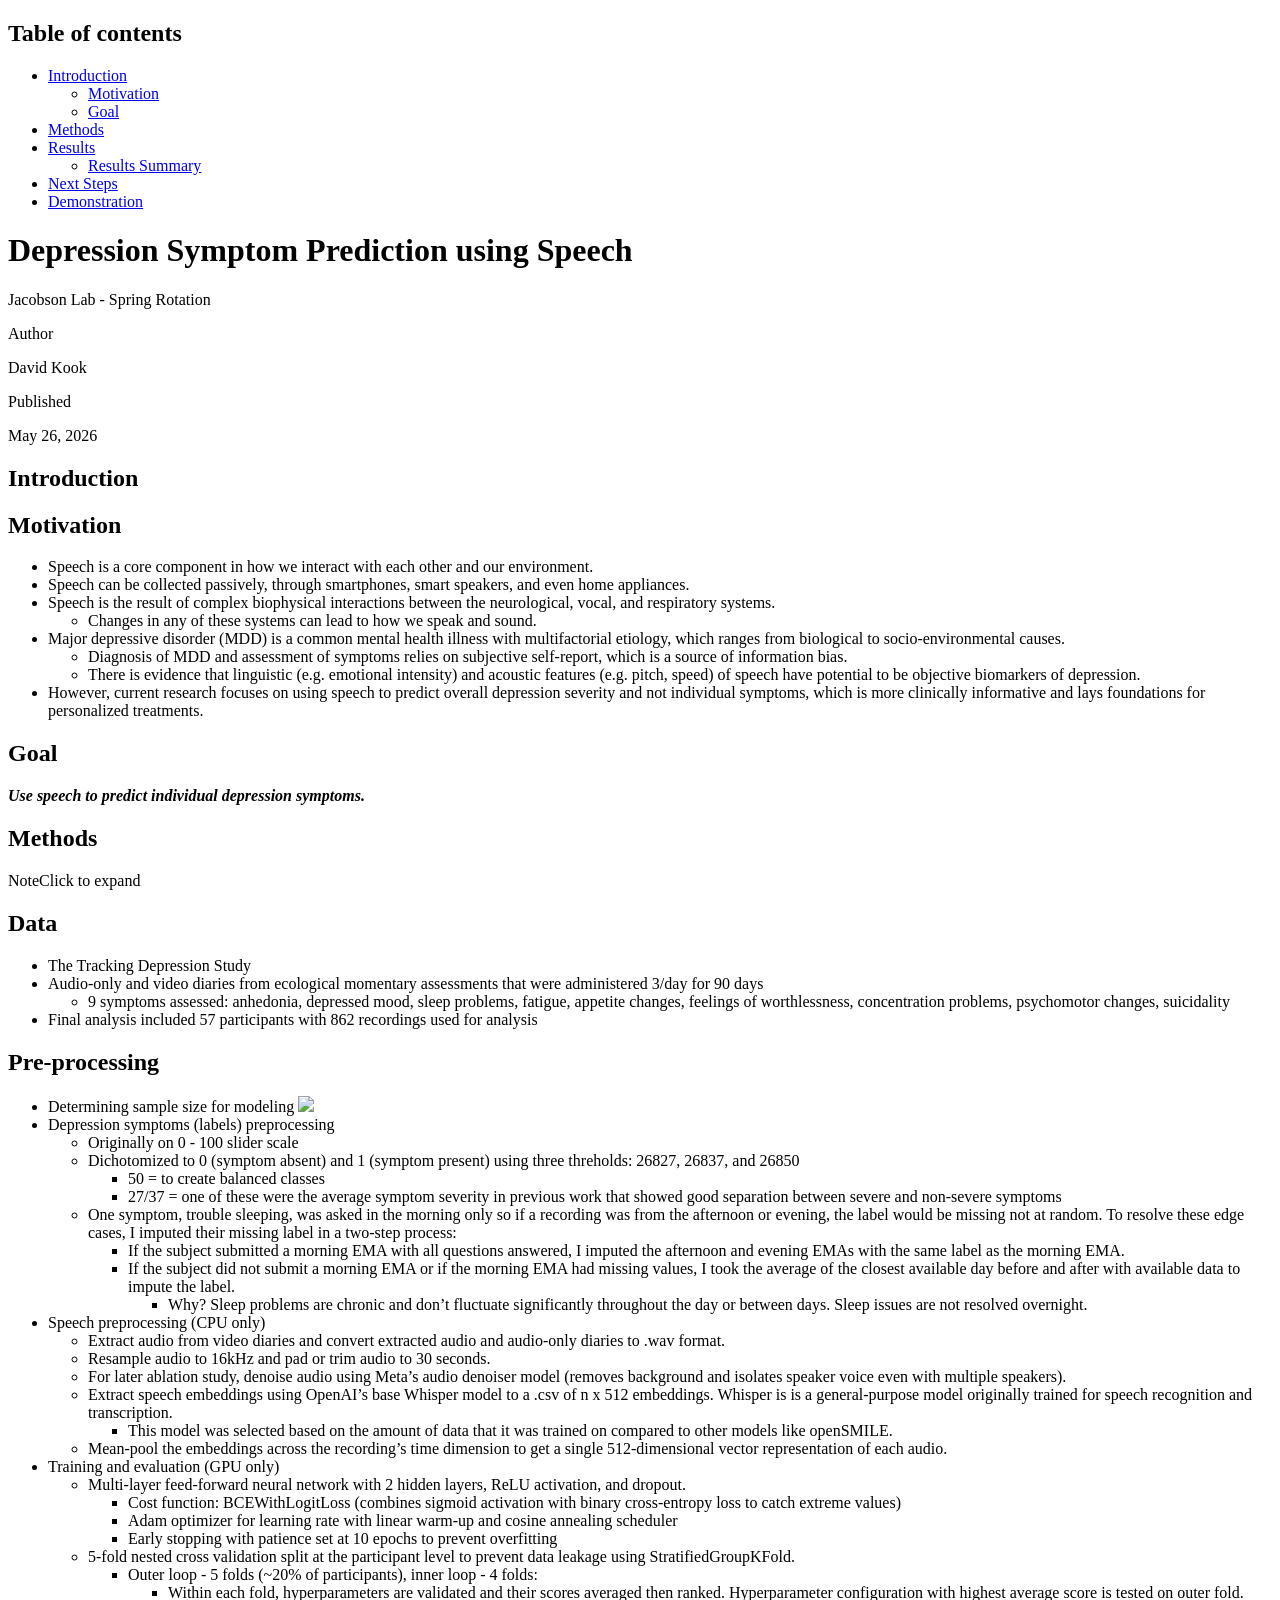
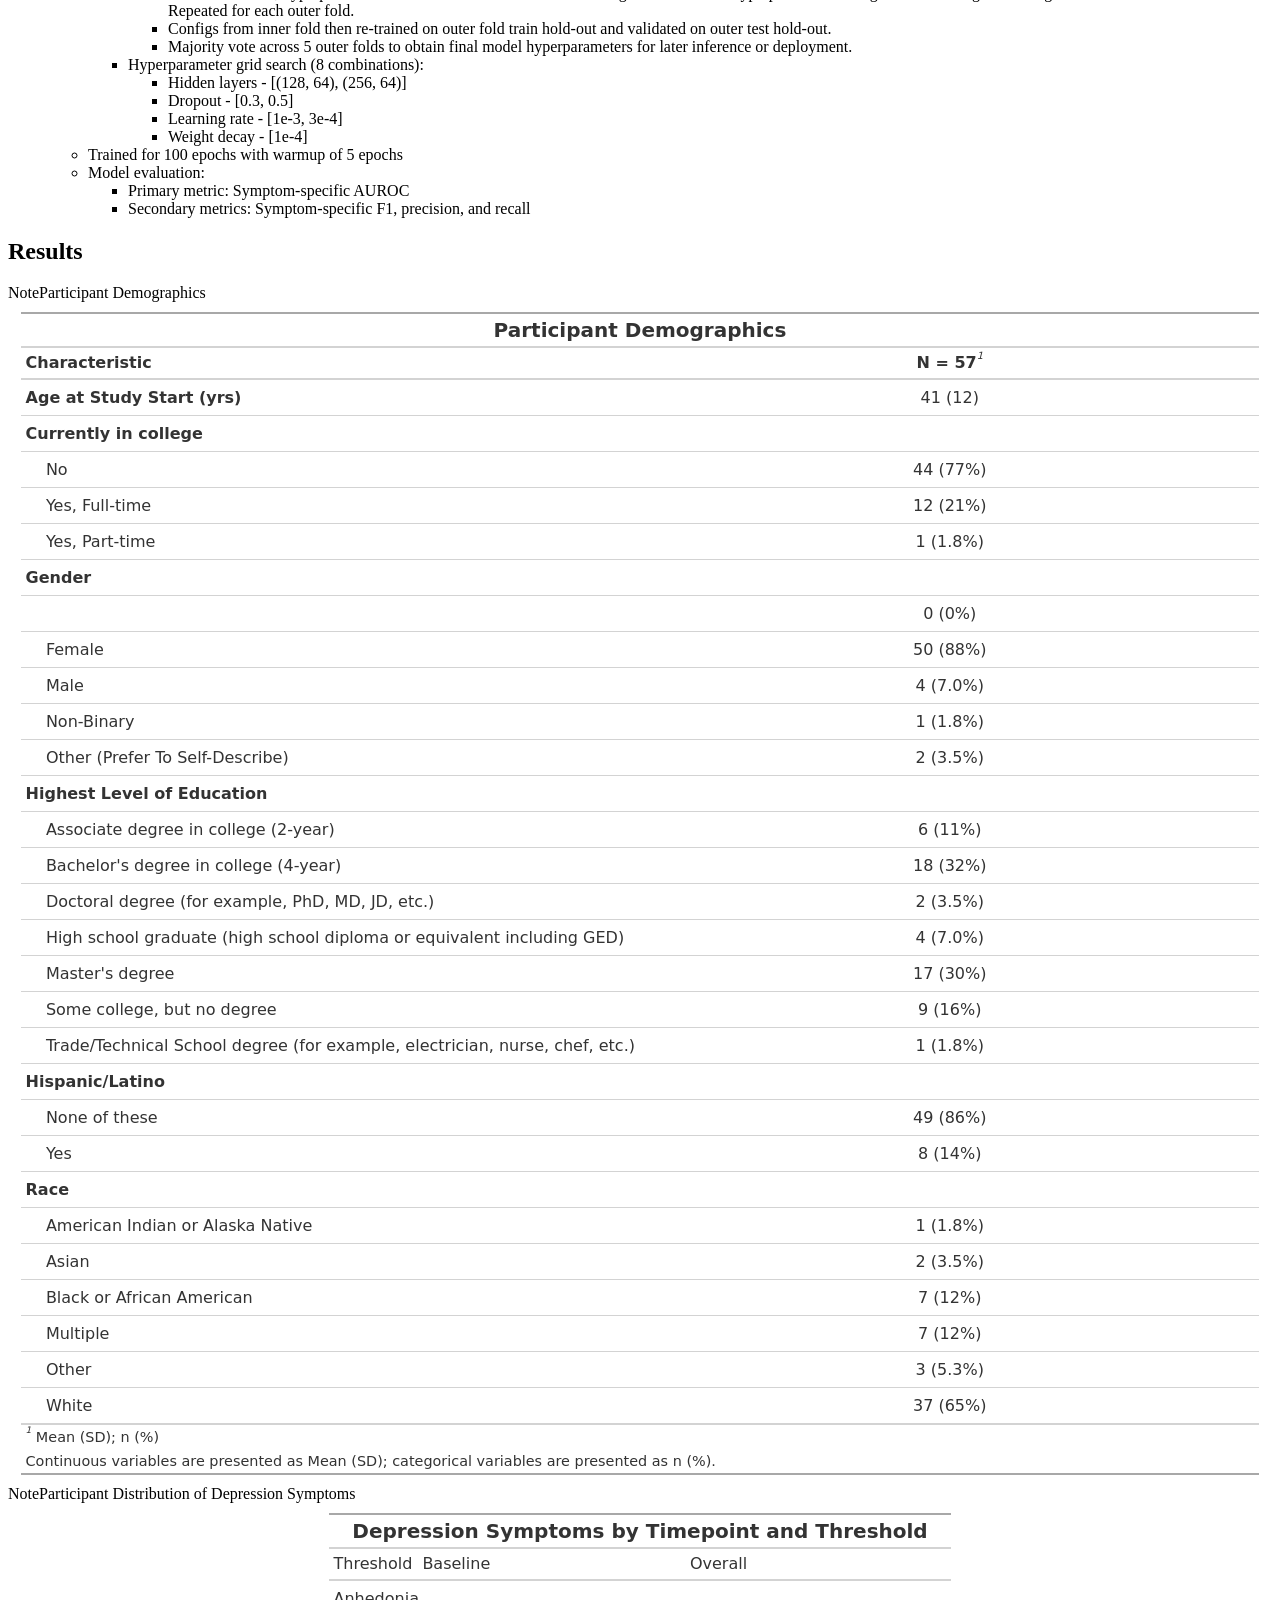
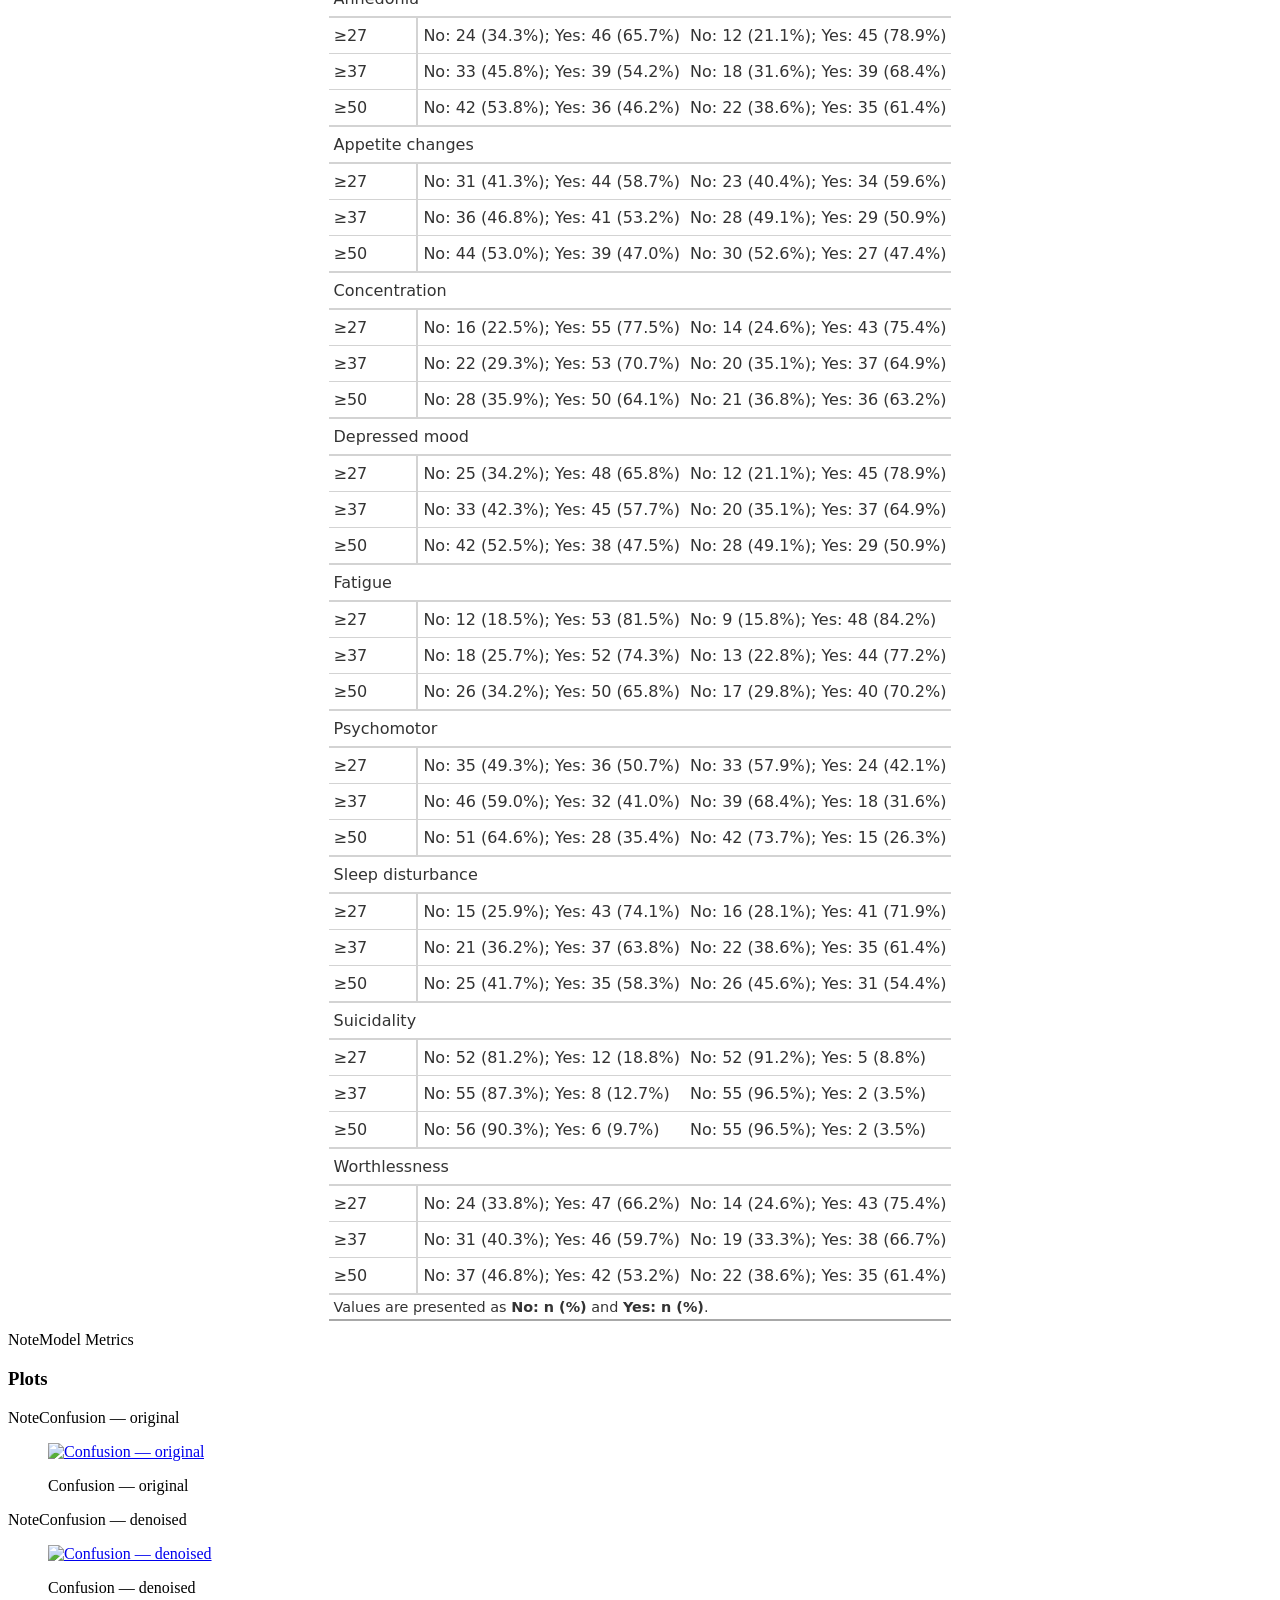
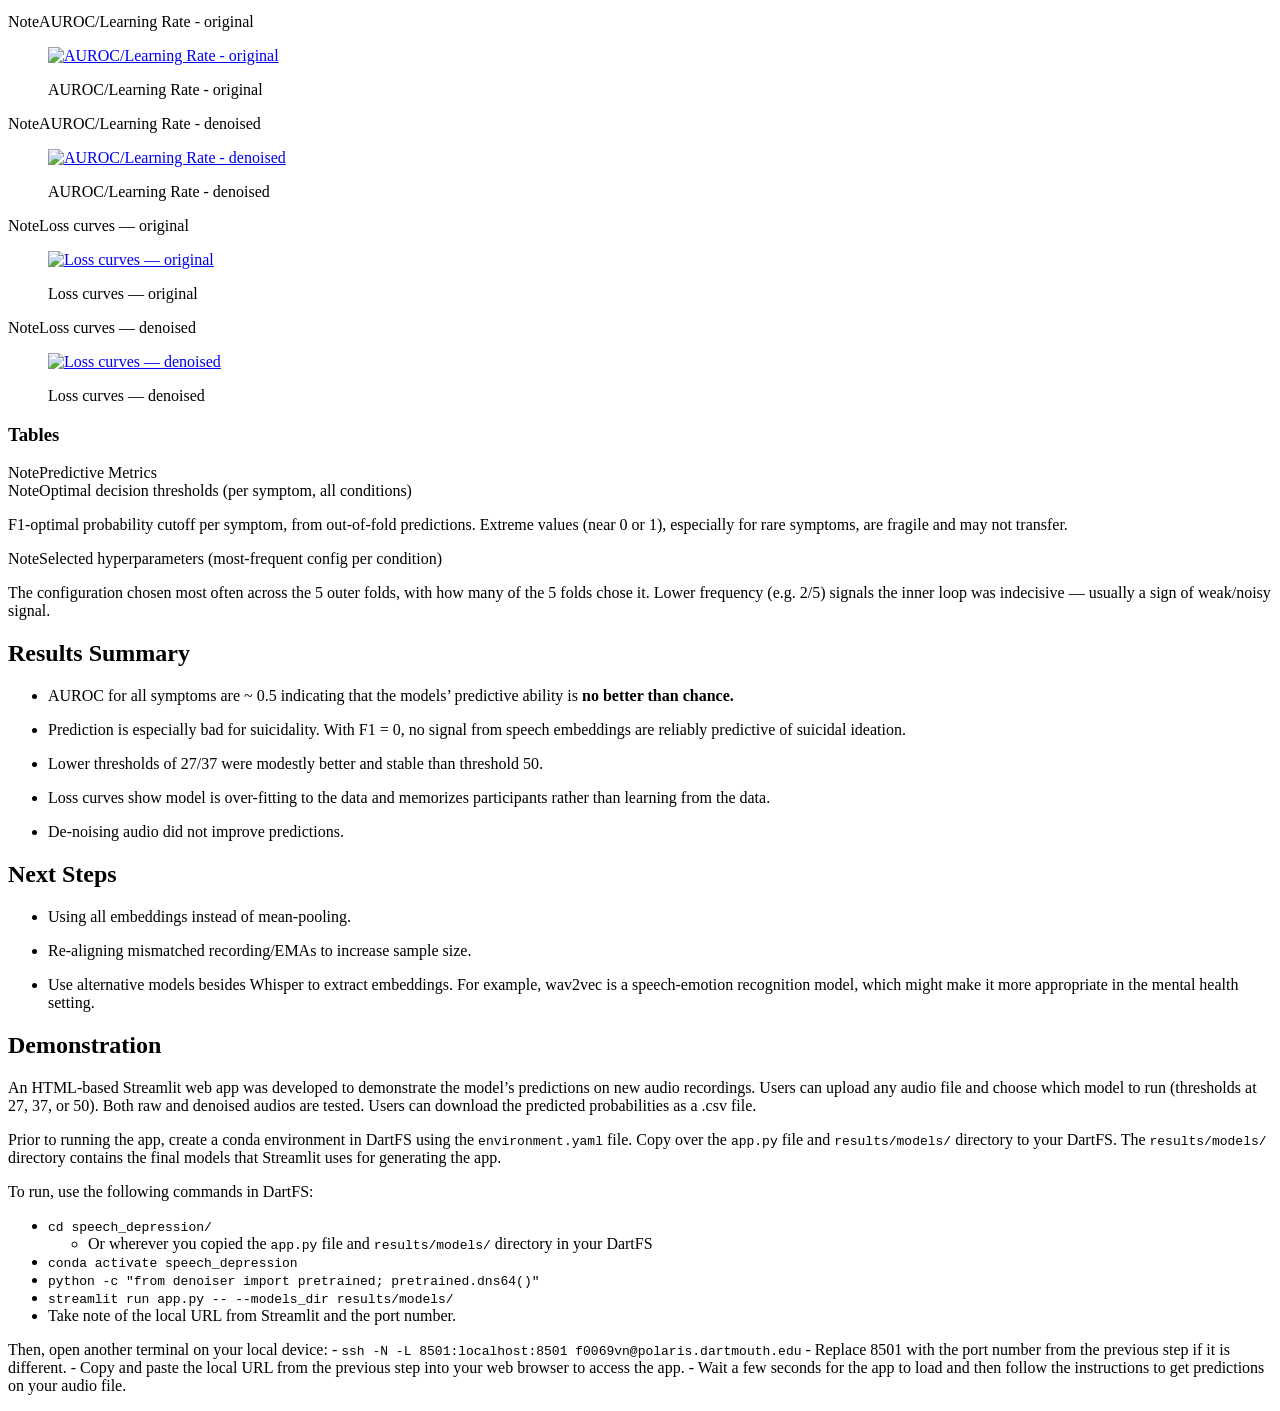
==== index.html @ 50662dbc "Rename final.html to index.html" ====
<!DOCTYPE html>
<html xmlns="http://www.w3.org/1999/xhtml" lang="en" xml:lang="en"><head>

<meta charset="utf-8">
<meta name="generator" content="quarto-1.9.31">

<meta name="viewport" content="width=device-width, initial-scale=1.0, user-scalable=yes">

<meta name="author" content="David Kook">
<meta name="dcterms.date" content="2026-05-26">

<title>Depression Symptom Prediction using Speech</title>
<style>
/* Default styles provided by pandoc.
** See https://pandoc.org/MANUAL.html#variables-for-html for config info.
*/
code{white-space: pre-wrap;}
span.smallcaps{font-variant: small-caps;}
div.columns{display: flex; gap: min(4vw, 1.5em);}
div.column{flex: auto; overflow-x: auto;}
div.hanging-indent{margin-left: 1.5em; text-indent: -1.5em;}
ul.task-list{list-style: none;}
ul.task-list li input[type="checkbox"] {
  width: 0.8em;
  margin: 0 0.8em 0.2em -1em; /* quarto-specific, see https://github.com/quarto-dev/quarto-cli/issues/4556 */ 
  vertical-align: middle;
}
</style>


<script src="final_files/libs/clipboard/clipboard.min.js"></script>
<script src="final_files/libs/quarto-html/quarto.js" type="module"></script>
<script src="final_files/libs/quarto-html/tabsets/tabsets.js" type="module"></script>
<script src="final_files/libs/quarto-html/popper.min.js"></script>
<script src="final_files/libs/quarto-html/tippy.umd.min.js"></script>
<script src="final_files/libs/quarto-html/anchor.min.js"></script>
<link href="final_files/libs/quarto-html/tippy.css" rel="stylesheet">
<link href="final_files/libs/quarto-html/quarto-syntax-highlighting-7c69b197886ae2a34062761d21e44731.css" rel="stylesheet" id="quarto-text-highlighting-styles">
<script src="final_files/libs/bootstrap/bootstrap.min.js"></script>
<link href="final_files/libs/bootstrap/bootstrap-icons.css" rel="stylesheet">
<link href="final_files/libs/bootstrap/bootstrap-138a6193a3bd40baf1e627da441a4734.min.css" rel="stylesheet" append-hash="true" id="quarto-bootstrap" data-mode="light">
<script src="final_files/libs/quarto-contrib/glightbox/glightbox.min.js"></script>
<link href="final_files/libs/quarto-contrib/glightbox/glightbox.min.css" rel="stylesheet">
<link href="final_files/libs/quarto-contrib/glightbox/lightbox.css" rel="stylesheet">
<script src="final_files/libs/core-js-2.5.3/shim.min.js"></script>
<script src="final_files/libs/react-18.2.0/react.min.js"></script>
<script src="final_files/libs/react-18.2.0/react-dom.min.js"></script>
<script src="final_files/libs/reactwidget-2.0.0/react-tools.js"></script>
<link href="final_files/libs/htmltools-fill-0.5.8.1/fill.css" rel="stylesheet">
<script src="final_files/libs/htmlwidgets-1.6.4/htmlwidgets.js"></script>
<link href="final_files/libs/reactable-0.4.4/reactable.css" rel="stylesheet">
<script src="final_files/libs/reactable-binding-0.4.4/reactable.js"></script>


<link rel="stylesheet" href="styles.css">
</head>

<body class="quarto-light">

<div id="quarto-content" class="page-columns page-rows-contents page-layout-full">
<div id="quarto-margin-sidebar" class="sidebar margin-sidebar">
  <nav id="TOC" role="doc-toc" class="toc-active">
    <h2 id="toc-title">Table of contents</h2>
   
  <ul>
  <li><a href="#introduction" id="toc-introduction" class="nav-link active" data-scroll-target="#introduction">Introduction</a>
  <ul class="collapse">
  <li><a href="#motivation" id="toc-motivation" class="nav-link" data-scroll-target="#motivation">Motivation</a></li>
  <li><a href="#goal" id="toc-goal" class="nav-link" data-scroll-target="#goal">Goal</a></li>
  </ul></li>
  <li><a href="#methods" id="toc-methods" class="nav-link" data-scroll-target="#methods">Methods</a></li>
  <li><a href="#results" id="toc-results" class="nav-link" data-scroll-target="#results">Results</a>
  <ul class="collapse">
  <li><a href="#results-summary" id="toc-results-summary" class="nav-link" data-scroll-target="#results-summary">Results Summary</a></li>
  </ul></li>
  <li><a href="#next-steps" id="toc-next-steps" class="nav-link" data-scroll-target="#next-steps">Next Steps</a></li>
  <li><a href="#demonstration" id="toc-demonstration" class="nav-link" data-scroll-target="#demonstration">Demonstration</a></li>
  </ul>
</nav>
</div>
<main class="content column-page-left" id="quarto-document-content">

<header id="title-block-header" class="quarto-title-block default">
<div class="quarto-title">
<h1 class="title">Depression Symptom Prediction using Speech</h1>
<p class="subtitle lead">Jacobson Lab - Spring Rotation</p>
</div>



<div class="quarto-title-meta column-page-left">

    <div>
    <div class="quarto-title-meta-heading">Author</div>
    <div class="quarto-title-meta-contents">
             <p>David Kook </p>
          </div>
  </div>
    
    <div>
    <div class="quarto-title-meta-heading">Published</div>
    <div class="quarto-title-meta-contents">
      <p class="date">May 26, 2026</p>
    </div>
  </div>
  
    
  </div>
  


</header>


<section id="introduction" class="level1">
<h1>Introduction</h1>
<section id="motivation" class="level2">
<h2 class="anchored" data-anchor-id="motivation">Motivation</h2>
<ul>
<li>Speech is a core component in how we interact with each other and our environment.</li>
<li>Speech can be collected passively, through smartphones, smart speakers, and even home appliances.</li>
<li>Speech is the result of complex biophysical interactions between the neurological, vocal, and respiratory systems.
<ul>
<li>Changes in any of these systems can lead to how we speak and sound.</li>
</ul></li>
<li>Major depressive disorder (MDD) is a common mental health illness with multifactorial etiology, which ranges from biological to socio-environmental causes.
<ul>
<li>Diagnosis of MDD and assessment of symptoms relies on subjective self-report, which is a source of information bias.</li>
<li>There is evidence that linguistic (e.g.&nbsp;emotional intensity) and acoustic features (e.g.&nbsp;pitch, speed) of speech have potential to be objective biomarkers of depression.</li>
</ul></li>
<li>However, current research focuses on using speech to predict overall depression severity and not individual symptoms, which is more clinically informative and lays foundations for personalized treatments.</li>
</ul>
</section>
<section id="goal" class="level2">
<h2 class="anchored" data-anchor-id="goal">Goal</h2>
<p><strong><em>Use speech to predict individual depression symptoms.</em></strong></p>
</section>
</section>
<section id="methods" class="level1">
<h1>Methods</h1>
<div class="callout callout-style-simple callout-note no-icon callout-titled" title="Click to expand">
<div class="callout-header d-flex align-content-center" data-bs-toggle="collapse" data-bs-target=".callout-1-contents" aria-controls="callout-1" aria-expanded="true" aria-label="Toggle callout">
<div class="callout-icon-container">
<i class="callout-icon no-icon"></i>
</div>
<div class="callout-title-container flex-fill">
<span class="screen-reader-only">Note</span>Click to expand
</div>
<div class="callout-btn-toggle d-inline-block border-0 py-1 ps-1 pe-0 float-end"><i class="callout-toggle"></i></div>
</div>
<div id="callout-1" class="callout-1-contents callout-collapse collapse show">
<div class="callout-body-container callout-body">
<section id="data" class="level2">
<h2 class="anchored" data-anchor-id="data">Data</h2>
<ul>
<li>The Tracking Depression Study</li>
<li>Audio-only and video diaries from ecological momentary assessments that were administered 3/day for 90 days
<ul>
<li>9 symptoms assessed: anhedonia, depressed mood, sleep problems, fatigue, appetite changes, feelings of worthlessness, concentration problems, psychomotor changes, suicidality</li>
</ul></li>
<li>Final analysis included 57 participants with 862 recordings used for analysis</li>
</ul>
</section>
<section id="pre-processing" class="level2">
<h2 class="anchored" data-anchor-id="pre-processing">Pre-processing</h2>
<ul>
<li>Determining sample size for modeling <img src="./flowchart.png" class="img-fluid quarto-figure quarto-figure-center" style="width:70.0%"></li>
<li><span class="highlight2">Depression symptoms (labels) preprocessing</span>
<ul>
<li>Originally on 0 - 100 slider scale</li>
<li>Dichotomized to 0 (symptom absent) and 1 (symptom present) using three threholds: 26827, 26837, and 26850
<ul>
<li>50 = to create balanced classes</li>
<li>27/37 = one of these were the average symptom severity in previous work that showed good separation between severe and non-severe symptoms</li>
</ul></li>
<li>One symptom, trouble sleeping, was asked in the morning only so if a recording was from the afternoon or evening, the label would be missing not at random. To resolve these edge cases, I imputed their missing label in a two-step process:
<ul>
<li>If the subject submitted a morning EMA with all questions answered, I imputed the afternoon and evening EMAs with the same label as the morning EMA.</li>
<li>If the subject did not submit a morning EMA or if the morning EMA had missing values, I took the average of the closest available day before and after with available data to impute the label.
<ul>
<li>Why? Sleep problems are chronic and don’t fluctuate significantly throughout the day or between days. Sleep issues are not resolved overnight.</li>
</ul></li>
</ul></li>
</ul></li>
<li><span class="highlight2">Speech preprocessing (CPU only)</span>
<ul>
<li>Extract audio from video diaries and convert extracted audio and audio-only diaries to .wav format.</li>
<li>Resample audio to 16kHz and pad or trim audio to 30 seconds.</li>
<li>For later ablation study, denoise audio using Meta’s audio denoiser model (removes background and isolates speaker voice even with multiple speakers).</li>
<li>Extract speech embeddings using OpenAI’s base Whisper model to a .csv of n x 512 embeddings. Whisper is is a general-purpose model originally trained for speech recognition and transcription.
<ul>
<li>This model was selected based on the amount of data that it was trained on compared to other models like openSMILE.</li>
</ul></li>
<li>Mean-pool the embeddings across the recording’s time dimension to get a single 512-dimensional vector representation of each audio.</li>
</ul></li>
<li><span class="highlight2">Training and evaluation (GPU only)</span>
<ul>
<li>Multi-layer feed-forward neural network with 2 hidden layers, ReLU activation, and dropout.
<ul>
<li>Cost function: BCEWithLogitLoss (combines sigmoid activation with binary cross-entropy loss to catch extreme values)</li>
<li>Adam optimizer for learning rate with linear warm-up and cosine annealing scheduler</li>
<li>Early stopping with patience set at 10 epochs to prevent overfitting</li>
</ul></li>
<li>5-fold nested cross validation split at the participant level to prevent data leakage using StratifiedGroupKFold.
<ul>
<li>Outer loop - 5 folds (~20% of participants), inner loop - 4 folds:
<ul>
<li>Within each fold, hyperparameters are validated and their scores averaged then ranked. Hyperparameter configuration with highest average score is tested on outer fold. Repeated for each outer fold.</li>
<li>Configs from inner fold then re-trained on outer fold train hold-out and validated on outer test hold-out.</li>
<li>Majority vote across 5 outer folds to obtain final model hyperparameters for later inference or deployment.</li>
</ul></li>
<li>Hyperparameter grid search (8 combinations):
<ul>
<li>Hidden layers - [(128, 64), (256, 64)]</li>
<li>Dropout - [0.3, 0.5]<br>
</li>
<li>Learning rate - [1e-3, 3e-4]<br>
</li>
<li>Weight decay - [1e-4]</li>
</ul></li>
</ul></li>
<li>Trained for 100 epochs with warmup of 5 epochs</li>
<li>Model evaluation:
<ul>
<li>Primary metric: Symptom-specific AUROC</li>
<li>Secondary metrics: Symptom-specific F1, precision, and recall</li>
</ul></li>
</ul></li>
</ul>
</section>
</div>
</div>
</div>
</section>
<section id="results" class="level1">
<h1>Results</h1>
<div class="callout callout-style-simple callout-note no-icon">
<div class="callout-body d-flex">
<div class="callout-icon-container">
<i class="callout-icon no-icon"></i>
</div>
<div class="callout-body-container">
<div class="callout callout-style-simple callout-note no-icon callout-titled">
<div class="callout-header d-flex align-content-center collapsed" data-bs-toggle="collapse" data-bs-target=".callout-2-contents" aria-controls="callout-2" aria-expanded="false" aria-label="Toggle callout">
<div class="callout-icon-container">
<i class="callout-icon no-icon"></i>
</div>
<div class="callout-title-container flex-fill">
<span class="screen-reader-only">Note</span>Participant Demographics
</div>
<div class="callout-btn-toggle d-inline-block border-0 py-1 ps-1 pe-0 float-end"><i class="callout-toggle"></i></div>
</div>
<div id="callout-2" class="callout-2-contents callout-collapse collapse">
<div class="callout-body-container callout-body">
<div class="cell">
<div class="cell-output-display">
<div id="lssdmozgcw" style="padding-left:0px;padding-right:0px;padding-top:10px;padding-bottom:10px;overflow-x:auto;overflow-y:auto;width:auto;height:auto;">
<style>#lssdmozgcw table {
  font-family: system-ui, 'Segoe UI', Roboto, Helvetica, Arial, sans-serif, 'Apple Color Emoji', 'Segoe UI Emoji', 'Segoe UI Symbol', 'Noto Color Emoji';
  -webkit-font-smoothing: antialiased;
  -moz-osx-font-smoothing: grayscale;
}

#lssdmozgcw thead, #lssdmozgcw tbody, #lssdmozgcw tfoot, #lssdmozgcw tr, #lssdmozgcw td, #lssdmozgcw th {
  border-style: none;
}

#lssdmozgcw p {
  margin: 0;
  padding: 0;
}

#lssdmozgcw .gt_table {
  display: table;
  border-collapse: collapse;
  line-height: normal;
  margin-left: auto;
  margin-right: auto;
  color: #333333;
  font-size: 16px;
  font-weight: normal;
  font-style: normal;
  background-color: #FFFFFF;
  width: auto;
  border-top-style: solid;
  border-top-width: 2px;
  border-top-color: #A8A8A8;
  border-right-style: none;
  border-right-width: 2px;
  border-right-color: #D3D3D3;
  border-bottom-style: solid;
  border-bottom-width: 2px;
  border-bottom-color: #A8A8A8;
  border-left-style: none;
  border-left-width: 2px;
  border-left-color: #D3D3D3;
}

#lssdmozgcw .gt_caption {
  padding-top: 4px;
  padding-bottom: 4px;
}

#lssdmozgcw .gt_title {
  color: #333333;
  font-size: 125%;
  font-weight: initial;
  padding-top: 4px;
  padding-bottom: 4px;
  padding-left: 5px;
  padding-right: 5px;
  border-bottom-color: #FFFFFF;
  border-bottom-width: 0;
}

#lssdmozgcw .gt_subtitle {
  color: #333333;
  font-size: 85%;
  font-weight: initial;
  padding-top: 3px;
  padding-bottom: 5px;
  padding-left: 5px;
  padding-right: 5px;
  border-top-color: #FFFFFF;
  border-top-width: 0;
}

#lssdmozgcw .gt_heading {
  background-color: #FFFFFF;
  text-align: center;
  border-bottom-color: #FFFFFF;
  border-left-style: none;
  border-left-width: 1px;
  border-left-color: #D3D3D3;
  border-right-style: none;
  border-right-width: 1px;
  border-right-color: #D3D3D3;
}

#lssdmozgcw .gt_bottom_border {
  border-bottom-style: solid;
  border-bottom-width: 2px;
  border-bottom-color: #D3D3D3;
}

#lssdmozgcw .gt_col_headings {
  border-top-style: solid;
  border-top-width: 2px;
  border-top-color: #D3D3D3;
  border-bottom-style: solid;
  border-bottom-width: 2px;
  border-bottom-color: #D3D3D3;
  border-left-style: none;
  border-left-width: 1px;
  border-left-color: #D3D3D3;
  border-right-style: none;
  border-right-width: 1px;
  border-right-color: #D3D3D3;
}

#lssdmozgcw .gt_col_heading {
  color: #333333;
  background-color: #FFFFFF;
  font-size: 100%;
  font-weight: normal;
  text-transform: inherit;
  border-left-style: none;
  border-left-width: 1px;
  border-left-color: #D3D3D3;
  border-right-style: none;
  border-right-width: 1px;
  border-right-color: #D3D3D3;
  vertical-align: bottom;
  padding-top: 5px;
  padding-bottom: 6px;
  padding-left: 5px;
  padding-right: 5px;
  overflow-x: hidden;
}

#lssdmozgcw .gt_column_spanner_outer {
  color: #333333;
  background-color: #FFFFFF;
  font-size: 100%;
  font-weight: normal;
  text-transform: inherit;
  padding-top: 0;
  padding-bottom: 0;
  padding-left: 4px;
  padding-right: 4px;
}

#lssdmozgcw .gt_column_spanner_outer:first-child {
  padding-left: 0;
}

#lssdmozgcw .gt_column_spanner_outer:last-child {
  padding-right: 0;
}

#lssdmozgcw .gt_column_spanner {
  border-bottom-style: solid;
  border-bottom-width: 2px;
  border-bottom-color: #D3D3D3;
  vertical-align: bottom;
  padding-top: 5px;
  padding-bottom: 5px;
  overflow-x: hidden;
  display: inline-block;
  width: 100%;
}

#lssdmozgcw .gt_spanner_row {
  border-bottom-style: hidden;
}

#lssdmozgcw .gt_group_heading {
  padding-top: 8px;
  padding-bottom: 8px;
  padding-left: 5px;
  padding-right: 5px;
  color: #333333;
  background-color: #FFFFFF;
  font-size: 100%;
  font-weight: initial;
  text-transform: inherit;
  border-top-style: solid;
  border-top-width: 2px;
  border-top-color: #D3D3D3;
  border-bottom-style: solid;
  border-bottom-width: 2px;
  border-bottom-color: #D3D3D3;
  border-left-style: none;
  border-left-width: 1px;
  border-left-color: #D3D3D3;
  border-right-style: none;
  border-right-width: 1px;
  border-right-color: #D3D3D3;
  vertical-align: middle;
  text-align: left;
}

#lssdmozgcw .gt_empty_group_heading {
  padding: 0.5px;
  color: #333333;
  background-color: #FFFFFF;
  font-size: 100%;
  font-weight: initial;
  border-top-style: solid;
  border-top-width: 2px;
  border-top-color: #D3D3D3;
  border-bottom-style: solid;
  border-bottom-width: 2px;
  border-bottom-color: #D3D3D3;
  vertical-align: middle;
}

#lssdmozgcw .gt_from_md > :first-child {
  margin-top: 0;
}

#lssdmozgcw .gt_from_md > :last-child {
  margin-bottom: 0;
}

#lssdmozgcw .gt_row {
  padding-top: 8px;
  padding-bottom: 8px;
  padding-left: 5px;
  padding-right: 5px;
  margin: 10px;
  border-top-style: solid;
  border-top-width: 1px;
  border-top-color: #D3D3D3;
  border-left-style: none;
  border-left-width: 1px;
  border-left-color: #D3D3D3;
  border-right-style: none;
  border-right-width: 1px;
  border-right-color: #D3D3D3;
  vertical-align: middle;
  overflow-x: hidden;
}

#lssdmozgcw .gt_stub {
  color: #333333;
  background-color: #FFFFFF;
  font-size: 100%;
  font-weight: initial;
  text-transform: inherit;
  border-right-style: solid;
  border-right-width: 2px;
  border-right-color: #D3D3D3;
  padding-left: 5px;
  padding-right: 5px;
}

#lssdmozgcw .gt_stub_row_group {
  color: #333333;
  background-color: #FFFFFF;
  font-size: 100%;
  font-weight: initial;
  text-transform: inherit;
  border-right-style: solid;
  border-right-width: 2px;
  border-right-color: #D3D3D3;
  padding-left: 5px;
  padding-right: 5px;
  vertical-align: top;
}

#lssdmozgcw .gt_row_group_first td {
  border-top-width: 2px;
}

#lssdmozgcw .gt_row_group_first th {
  border-top-width: 2px;
}

#lssdmozgcw .gt_summary_row {
  color: #333333;
  background-color: #FFFFFF;
  text-transform: inherit;
  padding-top: 8px;
  padding-bottom: 8px;
  padding-left: 5px;
  padding-right: 5px;
}

#lssdmozgcw .gt_first_summary_row {
  border-top-style: solid;
  border-top-color: #D3D3D3;
}

#lssdmozgcw .gt_first_summary_row.thick {
  border-top-width: 2px;
}

#lssdmozgcw .gt_last_summary_row {
  padding-top: 8px;
  padding-bottom: 8px;
  padding-left: 5px;
  padding-right: 5px;
  border-bottom-style: solid;
  border-bottom-width: 2px;
  border-bottom-color: #D3D3D3;
}

#lssdmozgcw .gt_grand_summary_row {
  color: #333333;
  background-color: #FFFFFF;
  text-transform: inherit;
  padding-top: 8px;
  padding-bottom: 8px;
  padding-left: 5px;
  padding-right: 5px;
}

#lssdmozgcw .gt_first_grand_summary_row {
  padding-top: 8px;
  padding-bottom: 8px;
  padding-left: 5px;
  padding-right: 5px;
  border-top-style: double;
  border-top-width: 6px;
  border-top-color: #D3D3D3;
}

#lssdmozgcw .gt_last_grand_summary_row_top {
  padding-top: 8px;
  padding-bottom: 8px;
  padding-left: 5px;
  padding-right: 5px;
  border-bottom-style: double;
  border-bottom-width: 6px;
  border-bottom-color: #D3D3D3;
}

#lssdmozgcw .gt_striped {
  background-color: rgba(128, 128, 128, 0.05);
}

#lssdmozgcw .gt_table_body {
  border-top-style: solid;
  border-top-width: 2px;
  border-top-color: #D3D3D3;
  border-bottom-style: solid;
  border-bottom-width: 2px;
  border-bottom-color: #D3D3D3;
}

#lssdmozgcw .gt_footnotes {
  color: #333333;
  background-color: #FFFFFF;
  border-bottom-style: none;
  border-bottom-width: 2px;
  border-bottom-color: #D3D3D3;
  border-left-style: none;
  border-left-width: 2px;
  border-left-color: #D3D3D3;
  border-right-style: none;
  border-right-width: 2px;
  border-right-color: #D3D3D3;
}

#lssdmozgcw .gt_footnote {
  margin: 0px;
  font-size: 90%;
  padding-top: 4px;
  padding-bottom: 4px;
  padding-left: 5px;
  padding-right: 5px;
}

#lssdmozgcw .gt_sourcenotes {
  color: #333333;
  background-color: #FFFFFF;
  border-bottom-style: none;
  border-bottom-width: 2px;
  border-bottom-color: #D3D3D3;
  border-left-style: none;
  border-left-width: 2px;
  border-left-color: #D3D3D3;
  border-right-style: none;
  border-right-width: 2px;
  border-right-color: #D3D3D3;
}

#lssdmozgcw .gt_sourcenote {
  font-size: 90%;
  padding-top: 4px;
  padding-bottom: 4px;
  padding-left: 5px;
  padding-right: 5px;
}

#lssdmozgcw .gt_left {
  text-align: left;
}

#lssdmozgcw .gt_center {
  text-align: center;
}

#lssdmozgcw .gt_right {
  text-align: right;
  font-variant-numeric: tabular-nums;
}

#lssdmozgcw .gt_font_normal {
  font-weight: normal;
}

#lssdmozgcw .gt_font_bold {
  font-weight: bold;
}

#lssdmozgcw .gt_font_italic {
  font-style: italic;
}

#lssdmozgcw .gt_super {
  font-size: 65%;
}

#lssdmozgcw .gt_footnote_marks {
  font-size: 75%;
  vertical-align: 0.4em;
  position: initial;
}

#lssdmozgcw .gt_asterisk {
  font-size: 100%;
  vertical-align: 0;
}

#lssdmozgcw .gt_indent_1 {
  text-indent: 5px;
}

#lssdmozgcw .gt_indent_2 {
  text-indent: 10px;
}

#lssdmozgcw .gt_indent_3 {
  text-indent: 15px;
}

#lssdmozgcw .gt_indent_4 {
  text-indent: 20px;
}

#lssdmozgcw .gt_indent_5 {
  text-indent: 25px;
}

#lssdmozgcw .katex-display {
  display: inline-flex !important;
  margin-bottom: 0.75em !important;
}

#lssdmozgcw div.Reactable > div.rt-table > div.rt-thead > div.rt-tr.rt-tr-group-header > div.rt-th-group:after {
  height: 0px !important;
}
</style>

<table class="gt_table caption-top table table-sm table-striped small" data-quarto-bootstrap="false">
<colgroup>
<col style="width: 50%">
<col style="width: 50%">
</colgroup>
<thead>
<tr class="gt_heading header">
<td colspan="2" class="gt_heading gt_title gt_font_normal gt_bottom_border"><strong>Participant Demographics</strong></td>
</tr>
<tr class="gt_col_headings even">
<th id="label" class="gt_col_heading gt_columns_bottom_border gt_left" data-quarto-table-cell-role="th" scope="col"><strong>Characteristic</strong></th>
<th id="stat_0" class="gt_col_heading gt_columns_bottom_border gt_center" data-quarto-table-cell-role="th" scope="col"><strong>N = 57</strong><span class="gt_footnote_marks" style="white-space:nowrap;font-style:italic;font-weight:normal;line-height:0;"><sup>1</sup></span></th>
</tr>
</thead>
<tbody class="gt_table_body">
<tr class="odd">
<td class="gt_row gt_left" headers="label" style="font-weight: bold">Age at Study Start (yrs)</td>
<td class="gt_row gt_center" headers="stat_0">41 (12)</td>
</tr>
<tr class="even">
<td class="gt_row gt_left" headers="label" style="font-weight: bold">Currently in college</td>
<td class="gt_row gt_center" headers="stat_0"><br>
</td>
</tr>
<tr class="odd">
<td class="gt_row gt_left" headers="label">&nbsp;&nbsp;&nbsp;&nbsp;No</td>
<td class="gt_row gt_center" headers="stat_0">44 (77%)</td>
</tr>
<tr class="even">
<td class="gt_row gt_left" headers="label">&nbsp;&nbsp;&nbsp;&nbsp;Yes, Full-time</td>
<td class="gt_row gt_center" headers="stat_0">12 (21%)</td>
</tr>
<tr class="odd">
<td class="gt_row gt_left" headers="label">&nbsp;&nbsp;&nbsp;&nbsp;Yes, Part-time</td>
<td class="gt_row gt_center" headers="stat_0">1 (1.8%)</td>
</tr>
<tr class="even">
<td class="gt_row gt_left" headers="label" style="font-weight: bold">Gender</td>
<td class="gt_row gt_center" headers="stat_0"><br>
</td>
</tr>
<tr class="odd">
<td class="gt_row gt_left" headers="label">&nbsp;&nbsp;&nbsp;&nbsp;</td>
<td class="gt_row gt_center" headers="stat_0">0 (0%)</td>
</tr>
<tr class="even">
<td class="gt_row gt_left" headers="label">&nbsp;&nbsp;&nbsp;&nbsp;Female</td>
<td class="gt_row gt_center" headers="stat_0">50 (88%)</td>
</tr>
<tr class="odd">
<td class="gt_row gt_left" headers="label">&nbsp;&nbsp;&nbsp;&nbsp;Male</td>
<td class="gt_row gt_center" headers="stat_0">4 (7.0%)</td>
</tr>
<tr class="even">
<td class="gt_row gt_left" headers="label">&nbsp;&nbsp;&nbsp;&nbsp;Non-Binary</td>
<td class="gt_row gt_center" headers="stat_0">1 (1.8%)</td>
</tr>
<tr class="odd">
<td class="gt_row gt_left" headers="label">&nbsp;&nbsp;&nbsp;&nbsp;Other (Prefer To Self-Describe)</td>
<td class="gt_row gt_center" headers="stat_0">2 (3.5%)</td>
</tr>
<tr class="even">
<td class="gt_row gt_left" headers="label" style="font-weight: bold">Highest Level of Education</td>
<td class="gt_row gt_center" headers="stat_0"><br>
</td>
</tr>
<tr class="odd">
<td class="gt_row gt_left" headers="label">&nbsp;&nbsp;&nbsp;&nbsp;Associate degree in college (2-year)</td>
<td class="gt_row gt_center" headers="stat_0">6 (11%)</td>
</tr>
<tr class="even">
<td class="gt_row gt_left" headers="label">&nbsp;&nbsp;&nbsp;&nbsp;Bachelor's degree in college (4-year)</td>
<td class="gt_row gt_center" headers="stat_0">18 (32%)</td>
</tr>
<tr class="odd">
<td class="gt_row gt_left" headers="label">&nbsp;&nbsp;&nbsp;&nbsp;Doctoral degree (for example, PhD, MD, JD, etc.)</td>
<td class="gt_row gt_center" headers="stat_0">2 (3.5%)</td>
</tr>
<tr class="even">
<td class="gt_row gt_left" headers="label">&nbsp;&nbsp;&nbsp;&nbsp;High school graduate (high school diploma or equivalent including GED)</td>
<td class="gt_row gt_center" headers="stat_0">4 (7.0%)</td>
</tr>
<tr class="odd">
<td class="gt_row gt_left" headers="label">&nbsp;&nbsp;&nbsp;&nbsp;Master's degree</td>
<td class="gt_row gt_center" headers="stat_0">17 (30%)</td>
</tr>
<tr class="even">
<td class="gt_row gt_left" headers="label">&nbsp;&nbsp;&nbsp;&nbsp;Some college, but no degree</td>
<td class="gt_row gt_center" headers="stat_0">9 (16%)</td>
</tr>
<tr class="odd">
<td class="gt_row gt_left" headers="label">&nbsp;&nbsp;&nbsp;&nbsp;Trade/Technical School degree (for example, electrician, nurse, chef, etc.)</td>
<td class="gt_row gt_center" headers="stat_0">1 (1.8%)</td>
</tr>
<tr class="even">
<td class="gt_row gt_left" headers="label" style="font-weight: bold">Hispanic/Latino</td>
<td class="gt_row gt_center" headers="stat_0"><br>
</td>
</tr>
<tr class="odd">
<td class="gt_row gt_left" headers="label">&nbsp;&nbsp;&nbsp;&nbsp;None of these</td>
<td class="gt_row gt_center" headers="stat_0">49 (86%)</td>
</tr>
<tr class="even">
<td class="gt_row gt_left" headers="label">&nbsp;&nbsp;&nbsp;&nbsp;Yes</td>
<td class="gt_row gt_center" headers="stat_0">8 (14%)</td>
</tr>
<tr class="odd">
<td class="gt_row gt_left" headers="label" style="font-weight: bold">Race</td>
<td class="gt_row gt_center" headers="stat_0"><br>
</td>
</tr>
<tr class="even">
<td class="gt_row gt_left" headers="label">&nbsp;&nbsp;&nbsp;&nbsp;American Indian or Alaska Native</td>
<td class="gt_row gt_center" headers="stat_0">1 (1.8%)</td>
</tr>
<tr class="odd">
<td class="gt_row gt_left" headers="label">&nbsp;&nbsp;&nbsp;&nbsp;Asian</td>
<td class="gt_row gt_center" headers="stat_0">2 (3.5%)</td>
</tr>
<tr class="even">
<td class="gt_row gt_left" headers="label">&nbsp;&nbsp;&nbsp;&nbsp;Black or African American</td>
<td class="gt_row gt_center" headers="stat_0">7 (12%)</td>
</tr>
<tr class="odd">
<td class="gt_row gt_left" headers="label">&nbsp;&nbsp;&nbsp;&nbsp;Multiple</td>
<td class="gt_row gt_center" headers="stat_0">7 (12%)</td>
</tr>
<tr class="even">
<td class="gt_row gt_left" headers="label">&nbsp;&nbsp;&nbsp;&nbsp;Other</td>
<td class="gt_row gt_center" headers="stat_0">3 (5.3%)</td>
</tr>
<tr class="odd">
<td class="gt_row gt_left" headers="label">&nbsp;&nbsp;&nbsp;&nbsp;White</td>
<td class="gt_row gt_center" headers="stat_0">37 (65%)</td>
</tr>
</tbody><tfoot>
<tr class="gt_footnotes odd">
<td colspan="2" class="gt_footnote"><span class="gt_footnote_marks" style="white-space:nowrap;font-style:italic;font-weight:normal;line-height:0;"><sup>1</sup></span> Mean (SD); n (%)</td>
</tr>
<tr class="gt_sourcenotes even">
<td colspan="2" class="gt_sourcenote">Continuous variables are presented as Mean (SD); categorical variables are presented as n (%).</td>
</tr>
</tfoot>

</table>

</div>
</div>
</div>
</div>
</div>
</div>
<div class="callout callout-style-simple callout-note no-icon callout-titled">
<div class="callout-header d-flex align-content-center collapsed" data-bs-toggle="collapse" data-bs-target=".callout-3-contents" aria-controls="callout-3" aria-expanded="false" aria-label="Toggle callout">
<div class="callout-icon-container">
<i class="callout-icon no-icon"></i>
</div>
<div class="callout-title-container flex-fill">
<span class="screen-reader-only">Note</span>Participant Distribution of Depression Symptoms
</div>
<div class="callout-btn-toggle d-inline-block border-0 py-1 ps-1 pe-0 float-end"><i class="callout-toggle"></i></div>
</div>
<div id="callout-3" class="callout-3-contents callout-collapse collapse">
<div class="callout-body-container callout-body">
<div class="cell">
<div class="cell-output-display">
<div id="yyaizdswoa" style="padding-left:0px;padding-right:0px;padding-top:10px;padding-bottom:10px;overflow-x:auto;overflow-y:auto;width:auto;height:auto;">
<style>#yyaizdswoa table {
  font-family: system-ui, 'Segoe UI', Roboto, Helvetica, Arial, sans-serif, 'Apple Color Emoji', 'Segoe UI Emoji', 'Segoe UI Symbol', 'Noto Color Emoji';
  -webkit-font-smoothing: antialiased;
  -moz-osx-font-smoothing: grayscale;
}

#yyaizdswoa thead, #yyaizdswoa tbody, #yyaizdswoa tfoot, #yyaizdswoa tr, #yyaizdswoa td, #yyaizdswoa th {
  border-style: none;
}

#yyaizdswoa p {
  margin: 0;
  padding: 0;
}

#yyaizdswoa .gt_table {
  display: table;
  border-collapse: collapse;
  line-height: normal;
  margin-left: auto;
  margin-right: auto;
  color: #333333;
  font-size: 16px;
  font-weight: normal;
  font-style: normal;
  background-color: #FFFFFF;
  width: auto;
  border-top-style: solid;
  border-top-width: 2px;
  border-top-color: #A8A8A8;
  border-right-style: none;
  border-right-width: 2px;
  border-right-color: #D3D3D3;
  border-bottom-style: solid;
  border-bottom-width: 2px;
  border-bottom-color: #A8A8A8;
  border-left-style: none;
  border-left-width: 2px;
  border-left-color: #D3D3D3;
}

#yyaizdswoa .gt_caption {
  padding-top: 4px;
  padding-bottom: 4px;
}

#yyaizdswoa .gt_title {
  color: #333333;
  font-size: 125%;
  font-weight: initial;
  padding-top: 4px;
  padding-bottom: 4px;
  padding-left: 5px;
  padding-right: 5px;
  border-bottom-color: #FFFFFF;
  border-bottom-width: 0;
}

#yyaizdswoa .gt_subtitle {
  color: #333333;
  font-size: 85%;
  font-weight: initial;
  padding-top: 3px;
  padding-bottom: 5px;
  padding-left: 5px;
  padding-right: 5px;
  border-top-color: #FFFFFF;
  border-top-width: 0;
}

#yyaizdswoa .gt_heading {
  background-color: #FFFFFF;
  text-align: center;
  border-bottom-color: #FFFFFF;
  border-left-style: none;
  border-left-width: 1px;
  border-left-color: #D3D3D3;
  border-right-style: none;
  border-right-width: 1px;
  border-right-color: #D3D3D3;
}

#yyaizdswoa .gt_bottom_border {
  border-bottom-style: solid;
  border-bottom-width: 2px;
  border-bottom-color: #D3D3D3;
}

#yyaizdswoa .gt_col_headings {
  border-top-style: solid;
  border-top-width: 2px;
  border-top-color: #D3D3D3;
  border-bottom-style: solid;
  border-bottom-width: 2px;
  border-bottom-color: #D3D3D3;
  border-left-style: none;
  border-left-width: 1px;
  border-left-color: #D3D3D3;
  border-right-style: none;
  border-right-width: 1px;
  border-right-color: #D3D3D3;
}

#yyaizdswoa .gt_col_heading {
  color: #333333;
  background-color: #FFFFFF;
  font-size: 100%;
  font-weight: normal;
  text-transform: inherit;
  border-left-style: none;
  border-left-width: 1px;
  border-left-color: #D3D3D3;
  border-right-style: none;
  border-right-width: 1px;
  border-right-color: #D3D3D3;
  vertical-align: bottom;
  padding-top: 5px;
  padding-bottom: 6px;
  padding-left: 5px;
  padding-right: 5px;
  overflow-x: hidden;
}

#yyaizdswoa .gt_column_spanner_outer {
  color: #333333;
  background-color: #FFFFFF;
  font-size: 100%;
  font-weight: normal;
  text-transform: inherit;
  padding-top: 0;
  padding-bottom: 0;
  padding-left: 4px;
  padding-right: 4px;
}

#yyaizdswoa .gt_column_spanner_outer:first-child {
  padding-left: 0;
}

#yyaizdswoa .gt_column_spanner_outer:last-child {
  padding-right: 0;
}

#yyaizdswoa .gt_column_spanner {
  border-bottom-style: solid;
  border-bottom-width: 2px;
  border-bottom-color: #D3D3D3;
  vertical-align: bottom;
  padding-top: 5px;
  padding-bottom: 5px;
  overflow-x: hidden;
  display: inline-block;
  width: 100%;
}

#yyaizdswoa .gt_spanner_row {
  border-bottom-style: hidden;
}

#yyaizdswoa .gt_group_heading {
  padding-top: 8px;
  padding-bottom: 8px;
  padding-left: 5px;
  padding-right: 5px;
  color: #333333;
  background-color: #FFFFFF;
  font-size: 100%;
  font-weight: initial;
  text-transform: inherit;
  border-top-style: solid;
  border-top-width: 2px;
  border-top-color: #D3D3D3;
  border-bottom-style: solid;
  border-bottom-width: 2px;
  border-bottom-color: #D3D3D3;
  border-left-style: none;
  border-left-width: 1px;
  border-left-color: #D3D3D3;
  border-right-style: none;
  border-right-width: 1px;
  border-right-color: #D3D3D3;
  vertical-align: middle;
  text-align: left;
}

#yyaizdswoa .gt_empty_group_heading {
  padding: 0.5px;
  color: #333333;
  background-color: #FFFFFF;
  font-size: 100%;
  font-weight: initial;
  border-top-style: solid;
  border-top-width: 2px;
  border-top-color: #D3D3D3;
  border-bottom-style: solid;
  border-bottom-width: 2px;
  border-bottom-color: #D3D3D3;
  vertical-align: middle;
}

#yyaizdswoa .gt_from_md > :first-child {
  margin-top: 0;
}

#yyaizdswoa .gt_from_md > :last-child {
  margin-bottom: 0;
}

#yyaizdswoa .gt_row {
  padding-top: 8px;
  padding-bottom: 8px;
  padding-left: 5px;
  padding-right: 5px;
  margin: 10px;
  border-top-style: solid;
  border-top-width: 1px;
  border-top-color: #D3D3D3;
  border-left-style: none;
  border-left-width: 1px;
  border-left-color: #D3D3D3;
  border-right-style: none;
  border-right-width: 1px;
  border-right-color: #D3D3D3;
  vertical-align: middle;
  overflow-x: hidden;
}

#yyaizdswoa .gt_stub {
  color: #333333;
  background-color: #FFFFFF;
  font-size: 100%;
  font-weight: initial;
  text-transform: inherit;
  border-right-style: solid;
  border-right-width: 2px;
  border-right-color: #D3D3D3;
  padding-left: 5px;
  padding-right: 5px;
}

#yyaizdswoa .gt_stub_row_group {
  color: #333333;
  background-color: #FFFFFF;
  font-size: 100%;
  font-weight: initial;
  text-transform: inherit;
  border-right-style: solid;
  border-right-width: 2px;
  border-right-color: #D3D3D3;
  padding-left: 5px;
  padding-right: 5px;
  vertical-align: top;
}

#yyaizdswoa .gt_row_group_first td {
  border-top-width: 2px;
}

#yyaizdswoa .gt_row_group_first th {
  border-top-width: 2px;
}

#yyaizdswoa .gt_summary_row {
  color: #333333;
  background-color: #FFFFFF;
  text-transform: inherit;
  padding-top: 8px;
  padding-bottom: 8px;
  padding-left: 5px;
  padding-right: 5px;
}

#yyaizdswoa .gt_first_summary_row {
  border-top-style: solid;
  border-top-color: #D3D3D3;
}

#yyaizdswoa .gt_first_summary_row.thick {
  border-top-width: 2px;
}

#yyaizdswoa .gt_last_summary_row {
  padding-top: 8px;
  padding-bottom: 8px;
  padding-left: 5px;
  padding-right: 5px;
  border-bottom-style: solid;
  border-bottom-width: 2px;
  border-bottom-color: #D3D3D3;
}

#yyaizdswoa .gt_grand_summary_row {
  color: #333333;
  background-color: #FFFFFF;
  text-transform: inherit;
  padding-top: 8px;
  padding-bottom: 8px;
  padding-left: 5px;
  padding-right: 5px;
}

#yyaizdswoa .gt_first_grand_summary_row {
  padding-top: 8px;
  padding-bottom: 8px;
  padding-left: 5px;
  padding-right: 5px;
  border-top-style: double;
  border-top-width: 6px;
  border-top-color: #D3D3D3;
}

#yyaizdswoa .gt_last_grand_summary_row_top {
  padding-top: 8px;
  padding-bottom: 8px;
  padding-left: 5px;
  padding-right: 5px;
  border-bottom-style: double;
  border-bottom-width: 6px;
  border-bottom-color: #D3D3D3;
}

#yyaizdswoa .gt_striped {
  background-color: rgba(128, 128, 128, 0.05);
}

#yyaizdswoa .gt_table_body {
  border-top-style: solid;
  border-top-width: 2px;
  border-top-color: #D3D3D3;
  border-bottom-style: solid;
  border-bottom-width: 2px;
  border-bottom-color: #D3D3D3;
}

#yyaizdswoa .gt_footnotes {
  color: #333333;
  background-color: #FFFFFF;
  border-bottom-style: none;
  border-bottom-width: 2px;
  border-bottom-color: #D3D3D3;
  border-left-style: none;
  border-left-width: 2px;
  border-left-color: #D3D3D3;
  border-right-style: none;
  border-right-width: 2px;
  border-right-color: #D3D3D3;
}

#yyaizdswoa .gt_footnote {
  margin: 0px;
  font-size: 90%;
  padding-top: 4px;
  padding-bottom: 4px;
  padding-left: 5px;
  padding-right: 5px;
}

#yyaizdswoa .gt_sourcenotes {
  color: #333333;
  background-color: #FFFFFF;
  border-bottom-style: none;
  border-bottom-width: 2px;
  border-bottom-color: #D3D3D3;
  border-left-style: none;
  border-left-width: 2px;
  border-left-color: #D3D3D3;
  border-right-style: none;
  border-right-width: 2px;
  border-right-color: #D3D3D3;
}

#yyaizdswoa .gt_sourcenote {
  font-size: 90%;
  padding-top: 4px;
  padding-bottom: 4px;
  padding-left: 5px;
  padding-right: 5px;
}

#yyaizdswoa .gt_left {
  text-align: left;
}

#yyaizdswoa .gt_center {
  text-align: center;
}

#yyaizdswoa .gt_right {
  text-align: right;
  font-variant-numeric: tabular-nums;
}

#yyaizdswoa .gt_font_normal {
  font-weight: normal;
}

#yyaizdswoa .gt_font_bold {
  font-weight: bold;
}

#yyaizdswoa .gt_font_italic {
  font-style: italic;
}

#yyaizdswoa .gt_super {
  font-size: 65%;
}

#yyaizdswoa .gt_footnote_marks {
  font-size: 75%;
  vertical-align: 0.4em;
  position: initial;
}

#yyaizdswoa .gt_asterisk {
  font-size: 100%;
  vertical-align: 0;
}

#yyaizdswoa .gt_indent_1 {
  text-indent: 5px;
}

#yyaizdswoa .gt_indent_2 {
  text-indent: 10px;
}

#yyaizdswoa .gt_indent_3 {
  text-indent: 15px;
}

#yyaizdswoa .gt_indent_4 {
  text-indent: 20px;
}

#yyaizdswoa .gt_indent_5 {
  text-indent: 25px;
}

#yyaizdswoa .katex-display {
  display: inline-flex !important;
  margin-bottom: 0.75em !important;
}

#yyaizdswoa div.Reactable > div.rt-table > div.rt-thead > div.rt-tr.rt-tr-group-header > div.rt-th-group:after {
  height: 0px !important;
}
</style>

<table class="gt_table caption-top table table-sm table-striped small" data-quarto-bootstrap="false">
<thead>
<tr class="gt_heading header">
<td colspan="3" class="gt_heading gt_title gt_font_normal gt_bottom_border"><strong>Depression Symptoms by Timepoint and Threshold</strong></td>
</tr>
<tr class="gt_col_headings even">
<th id="a::stub" class="gt_col_heading gt_columns_bottom_border gt_left" data-quarto-table-cell-role="th" scope="col">Threshold</th>
<th id="Baseline" class="gt_col_heading gt_columns_bottom_border gt_left" data-quarto-table-cell-role="th" scope="col">Baseline</th>
<th id="Overall" class="gt_col_heading gt_columns_bottom_border gt_left" data-quarto-table-cell-role="th" scope="col">Overall</th>
</tr>
</thead>
<tbody class="gt_table_body">
<tr class="gt_group_heading_row odd">
<th colspan="3" id="Anhedonia" class="gt_group_heading" data-quarto-table-cell-role="th" scope="colgroup">Anhedonia</th>
</tr>
<tr class="gt_row_group_first even">
<th id="stub_1_1" class="gt_row gt_left gt_stub" data-quarto-table-cell-role="th" scope="row">≥27</th>
<td class="gt_row gt_left" headers="Anhedonia stub_1_1 Baseline">No: 24 (34.3%); Yes: 46 (65.7%)</td>
<td class="gt_row gt_left" headers="Anhedonia stub_1_1 Overall">No: 12 (21.1%); Yes: 45 (78.9%)</td>
</tr>
<tr class="odd">
<th id="stub_1_2" class="gt_row gt_left gt_stub" data-quarto-table-cell-role="th" scope="row">≥37</th>
<td class="gt_row gt_left" headers="Anhedonia stub_1_2 Baseline">No: 33 (45.8%); Yes: 39 (54.2%)</td>
<td class="gt_row gt_left" headers="Anhedonia stub_1_2 Overall">No: 18 (31.6%); Yes: 39 (68.4%)</td>
</tr>
<tr class="even">
<th id="stub_1_3" class="gt_row gt_left gt_stub" data-quarto-table-cell-role="th" scope="row">≥50</th>
<td class="gt_row gt_left" headers="Anhedonia stub_1_3 Baseline">No: 42 (53.8%); Yes: 36 (46.2%)</td>
<td class="gt_row gt_left" headers="Anhedonia stub_1_3 Overall">No: 22 (38.6%); Yes: 35 (61.4%)</td>
</tr>
<tr class="gt_group_heading_row odd">
<th colspan="3" id="Appetite changes" class="gt_group_heading" data-quarto-table-cell-role="th" scope="colgroup">Appetite changes</th>
</tr>
<tr class="gt_row_group_first even">
<th id="stub_1_4" class="gt_row gt_left gt_stub" data-quarto-table-cell-role="th" scope="row">≥27</th>
<td class="gt_row gt_left" headers="Appetite changes stub_1_4 Baseline">No: 31 (41.3%); Yes: 44 (58.7%)</td>
<td class="gt_row gt_left" headers="Appetite changes stub_1_4 Overall">No: 23 (40.4%); Yes: 34 (59.6%)</td>
</tr>
<tr class="odd">
<th id="stub_1_5" class="gt_row gt_left gt_stub" data-quarto-table-cell-role="th" scope="row">≥37</th>
<td class="gt_row gt_left" headers="Appetite changes stub_1_5 Baseline">No: 36 (46.8%); Yes: 41 (53.2%)</td>
<td class="gt_row gt_left" headers="Appetite changes stub_1_5 Overall">No: 28 (49.1%); Yes: 29 (50.9%)</td>
</tr>
<tr class="even">
<th id="stub_1_6" class="gt_row gt_left gt_stub" data-quarto-table-cell-role="th" scope="row">≥50</th>
<td class="gt_row gt_left" headers="Appetite changes stub_1_6 Baseline">No: 44 (53.0%); Yes: 39 (47.0%)</td>
<td class="gt_row gt_left" headers="Appetite changes stub_1_6 Overall">No: 30 (52.6%); Yes: 27 (47.4%)</td>
</tr>
<tr class="gt_group_heading_row odd">
<th colspan="3" id="Concentration" class="gt_group_heading" data-quarto-table-cell-role="th" scope="colgroup">Concentration</th>
</tr>
<tr class="gt_row_group_first even">
<th id="stub_1_7" class="gt_row gt_left gt_stub" data-quarto-table-cell-role="th" scope="row">≥27</th>
<td class="gt_row gt_left" headers="Concentration stub_1_7 Baseline">No: 16 (22.5%); Yes: 55 (77.5%)</td>
<td class="gt_row gt_left" headers="Concentration stub_1_7 Overall">No: 14 (24.6%); Yes: 43 (75.4%)</td>
</tr>
<tr class="odd">
<th id="stub_1_8" class="gt_row gt_left gt_stub" data-quarto-table-cell-role="th" scope="row">≥37</th>
<td class="gt_row gt_left" headers="Concentration stub_1_8 Baseline">No: 22 (29.3%); Yes: 53 (70.7%)</td>
<td class="gt_row gt_left" headers="Concentration stub_1_8 Overall">No: 20 (35.1%); Yes: 37 (64.9%)</td>
</tr>
<tr class="even">
<th id="stub_1_9" class="gt_row gt_left gt_stub" data-quarto-table-cell-role="th" scope="row">≥50</th>
<td class="gt_row gt_left" headers="Concentration stub_1_9 Baseline">No: 28 (35.9%); Yes: 50 (64.1%)</td>
<td class="gt_row gt_left" headers="Concentration stub_1_9 Overall">No: 21 (36.8%); Yes: 36 (63.2%)</td>
</tr>
<tr class="gt_group_heading_row odd">
<th colspan="3" id="Depressed mood" class="gt_group_heading" data-quarto-table-cell-role="th" scope="colgroup">Depressed mood</th>
</tr>
<tr class="gt_row_group_first even">
<th id="stub_1_10" class="gt_row gt_left gt_stub" data-quarto-table-cell-role="th" scope="row">≥27</th>
<td class="gt_row gt_left" headers="Depressed mood stub_1_10 Baseline">No: 25 (34.2%); Yes: 48 (65.8%)</td>
<td class="gt_row gt_left" headers="Depressed mood stub_1_10 Overall">No: 12 (21.1%); Yes: 45 (78.9%)</td>
</tr>
<tr class="odd">
<th id="stub_1_11" class="gt_row gt_left gt_stub" data-quarto-table-cell-role="th" scope="row">≥37</th>
<td class="gt_row gt_left" headers="Depressed mood stub_1_11 Baseline">No: 33 (42.3%); Yes: 45 (57.7%)</td>
<td class="gt_row gt_left" headers="Depressed mood stub_1_11 Overall">No: 20 (35.1%); Yes: 37 (64.9%)</td>
</tr>
<tr class="even">
<th id="stub_1_12" class="gt_row gt_left gt_stub" data-quarto-table-cell-role="th" scope="row">≥50</th>
<td class="gt_row gt_left" headers="Depressed mood stub_1_12 Baseline">No: 42 (52.5%); Yes: 38 (47.5%)</td>
<td class="gt_row gt_left" headers="Depressed mood stub_1_12 Overall">No: 28 (49.1%); Yes: 29 (50.9%)</td>
</tr>
<tr class="gt_group_heading_row odd">
<th colspan="3" id="Fatigue" class="gt_group_heading" data-quarto-table-cell-role="th" scope="colgroup">Fatigue</th>
</tr>
<tr class="gt_row_group_first even">
<th id="stub_1_13" class="gt_row gt_left gt_stub" data-quarto-table-cell-role="th" scope="row">≥27</th>
<td class="gt_row gt_left" headers="Fatigue stub_1_13 Baseline">No: 12 (18.5%); Yes: 53 (81.5%)</td>
<td class="gt_row gt_left" headers="Fatigue stub_1_13 Overall">No: 9 (15.8%); Yes: 48 (84.2%)</td>
</tr>
<tr class="odd">
<th id="stub_1_14" class="gt_row gt_left gt_stub" data-quarto-table-cell-role="th" scope="row">≥37</th>
<td class="gt_row gt_left" headers="Fatigue stub_1_14 Baseline">No: 18 (25.7%); Yes: 52 (74.3%)</td>
<td class="gt_row gt_left" headers="Fatigue stub_1_14 Overall">No: 13 (22.8%); Yes: 44 (77.2%)</td>
</tr>
<tr class="even">
<th id="stub_1_15" class="gt_row gt_left gt_stub" data-quarto-table-cell-role="th" scope="row">≥50</th>
<td class="gt_row gt_left" headers="Fatigue stub_1_15 Baseline">No: 26 (34.2%); Yes: 50 (65.8%)</td>
<td class="gt_row gt_left" headers="Fatigue stub_1_15 Overall">No: 17 (29.8%); Yes: 40 (70.2%)</td>
</tr>
<tr class="gt_group_heading_row odd">
<th colspan="3" id="Psychomotor" class="gt_group_heading" data-quarto-table-cell-role="th" scope="colgroup">Psychomotor</th>
</tr>
<tr class="gt_row_group_first even">
<th id="stub_1_16" class="gt_row gt_left gt_stub" data-quarto-table-cell-role="th" scope="row">≥27</th>
<td class="gt_row gt_left" headers="Psychomotor stub_1_16 Baseline">No: 35 (49.3%); Yes: 36 (50.7%)</td>
<td class="gt_row gt_left" headers="Psychomotor stub_1_16 Overall">No: 33 (57.9%); Yes: 24 (42.1%)</td>
</tr>
<tr class="odd">
<th id="stub_1_17" class="gt_row gt_left gt_stub" data-quarto-table-cell-role="th" scope="row">≥37</th>
<td class="gt_row gt_left" headers="Psychomotor stub_1_17 Baseline">No: 46 (59.0%); Yes: 32 (41.0%)</td>
<td class="gt_row gt_left" headers="Psychomotor stub_1_17 Overall">No: 39 (68.4%); Yes: 18 (31.6%)</td>
</tr>
<tr class="even">
<th id="stub_1_18" class="gt_row gt_left gt_stub" data-quarto-table-cell-role="th" scope="row">≥50</th>
<td class="gt_row gt_left" headers="Psychomotor stub_1_18 Baseline">No: 51 (64.6%); Yes: 28 (35.4%)</td>
<td class="gt_row gt_left" headers="Psychomotor stub_1_18 Overall">No: 42 (73.7%); Yes: 15 (26.3%)</td>
</tr>
<tr class="gt_group_heading_row odd">
<th colspan="3" id="Sleep disturbance" class="gt_group_heading" data-quarto-table-cell-role="th" scope="colgroup">Sleep disturbance</th>
</tr>
<tr class="gt_row_group_first even">
<th id="stub_1_19" class="gt_row gt_left gt_stub" data-quarto-table-cell-role="th" scope="row">≥27</th>
<td class="gt_row gt_left" headers="Sleep disturbance stub_1_19 Baseline">No: 15 (25.9%); Yes: 43 (74.1%)</td>
<td class="gt_row gt_left" headers="Sleep disturbance stub_1_19 Overall">No: 16 (28.1%); Yes: 41 (71.9%)</td>
</tr>
<tr class="odd">
<th id="stub_1_20" class="gt_row gt_left gt_stub" data-quarto-table-cell-role="th" scope="row">≥37</th>
<td class="gt_row gt_left" headers="Sleep disturbance stub_1_20 Baseline">No: 21 (36.2%); Yes: 37 (63.8%)</td>
<td class="gt_row gt_left" headers="Sleep disturbance stub_1_20 Overall">No: 22 (38.6%); Yes: 35 (61.4%)</td>
</tr>
<tr class="even">
<th id="stub_1_21" class="gt_row gt_left gt_stub" data-quarto-table-cell-role="th" scope="row">≥50</th>
<td class="gt_row gt_left" headers="Sleep disturbance stub_1_21 Baseline">No: 25 (41.7%); Yes: 35 (58.3%)</td>
<td class="gt_row gt_left" headers="Sleep disturbance stub_1_21 Overall">No: 26 (45.6%); Yes: 31 (54.4%)</td>
</tr>
<tr class="gt_group_heading_row odd">
<th colspan="3" id="Suicidality" class="gt_group_heading" data-quarto-table-cell-role="th" scope="colgroup">Suicidality</th>
</tr>
<tr class="gt_row_group_first even">
<th id="stub_1_22" class="gt_row gt_left gt_stub" data-quarto-table-cell-role="th" scope="row">≥27</th>
<td class="gt_row gt_left" headers="Suicidality stub_1_22 Baseline">No: 52 (81.2%); Yes: 12 (18.8%)</td>
<td class="gt_row gt_left" headers="Suicidality stub_1_22 Overall">No: 52 (91.2%); Yes: 5 (8.8%)</td>
</tr>
<tr class="odd">
<th id="stub_1_23" class="gt_row gt_left gt_stub" data-quarto-table-cell-role="th" scope="row">≥37</th>
<td class="gt_row gt_left" headers="Suicidality stub_1_23 Baseline">No: 55 (87.3%); Yes: 8 (12.7%)</td>
<td class="gt_row gt_left" headers="Suicidality stub_1_23 Overall">No: 55 (96.5%); Yes: 2 (3.5%)</td>
</tr>
<tr class="even">
<th id="stub_1_24" class="gt_row gt_left gt_stub" data-quarto-table-cell-role="th" scope="row">≥50</th>
<td class="gt_row gt_left" headers="Suicidality stub_1_24 Baseline">No: 56 (90.3%); Yes: 6 (9.7%)</td>
<td class="gt_row gt_left" headers="Suicidality stub_1_24 Overall">No: 55 (96.5%); Yes: 2 (3.5%)</td>
</tr>
<tr class="gt_group_heading_row odd">
<th colspan="3" id="Worthlessness" class="gt_group_heading" data-quarto-table-cell-role="th" scope="colgroup">Worthlessness</th>
</tr>
<tr class="gt_row_group_first even">
<th id="stub_1_25" class="gt_row gt_left gt_stub" data-quarto-table-cell-role="th" scope="row">≥27</th>
<td class="gt_row gt_left" headers="Worthlessness stub_1_25 Baseline">No: 24 (33.8%); Yes: 47 (66.2%)</td>
<td class="gt_row gt_left" headers="Worthlessness stub_1_25 Overall">No: 14 (24.6%); Yes: 43 (75.4%)</td>
</tr>
<tr class="odd">
<th id="stub_1_26" class="gt_row gt_left gt_stub" data-quarto-table-cell-role="th" scope="row">≥37</th>
<td class="gt_row gt_left" headers="Worthlessness stub_1_26 Baseline">No: 31 (40.3%); Yes: 46 (59.7%)</td>
<td class="gt_row gt_left" headers="Worthlessness stub_1_26 Overall">No: 19 (33.3%); Yes: 38 (66.7%)</td>
</tr>
<tr class="even">
<th id="stub_1_27" class="gt_row gt_left gt_stub" data-quarto-table-cell-role="th" scope="row">≥50</th>
<td class="gt_row gt_left" headers="Worthlessness stub_1_27 Baseline">No: 37 (46.8%); Yes: 42 (53.2%)</td>
<td class="gt_row gt_left" headers="Worthlessness stub_1_27 Overall">No: 22 (38.6%); Yes: 35 (61.4%)</td>
</tr>
</tbody><tfoot>
<tr class="gt_sourcenotes odd">
<td colspan="3" class="gt_sourcenote">Values are presented as <strong>No: n (%)</strong> and <strong>Yes: n (%)</strong>.</td>
</tr>
</tfoot>

</table>

</div>
</div>
</div>
</div>
</div>
</div>
</div>
</div>
</div>
<div class="callout callout-style-simple callout-note no-icon callout-titled">
<div class="callout-header d-flex align-content-center" data-bs-toggle="collapse" data-bs-target=".callout-13-contents" aria-controls="callout-13" aria-expanded="true" aria-label="Toggle callout">
<div class="callout-icon-container">
<i class="callout-icon no-icon"></i>
</div>
<div class="callout-title-container flex-fill">
<span class="screen-reader-only">Note</span>Model Metrics
</div>
<div class="callout-btn-toggle d-inline-block border-0 py-1 ps-1 pe-0 float-end"><i class="callout-toggle"></i></div>
</div>
<div id="callout-13" class="callout-13-contents callout-collapse collapse show">
<div class="callout-body-container callout-body">
<section id="plots" class="level3">
<h3 class="anchored" data-anchor-id="plots">Plots</h3>
<div class="callout callout-style-default callout-note callout-titled">
<div class="callout-header d-flex align-content-center collapsed" data-bs-toggle="collapse" data-bs-target=".callout-4-contents" aria-controls="callout-4" aria-expanded="false" aria-label="Toggle callout">
<div class="callout-icon-container">
<i class="callout-icon"></i>
</div>
<div class="callout-title-container flex-fill">
<span class="screen-reader-only">Note</span>Confusion — original
</div>
<div class="callout-btn-toggle d-inline-block border-0 py-1 ps-1 pe-0 float-end"><i class="callout-toggle"></i></div>
</div>
<div id="callout-4" class="callout-4-contents callout-collapse collapse">
<div class="callout-body-container callout-body">
<div class="quarto-figure quarto-figure-center">
<figure class="figure">
<p><a href="./final_plots/confusion_grid_original.png" class="lightbox" data-gallery="quarto-lightbox-gallery-1" title="Confusion — original"><img src="./final_plots/confusion_grid_original.png" class="img-fluid figure-img" alt="Confusion — original"></a></p>
<figcaption>Confusion — original</figcaption>
</figure>
</div>
</div>
</div>
</div>
<div class="callout callout-style-default callout-note callout-titled">
<div class="callout-header d-flex align-content-center collapsed" data-bs-toggle="collapse" data-bs-target=".callout-5-contents" aria-controls="callout-5" aria-expanded="false" aria-label="Toggle callout">
<div class="callout-icon-container">
<i class="callout-icon"></i>
</div>
<div class="callout-title-container flex-fill">
<span class="screen-reader-only">Note</span>Confusion — denoised
</div>
<div class="callout-btn-toggle d-inline-block border-0 py-1 ps-1 pe-0 float-end"><i class="callout-toggle"></i></div>
</div>
<div id="callout-5" class="callout-5-contents callout-collapse collapse">
<div class="callout-body-container callout-body">
<div class="quarto-figure quarto-figure-center">
<figure class="figure">
<p><a href="./final_plots/confusion_grid_denoised.png" class="lightbox" data-gallery="quarto-lightbox-gallery-2" title="Confusion — denoised"><img src="./final_plots/confusion_grid_denoised.png" class="img-fluid figure-img" alt="Confusion — denoised"></a></p>
<figcaption>Confusion — denoised</figcaption>
</figure>
</div>
</div>
</div>
</div>
<div class="callout callout-style-default callout-note callout-titled">
<div class="callout-header d-flex align-content-center collapsed" data-bs-toggle="collapse" data-bs-target=".callout-6-contents" aria-controls="callout-6" aria-expanded="false" aria-label="Toggle callout">
<div class="callout-icon-container">
<i class="callout-icon"></i>
</div>
<div class="callout-title-container flex-fill">
<span class="screen-reader-only">Note</span>AUROC/Learning Rate - original
</div>
<div class="callout-btn-toggle d-inline-block border-0 py-1 ps-1 pe-0 float-end"><i class="callout-toggle"></i></div>
</div>
<div id="callout-6" class="callout-6-contents callout-collapse collapse">
<div class="callout-body-container callout-body">
<div class="quarto-figure quarto-figure-center">
<figure class="figure">
<p><a href="./final_plots/metric_grid_original.png" class="lightbox" data-gallery="quarto-lightbox-gallery-3" title="AUROC/Learning Rate - original"><img src="./final_plots/metric_grid_original.png" class="img-fluid figure-img" alt="AUROC/Learning Rate - original"></a></p>
<figcaption>AUROC/Learning Rate - original</figcaption>
</figure>
</div>
</div>
</div>
</div>
<div class="callout callout-style-default callout-note callout-titled">
<div class="callout-header d-flex align-content-center collapsed" data-bs-toggle="collapse" data-bs-target=".callout-7-contents" aria-controls="callout-7" aria-expanded="false" aria-label="Toggle callout">
<div class="callout-icon-container">
<i class="callout-icon"></i>
</div>
<div class="callout-title-container flex-fill">
<span class="screen-reader-only">Note</span>AUROC/Learning Rate - denoised
</div>
<div class="callout-btn-toggle d-inline-block border-0 py-1 ps-1 pe-0 float-end"><i class="callout-toggle"></i></div>
</div>
<div id="callout-7" class="callout-7-contents callout-collapse collapse">
<div class="callout-body-container callout-body">
<div class="quarto-figure quarto-figure-center">
<figure class="figure">
<p><a href="./final_plots/metric_grid_denoised.png" class="lightbox" data-gallery="quarto-lightbox-gallery-4" title="AUROC/Learning Rate - denoised"><img src="./final_plots/metric_grid_denoised.png" class="img-fluid figure-img" alt="AUROC/Learning Rate - denoised"></a></p>
<figcaption>AUROC/Learning Rate - denoised</figcaption>
</figure>
</div>
</div>
</div>
</div>
<div class="callout callout-style-default callout-note callout-titled">
<div class="callout-header d-flex align-content-center collapsed" data-bs-toggle="collapse" data-bs-target=".callout-8-contents" aria-controls="callout-8" aria-expanded="false" aria-label="Toggle callout">
<div class="callout-icon-container">
<i class="callout-icon"></i>
</div>
<div class="callout-title-container flex-fill">
<span class="screen-reader-only">Note</span>Loss curves — original
</div>
<div class="callout-btn-toggle d-inline-block border-0 py-1 ps-1 pe-0 float-end"><i class="callout-toggle"></i></div>
</div>
<div id="callout-8" class="callout-8-contents callout-collapse collapse">
<div class="callout-body-container callout-body">
<div class="quarto-figure quarto-figure-center">
<figure class="figure">
<p><a href="./final_plots/loss_curve_grid_original.png" class="lightbox" data-gallery="quarto-lightbox-gallery-5" title="Loss curves — original"><img src="./final_plots/loss_curve_grid_original.png" class="img-fluid figure-img" alt="Loss curves — original"></a></p>
<figcaption>Loss curves — original</figcaption>
</figure>
</div>
</div>
</div>
</div>
<div class="callout callout-style-default callout-note callout-titled">
<div class="callout-header d-flex align-content-center collapsed" data-bs-toggle="collapse" data-bs-target=".callout-9-contents" aria-controls="callout-9" aria-expanded="false" aria-label="Toggle callout">
<div class="callout-icon-container">
<i class="callout-icon"></i>
</div>
<div class="callout-title-container flex-fill">
<span class="screen-reader-only">Note</span>Loss curves — denoised
</div>
<div class="callout-btn-toggle d-inline-block border-0 py-1 ps-1 pe-0 float-end"><i class="callout-toggle"></i></div>
</div>
<div id="callout-9" class="callout-9-contents callout-collapse collapse">
<div class="callout-body-container callout-body">
<div class="quarto-figure quarto-figure-center">
<figure class="figure">
<p><a href="./final_plots/loss_curve_grid_denoised.png" class="lightbox" data-gallery="quarto-lightbox-gallery-6" title="Loss curves — denoised"><img src="./final_plots/loss_curve_grid_denoised.png" class="img-fluid figure-img" alt="Loss curves — denoised"></a></p>
<figcaption>Loss curves — denoised</figcaption>
</figure>
</div>
</div>
</div>
</div>
</section>
<section id="tables" class="level3">
<h3 class="anchored" data-anchor-id="tables">Tables</h3>
<div class="callout callout-style-simple callout-note no-icon callout-titled">
<div class="callout-header d-flex align-content-center collapsed" data-bs-toggle="collapse" data-bs-target=".callout-10-contents" aria-controls="callout-10" aria-expanded="false" aria-label="Toggle callout">
<div class="callout-icon-container">
<i class="callout-icon no-icon"></i>
</div>
<div class="callout-title-container flex-fill">
<span class="screen-reader-only">Note</span>Predictive Metrics
</div>
<div class="callout-btn-toggle d-inline-block border-0 py-1 ps-1 pe-0 float-end"><i class="callout-toggle"></i></div>
</div>
<div id="callout-10" class="callout-10-contents callout-collapse collapse">
<div class="callout-body-container callout-body">
<div class="cell">
<div class="cell-output-display">
<div class="reactable html-widget html-fill-item" id="htmlwidget-be9e612bc976105e48bd" style="width:auto;height:auto;"></div>
<script type="application/json" data-for="htmlwidget-be9e612bc976105e48bd">{"x":{"tag":{"name":"Reactable","attribs":{"data":{"arm":["denoised","denoised","denoised","denoised","denoised","denoised","denoised","denoised","denoised","denoised","denoised","denoised","denoised","denoised","denoised","denoised","denoised","denoised","denoised","denoised","denoised","denoised","denoised","denoised","denoised","denoised","denoised","original","original","original","original","original","original","original","original","original","original","original","original","original","original","original","original","original","original","original","original","original","original","original","original","original","original","original"],"threshold":["27","27","27","27","27","27","27","27","27","37","37","37","37","37","37","37","37","37","50","50","50","50","50","50","50","50","50","27","27","27","27","27","27","27","27","27","37","37","37","37","37","37","37","37","37","50","50","50","50","50","50","50","50","50"],"symptom":["Anhedonia","Appetite changes","Concentration","Depressed mood","Fatigue","Psychomotor","Sleep disturbance","Suicidality","Worthlessness","Anhedonia","Appetite changes","Concentration","Depressed mood","Fatigue","Psychomotor","Sleep disturbance","Suicidality","Worthlessness","Anhedonia","Appetite changes","Concentration","Depressed mood","Fatigue","Psychomotor","Sleep disturbance","Suicidality","Worthlessness","Anhedonia","Appetite changes","Concentration","Depressed mood","Fatigue","Psychomotor","Sleep disturbance","Suicidality","Worthlessness","Anhedonia","Appetite changes","Concentration","Depressed mood","Fatigue","Psychomotor","Sleep disturbance","Suicidality","Worthlessness","Anhedonia","Appetite changes","Concentration","Depressed mood","Fatigue","Psychomotor","Sleep disturbance","Suicidality","Worthlessness"],"auroc_mean":[0.483317826842791,0.543735108056787,0.422799533809091,0.576339964861397,0.406175776391478,0.536481880891455,0.531696953389777,0.365102646656768,0.435566982587108,0.593592244312532,0.567676883678924,0.58911844620226,0.582874723653547,0.541206185519677,0.477288149764679,0.404559993712751,0.477068865754971,0.439483170645984,0.530553144036,0.495829344180785,0.461576156592619,0.481322124751194,0.542825814186759,0.567740627435294,0.483798973851013,0.629626184626185,0.488140260803664,0.518990824386998,0.568410664982621,0.405470425455437,0.614334059339279,0.46332984862132,0.547107634754435,0.521448503560439,0.321144069430964,0.443571639877706,0.601565755150194,0.47748190857609,0.531980459017051,0.573691930692999,0.466529870190186,0.59584658538786,0.440321610372608,0.557056876746952,0.508010953944639,0.539686480637671,0.473039387315913,0.472415906788422,0.463560973580107,0.568092181008239,0.557395420552175,0.474136372040795,0.474144729144729,0.495160184156937],"auroc_std":[0.100956965416264,0.161339627092079,0.119132601266452,0.104906537563257,0.15287129099565,0.139932335056921,0.0489819885096801,0.163731646867348,0.0794597305158775,0.0705292861471277,0.102485862318519,0.077716629178135,0.0853867020671681,0.17144210801411,0.0323168963420378,0.117971319864183,0.25180454857259,0.111730802608901,0.0564811424681659,0.0518299083433055,0.0969272657974221,0.0669673500469899,0.0792408509165697,0.132209299059763,0.108656413376346,0.234031239110204,0.119262694234436,0.0667041356510829,0.143639870628821,0.093912675068671,0.111842399820334,0.134502589844645,0.0969685172007433,0.0774265554443539,0.0591568181880591,0.0678334347488895,0.0916315536289968,0.101523029625829,0.112386382069734,0.080315904647207,0.156717861838795,0.150081193719091,0.0720146897667674,0.184288387618551,0.0966484018215973,0.0721974026015021,0.0615621126263394,0.029784621666142,0.089063673604406,0.07649880328285,0.15079295411629,0.0723293143203977,0.0678277685621408,0.091935328679265],"ap_mean":[0.767961244218169,0.603337749876643,0.622506600247899,0.759139394286098,0.812863642360225,0.445748724199113,0.634834821337637,0.0420586613184119,0.645678455777865,0.735847102681933,0.572008859203719,0.610173019496851,0.682980468220691,0.82413997196233,0.305878305757579,0.497840822056179,0.0264278947022677,0.590181587825962,0.628902745878128,0.470535647476394,0.468588345498987,0.505042941765729,0.762216675399668,0.259364356410526,0.448464136384145,0.0654045263752848,0.53392024797894,0.775925157102315,0.612797451168539,0.611530364069122,0.790817546605067,0.804548589966934,0.442200690726432,0.637711652893858,0.0360291941568112,0.654711764154097,0.758333458437141,0.510976732380701,0.570242442104263,0.663063592323799,0.778059700061115,0.356019469703112,0.512433085440304,0.0330736251378263,0.603362781896715,0.636247210271934,0.465985490707963,0.480223571989686,0.494415831777981,0.761979151774326,0.241641784349725,0.43636450506465,0.0376349864976542,0.541716038479117],"f1_mean":[0.589638718024626,0.428200836201238,0.518058029189969,0.515115821021412,0.431703732692775,0.44672192806067,0.570006912571757,0.0128103277060576,0.516634428783957,0.527776233436307,0.410155313586268,0.565520892439555,0.473128178632189,0.666888846159124,0.335371774627358,0.416842001323357,0.0175768989328311,0.485073309541597,0.483976768764256,0.494537629920684,0.473758746739694,0.408327056232678,0.52495382888239,0.323611930767712,0.427145492559341,0.0444444444444444,0.391681134956997,0.590269753707393,0.470572508046627,0.526361878038385,0.660589224187709,0.455262934897738,0.436537947175668,0.568777729860366,0.0221503444144954,0.524036353068611,0.3990959453996,0.239316972227805,0.426859947345348,0.493594968735225,0.608305757596357,0.284115336735809,0.349916865453836,0.0131868131868132,0.478520253037885,0.498531942498167,0.507967748917749,0.429392880284826,0.336634750003373,0.466446821026508,0.321420703168536,0.431844828606122,0,0.331116280084751],"f1_std":[0.277363442414261,0.195684553742948,0.329278069893785,0.265687834404608,0.309544860808865,0.137070955089846,0.298179402339128,0.0179999486107816,0.277385178203242,0.356387345167562,0.17633791699076,0.326767265190078,0.291967906586701,0.178618270530166,0.288952499559512,0.191752304373491,0.0245584465059869,0.300145230966411,0.279150697957803,0.268107750154823,0.137181210913857,0.119024368606178,0.297528953904377,0.187633521091321,0.185416980250968,0.0769800358919501,0.275911315589379,0.29633586032742,0.203565510089589,0.321403213392721,0.119742572678173,0.302231101971998,0.124208447962758,0.292468869358257,0.0209907163301214,0.278133309063902,0.367129025106047,0.235118486728711,0.245164232573195,0.245573591998828,0.319208102640697,0.313906798866074,0.241130973926415,0.0294866106923049,0.154117014537298,0.283517312737763,0.272983124733325,0.188390223214446,0.140512569893705,0.271974594850974,0.199260141889074,0.200743381418225,0,0.236898501531075]},"columns":[{"id":"arm","name":"Arm","type":"character","maxWidth":90},{"id":"threshold","name":"Thr","type":"character","maxWidth":70},{"id":"symptom","name":"Symptom","type":"character","minWidth":150},{"id":"auroc_mean","name":"AUROC","type":"numeric","format":{"cell":{"digits":3},"aggregated":{"digits":3}},"style":[{"background":"rgb(255, 250, 250)"},{"background":"rgb(244, 255, 244)"},{"background":"rgb(255, 236, 236)"},{"background":"rgb(236, 255, 236)"},{"background":"rgb(255, 232, 232)"},{"background":"rgb(246, 255, 246)"},{"background":"rgb(247, 255, 247)"},{"background":"rgb(255, 222, 222)"},{"background":"rgb(255, 239, 239)"},{"background":"rgb(232, 255, 232)"},{"background":"rgb(238, 255, 238)"},{"background":"rgb(233, 255, 233)"},{"background":"rgb(235, 255, 235)"},{"background":"rgb(245, 255, 245)"},{"background":"rgb(255, 249, 249)"},{"background":"rgb(255, 232, 232)"},{"background":"rgb(255, 249, 249)"},{"background":"rgb(255, 240, 240)"},{"background":"rgb(247, 255, 247)"},{"background":"rgb(255, 253, 253)"},{"background":"rgb(255, 245, 245)"},{"background":"rgb(255, 250, 250)"},{"background":"rgb(244, 255, 244)"},{"background":"rgb(238, 255, 238)"},{"background":"rgb(255, 251, 251)"},{"background":"rgb(223, 255, 223)"},{"background":"rgb(255, 252, 252)"},{"background":"rgb(250, 255, 250)"},{"background":"rgb(238, 255, 238)"},{"background":"rgb(255, 232, 232)"},{"background":"rgb(227, 255, 227)"},{"background":"rgb(255, 246, 246)"},{"background":"rgb(243, 255, 243)"},{"background":"rgb(249, 255, 249)"},{"background":"rgb(255, 212, 212)"},{"background":"rgb(255, 241, 241)"},{"background":"rgb(230, 255, 230)"},{"background":"rgb(255, 249, 249)"},{"background":"rgb(247, 255, 247)"},{"background":"rgb(237, 255, 237)"},{"background":"rgb(255, 246, 246)"},{"background":"rgb(231, 255, 231)"},{"background":"rgb(255, 240, 240)"},{"background":"rgb(241, 255, 241)"},{"background":"rgb(253, 255, 253)"},{"background":"rgb(245, 255, 245)"},{"background":"rgb(255, 248, 248)"},{"background":"rgb(255, 248, 248)"},{"background":"rgb(255, 246, 246)"},{"background":"rgb(238, 255, 238)"},{"background":"rgb(241, 255, 241)"},{"background":"rgb(255, 248, 248)"},{"background":"rgb(255, 248, 248)"},{"background":"rgb(255, 253, 253)"}]},{"id":"auroc_std","name":"AUROC sd","type":"numeric","format":{"cell":{"digits":3},"aggregated":{"digits":3}}},{"id":"ap_mean","name":"Avg. prec.","type":"numeric","format":{"cell":{"digits":3},"aggregated":{"digits":3}}},{"id":"f1_mean","name":"F1","type":"numeric","format":{"cell":{"digits":3},"aggregated":{"digits":3}}},{"id":"f1_std","name":"F1 sd","type":"numeric","format":{"cell":{"digits":3},"aggregated":{"digits":3}}}],"filterable":true,"searchable":true,"defaultPageSize":15,"striped":true,"dataKey":"91da67b3e256bb05a8211c1e07b4c2e9"},"children":[]},"class":"reactR_markup"},"evals":[],"jsHooks":[]}</script>
</div>
</div>
</div>
</div>
</div>
<div class="callout callout-style-simple callout-note no-icon callout-titled">
<div class="callout-header d-flex align-content-center collapsed" data-bs-toggle="collapse" data-bs-target=".callout-11-contents" aria-controls="callout-11" aria-expanded="false" aria-label="Toggle callout">
<div class="callout-icon-container">
<i class="callout-icon no-icon"></i>
</div>
<div class="callout-title-container flex-fill">
<span class="screen-reader-only">Note</span>Optimal decision thresholds (per symptom, all conditions)
</div>
<div class="callout-btn-toggle d-inline-block border-0 py-1 ps-1 pe-0 float-end"><i class="callout-toggle"></i></div>
</div>
<div id="callout-11" class="callout-11-contents callout-collapse collapse">
<div class="callout-body-container callout-body">
<p>F1-optimal probability cutoff per symptom, from out-of-fold predictions. Extreme values (near 0 or 1), especially for rare symptoms, are fragile and may not transfer.</p>
<div class="cell">
<div class="cell-output-display">
<div class="reactable html-widget html-fill-item" id="htmlwidget-693a148afed63b877259" style="width:auto;height:auto;"></div>
<script type="application/json" data-for="htmlwidget-693a148afed63b877259">{"x":{"tag":{"name":"Reactable","attribs":{"data":{"arm":["denoised","denoised","denoised","denoised","denoised","denoised","denoised","denoised","denoised","denoised","denoised","denoised","denoised","denoised","denoised","denoised","denoised","denoised","denoised","denoised","denoised","denoised","denoised","denoised","denoised","denoised","denoised","original","original","original","original","original","original","original","original","original","original","original","original","original","original","original","original","original","original","original","original","original","original","original","original","original","original","original"],"threshold":["27","27","27","27","27","27","27","27","27","37","37","37","37","37","37","37","37","37","50","50","50","50","50","50","50","50","50","27","27","27","27","27","27","27","27","27","37","37","37","37","37","37","37","37","37","50","50","50","50","50","50","50","50","50"],"symptom":["Anhedonia","Appetite changes","Concentration","Depressed mood","Fatigue","Psychomotor","Sleep disturbance","Suicidality","Worthlessness","Anhedonia","Appetite changes","Concentration","Depressed mood","Fatigue","Psychomotor","Sleep disturbance","Suicidality","Worthlessness","Anhedonia","Appetite changes","Concentration","Depressed mood","Fatigue","Psychomotor","Sleep disturbance","Suicidality","Worthlessness","Anhedonia","Appetite changes","Concentration","Depressed mood","Fatigue","Psychomotor","Sleep disturbance","Suicidality","Worthlessness","Anhedonia","Appetite changes","Concentration","Depressed mood","Fatigue","Psychomotor","Sleep disturbance","Suicidality","Worthlessness","Anhedonia","Appetite changes","Concentration","Depressed mood","Fatigue","Psychomotor","Sleep disturbance","Suicidality","Worthlessness"],"f1_optimal_threshold":[0.10775437951088,0.293190628290176,0.118254274129868,0.162479788064957,0.195359632372856,0.466625213623047,0.322113782167435,0.0709484741091728,0.118059910833836,0.356658935546875,0.440863102674484,0.457432806491852,0.37605881690979,0.265219122171402,0.467454046010971,0.335419535636902,0.479776948690414,0.31708961725235,0.316626101732254,0.482739448547363,0.184408664703369,0.352524876594543,0.347156584262848,0.506085693836212,0.448314100503922,0.557306170463562,0.311325162649155,0.0802140906453133,0.351458072662354,0.112895391881466,0.13649295270443,0.184957921504974,0.459383726119995,0.336474567651749,0.00502886017784476,0.127557754516602,0.353516310453415,0.405165821313858,0.44505763053894,0.358622908592224,0.233975201845169,0.435472875833511,0.351017892360687,0.482964366674423,0.312019795179367,0.363529026508331,0.477693766355515,0.296039015054703,0.449495911598206,0.373093008995056,0.516539573669434,0.444679856300354,0.159192815423012,0.335565894842148]},"columns":[{"id":"arm","name":"Arm","type":"character","maxWidth":90},{"id":"threshold","name":"Thr","type":"character","maxWidth":70},{"id":"symptom","name":"Symptom","type":"character","minWidth":150},{"id":"f1_optimal_threshold","name":"F1-optimal cutoff","type":"numeric","format":{"cell":{"digits":3},"aggregated":{"digits":3}}}],"filterable":true,"searchable":true,"defaultPageSize":15,"striped":true,"dataKey":"9be9bf53c8e2d2bf3e4efe28a76ef373"},"children":[]},"class":"reactR_markup"},"evals":[],"jsHooks":[]}</script>
</div>
</div>
</div>
</div>
</div>
<div class="callout callout-style-simple callout-note no-icon callout-titled">
<div class="callout-header d-flex align-content-center collapsed" data-bs-toggle="collapse" data-bs-target=".callout-12-contents" aria-controls="callout-12" aria-expanded="false" aria-label="Toggle callout">
<div class="callout-icon-container">
<i class="callout-icon no-icon"></i>
</div>
<div class="callout-title-container flex-fill">
<span class="screen-reader-only">Note</span>Selected hyperparameters (most-frequent config per condition)
</div>
<div class="callout-btn-toggle d-inline-block border-0 py-1 ps-1 pe-0 float-end"><i class="callout-toggle"></i></div>
</div>
<div id="callout-12" class="callout-12-contents callout-collapse collapse">
<div class="callout-body-container callout-body">
<p>The configuration chosen most often across the 5 outer folds, with how many of the 5 folds chose it. Lower frequency (e.g.&nbsp;2/5) signals the inner loop was indecisive — usually a sign of weak/noisy signal.</p>
<div class="cell">
<div class="cell-output-display">
<div class="reactable html-widget html-fill-item" id="htmlwidget-45cee094f564adb2641b" style="width:auto;height:auto;"></div>
<script type="application/json" data-for="htmlwidget-45cee094f564adb2641b">{"x":{"tag":{"name":"Reactable","attribs":{"data":{"arm":["denoised","denoised","denoised","original","original","original"],"threshold":["27","37","50","27","37","50"],"modal_config":["(256, 64) | 0.5 | 3e-04 | 1e-04","(128, 64) | 0.3 | 3e-04 | 1e-04","(256, 64) | 0.3 | 3e-04 | 1e-04","(256, 64) | 0.5 | 3e-04 | 1e-04","(128, 64) | 0.3 | 3e-04 | 1e-04","(256, 64) | 0.3 | 3e-04 | 1e-04"],"frequency":["2/5","2/5","2/5","2/5","2/5","2/5"]},"columns":[{"id":"arm","name":"Arm","type":"character","maxWidth":100},{"id":"threshold","name":"Threshold","type":"character","maxWidth":100},{"id":"modal_config","name":"Most-frequent config (hidden | dropout | lr | wd)","type":"character","minWidth":300},{"id":"frequency","name":"Folds agreeing","type":"character","maxWidth":130}],"filterable":true,"defaultPageSize":6,"striped":true,"dataKey":"1eaca039e1fb988d122795ae7227161a"},"children":[]},"class":"reactR_markup"},"evals":[],"jsHooks":[]}</script>
</div>
</div>
</div>
</div>
</div>
</section>
</div>
</div>
</div>
<section id="results-summary" class="level2">
<h2 class="anchored" data-anchor-id="results-summary">Results Summary</h2>
<ul>
<li><p>AUROC for all symptoms are ~ 0.5 indicating that the models’ predictive ability is <strong>no better than chance.</strong></p></li>
<li><p><span class="highlight2">Prediction is especially bad for suicidality.</span> With F1 = 0, no signal from speech embeddings are reliably predictive of suicidal ideation.</p></li>
<li><p>Lower thresholds of 27/37 were modestly better and stable than threshold 50.</p></li>
<li><p>Loss curves show model is <span class="highlight2">over-fitting</span> to the data and memorizes participants rather than learning from the data.</p></li>
<li><p><span class="highlight2">De-noising audio did not improve predictions.</span></p></li>
</ul>
</section>
</section>
<section id="next-steps" class="level1">
<h1>Next Steps</h1>
<ul>
<li><p>Using all embeddings instead of mean-pooling.</p></li>
<li><p>Re-aligning mismatched recording/EMAs to increase sample size.</p></li>
<li><p>Use alternative models besides Whisper to extract embeddings. For example, wav2vec is a speech-emotion recognition model, which might make it more appropriate in the mental health setting.</p></li>
</ul>
</section>
<section id="demonstration" class="level1">
<h1>Demonstration</h1>
<p>An HTML-based Streamlit web app was developed to demonstrate the model’s predictions on new audio recordings. Users can upload any audio file and choose which model to run (thresholds at 27, 37, or 50). Both raw and denoised audios are tested. Users can download the predicted probabilities as a .csv file.</p>
<p>Prior to running the app, create a conda environment in DartFS using the <code>environment.yaml</code> file. Copy over the <code>app.py</code> file and <code>results/models/</code> directory to your DartFS. The <code>results/models/</code> directory contains the final models that Streamlit uses for generating the app.</p>
<p>To run, use the following commands in DartFS:</p>
<ul>
<li><code>cd speech_depression/</code>
<ul>
<li>Or wherever you copied the <code>app.py</code> file and <code>results/models/</code> directory in your DartFS</li>
</ul></li>
<li><code>conda activate speech_depression</code></li>
<li><code>python -c "from denoiser import pretrained; pretrained.dns64()"</code></li>
<li><code>streamlit run app.py -- --models_dir results/models/</code></li>
<li><span class="highlight">Take note of the local URL from Streamlit and the port number.</span></li>
</ul>
<p>Then, open another terminal on your local device: - <code>ssh -N -L 8501:localhost:8501 f0069vn@polaris.dartmouth.edu</code> - Replace 8501 with the port number from the previous step if it is different. - Copy and paste the local URL from the previous step into your web browser to access the app. - Wait a few seconds for the app to load and then follow the instructions to get predictions on your audio file.</p>
</section>

</main>
<!-- /main column -->
<script id="quarto-html-after-body" type="application/javascript">
  window.document.addEventListener("DOMContentLoaded", function (event) {
    const icon = "";
    const anchorJS = new window.AnchorJS();
    anchorJS.options = {
      placement: 'right',
      icon: icon
    };
    anchorJS.add('.anchored');
    const isCodeAnnotation = (el) => {
      for (const clz of el.classList) {
        if (clz.startsWith('code-annotation-')) {                     
          return true;
        }
      }
      return false;
    }
    const onCopySuccess = function(e) {
      // button target
      const button = e.trigger;
      // don't keep focus
      button.blur();
      // flash "checked"
      button.classList.add('code-copy-button-checked');
      var currentTitle = button.getAttribute("title");
      button.setAttribute("title", "Copied!");
      let tooltip;
      if (window.bootstrap) {
        button.setAttribute("data-bs-toggle", "tooltip");
        button.setAttribute("data-bs-placement", "left");
        button.setAttribute("data-bs-title", "Copied!");
        tooltip = new bootstrap.Tooltip(button, 
          { trigger: "manual", 
            customClass: "code-copy-button-tooltip",
            offset: [0, -8]});
        tooltip.show();    
      }
      setTimeout(function() {
        if (tooltip) {
          tooltip.hide();
          button.removeAttribute("data-bs-title");
          button.removeAttribute("data-bs-toggle");
          button.removeAttribute("data-bs-placement");
        }
        button.setAttribute("title", currentTitle);
        button.classList.remove('code-copy-button-checked');
      }, 1000);
      // clear code selection
      e.clearSelection();
    }
    const getTextToCopy = function(trigger) {
      const outerScaffold = trigger.parentElement.cloneNode(true);
      const codeEl = outerScaffold.querySelector('code');
      for (const childEl of codeEl.children) {
        if (isCodeAnnotation(childEl)) {
          childEl.remove();
        }
      }
      return codeEl.innerText;
    }
    const clipboard = new window.ClipboardJS('.code-copy-button:not([data-in-quarto-modal])', {
      text: getTextToCopy
    });
    clipboard.on('success', onCopySuccess);
    if (window.document.getElementById('quarto-embedded-source-code-modal')) {
      const clipboardModal = new window.ClipboardJS('.code-copy-button[data-in-quarto-modal]', {
        text: getTextToCopy,
        container: window.document.getElementById('quarto-embedded-source-code-modal')
      });
      clipboardModal.on('success', onCopySuccess);
    }
      var localhostRegex = new RegExp(/^(?:http|https):\/\/localhost\:?[0-9]*\//);
      var mailtoRegex = new RegExp(/^mailto:/);
        var filterRegex = new RegExp('/' + window.location.host + '/');
      var isInternal = (href) => {
          return filterRegex.test(href) || localhostRegex.test(href) || mailtoRegex.test(href);
      }
      // Inspect non-navigation links and adorn them if external
     var links = window.document.querySelectorAll('a[href]:not(.nav-link):not(.navbar-brand):not(.toc-action):not(.sidebar-link):not(.sidebar-item-toggle):not(.pagination-link):not(.no-external):not([aria-hidden]):not(.dropdown-item):not(.quarto-navigation-tool):not(.about-link)');
      for (var i=0; i<links.length; i++) {
        const link = links[i];
        if (!isInternal(link.href)) {
          // undo the damage that might have been done by quarto-nav.js in the case of
          // links that we want to consider external
          if (link.dataset.originalHref !== undefined) {
            link.href = link.dataset.originalHref;
          }
        }
      }
    function tippyHover(el, contentFn, onTriggerFn, onUntriggerFn) {
      const config = {
        allowHTML: true,
        maxWidth: 500,
        delay: 100,
        arrow: false,
        appendTo: function(el) {
            return el.parentElement;
        },
        interactive: true,
        interactiveBorder: 10,
        theme: 'quarto',
        placement: 'bottom-start',
      };
      if (contentFn) {
        config.content = contentFn;
      }
      if (onTriggerFn) {
        config.onTrigger = onTriggerFn;
      }
      if (onUntriggerFn) {
        config.onUntrigger = onUntriggerFn;
      }
      window.tippy(el, config); 
    }
    const noterefs = window.document.querySelectorAll('a[role="doc-noteref"]');
    for (var i=0; i<noterefs.length; i++) {
      const ref = noterefs[i];
      tippyHover(ref, function() {
        // use id or data attribute instead here
        let href = ref.getAttribute('data-footnote-href') || ref.getAttribute('href');
        try { href = new URL(href).hash; } catch {}
        const id = href.replace(/^#\/?/, "");
        const note = window.document.getElementById(id);
        if (note) {
          return note.innerHTML;
        } else {
          return "";
        }
      });
    }
    const xrefs = window.document.querySelectorAll('a.quarto-xref');
    const processXRef = (id, note) => {
      // Strip column container classes
      const stripColumnClz = (el) => {
        el.classList.remove("page-full", "page-columns");
        if (el.children) {
          for (const child of el.children) {
            stripColumnClz(child);
          }
        }
      }
      stripColumnClz(note)
      if (id === null || id.startsWith('sec-')) {
        // Special case sections, only their first couple elements
        const container = document.createElement("div");
        if (note.children && note.children.length > 2) {
          container.appendChild(note.children[0].cloneNode(true));
          for (let i = 1; i < note.children.length; i++) {
            const child = note.children[i];
            if (child.tagName === "P" && child.innerText === "") {
              continue;
            } else {
              container.appendChild(child.cloneNode(true));
              break;
            }
          }
          if (window.Quarto?.typesetMath) {
            window.Quarto.typesetMath(container);
          }
          return container.innerHTML
        } else {
          if (window.Quarto?.typesetMath) {
            window.Quarto.typesetMath(note);
          }
          return note.innerHTML;
        }
      } else {
        // Remove any anchor links if they are present
        const anchorLink = note.querySelector('a.anchorjs-link');
        if (anchorLink) {
          anchorLink.remove();
        }
        if (window.Quarto?.typesetMath) {
          window.Quarto.typesetMath(note);
        }
        if (note.classList.contains("callout")) {
          return note.outerHTML;
        } else {
          return note.innerHTML;
        }
      }
    }
    for (var i=0; i<xrefs.length; i++) {
      const xref = xrefs[i];
      tippyHover(xref, undefined, function(instance) {
        instance.disable();
        let url = xref.getAttribute('href');
        let hash = undefined; 
        if (url.startsWith('#')) {
          hash = url;
        } else {
          try { hash = new URL(url).hash; } catch {}
        }
        if (hash) {
          const id = hash.replace(/^#\/?/, "");
          const note = window.document.getElementById(id);
          if (note !== null) {
            try {
              const html = processXRef(id, note.cloneNode(true));
              instance.setContent(html);
            } finally {
              instance.enable();
              instance.show();
            }
          } else {
            // See if we can fetch this
            fetch(url.split('#')[0])
            .then(res => res.text())
            .then(html => {
              const parser = new DOMParser();
              const htmlDoc = parser.parseFromString(html, "text/html");
              const note = htmlDoc.getElementById(id);
              if (note !== null) {
                const html = processXRef(id, note);
                instance.setContent(html);
              } 
            }).finally(() => {
              instance.enable();
              instance.show();
            });
          }
        } else {
          // See if we can fetch a full url (with no hash to target)
          // This is a special case and we should probably do some content thinning / targeting
          fetch(url)
          .then(res => res.text())
          .then(html => {
            const parser = new DOMParser();
            const htmlDoc = parser.parseFromString(html, "text/html");
            const note = htmlDoc.querySelector('main.content');
            if (note !== null) {
              // This should only happen for chapter cross references
              // (since there is no id in the URL)
              // remove the first header
              if (note.children.length > 0 && note.children[0].tagName === "HEADER") {
                note.children[0].remove();
              }
              const html = processXRef(null, note);
              instance.setContent(html);
            } 
          }).finally(() => {
            instance.enable();
            instance.show();
          });
        }
      }, function(instance) {
      });
    }
        let selectedAnnoteEl;
        const selectorForAnnotation = ( cell, annotation) => {
          let cellAttr = 'data-code-cell="' + cell + '"';
          let lineAttr = 'data-code-annotation="' +  annotation + '"';
          const selector = 'span[' + cellAttr + '][' + lineAttr + ']';
          return selector;
        }
        const selectCodeLines = (annoteEl) => {
          const doc = window.document;
          const targetCell = annoteEl.getAttribute("data-target-cell");
          const targetAnnotation = annoteEl.getAttribute("data-target-annotation");
          const annoteSpan = window.document.querySelector(selectorForAnnotation(targetCell, targetAnnotation));
          const lines = annoteSpan.getAttribute("data-code-lines").split(",");
          const lineIds = lines.map((line) => {
            return targetCell + "-" + line;
          })
          let top = null;
          let height = null;
          let parent = null;
          if (lineIds.length > 0) {
              //compute the position of the single el (top and bottom and make a div)
              const el = window.document.getElementById(lineIds[0]);
              top = el.offsetTop;
              height = el.offsetHeight;
              parent = el.parentElement.parentElement;
            if (lineIds.length > 1) {
              const lastEl = window.document.getElementById(lineIds[lineIds.length - 1]);
              const bottom = lastEl.offsetTop + lastEl.offsetHeight;
              height = bottom - top;
            }
            if (top !== null && height !== null && parent !== null) {
              // cook up a div (if necessary) and position it 
              let div = window.document.getElementById("code-annotation-line-highlight");
              if (div === null) {
                div = window.document.createElement("div");
                div.setAttribute("id", "code-annotation-line-highlight");
                div.style.position = 'absolute';
                parent.appendChild(div);
              }
              div.style.top = top - 2 + "px";
              div.style.height = height + 4 + "px";
              div.style.left = 0;
              let gutterDiv = window.document.getElementById("code-annotation-line-highlight-gutter");
              if (gutterDiv === null) {
                gutterDiv = window.document.createElement("div");
                gutterDiv.setAttribute("id", "code-annotation-line-highlight-gutter");
                gutterDiv.style.position = 'absolute';
                const codeCell = window.document.getElementById(targetCell);
                const gutter = codeCell.querySelector('.code-annotation-gutter');
                gutter.appendChild(gutterDiv);
              }
              gutterDiv.style.top = top - 2 + "px";
              gutterDiv.style.height = height + 4 + "px";
            }
            selectedAnnoteEl = annoteEl;
          }
        };
        const unselectCodeLines = () => {
          const elementsIds = ["code-annotation-line-highlight", "code-annotation-line-highlight-gutter"];
          elementsIds.forEach((elId) => {
            const div = window.document.getElementById(elId);
            if (div) {
              div.remove();
            }
          });
          selectedAnnoteEl = undefined;
        };
          // Handle positioning of the toggle
      window.addEventListener(
        "resize",
        throttle(() => {
          elRect = undefined;
          if (selectedAnnoteEl) {
            selectCodeLines(selectedAnnoteEl);
          }
        }, 10)
      );
      function throttle(fn, ms) {
      let throttle = false;
      let timer;
        return (...args) => {
          if(!throttle) { // first call gets through
              fn.apply(this, args);
              throttle = true;
          } else { // all the others get throttled
              if(timer) clearTimeout(timer); // cancel #2
              timer = setTimeout(() => {
                fn.apply(this, args);
                timer = throttle = false;
              }, ms);
          }
        };
      }
        // Attach click handler to the DT
        const annoteDls = window.document.querySelectorAll('dt[data-target-cell]');
        for (const annoteDlNode of annoteDls) {
          annoteDlNode.addEventListener('click', (event) => {
            const clickedEl = event.target;
            if (clickedEl !== selectedAnnoteEl) {
              unselectCodeLines();
              const activeEl = window.document.querySelector('dt[data-target-cell].code-annotation-active');
              if (activeEl) {
                activeEl.classList.remove('code-annotation-active');
              }
              selectCodeLines(clickedEl);
              clickedEl.classList.add('code-annotation-active');
            } else {
              // Unselect the line
              unselectCodeLines();
              clickedEl.classList.remove('code-annotation-active');
            }
          });
        }
    const findCites = (el) => {
      const parentEl = el.parentElement;
      if (parentEl) {
        const cites = parentEl.dataset.cites;
        if (cites) {
          return {
            el,
            cites: cites.split(' ')
          };
        } else {
          return findCites(el.parentElement)
        }
      } else {
        return undefined;
      }
    };
    var bibliorefs = window.document.querySelectorAll('a[role="doc-biblioref"]');
    for (var i=0; i<bibliorefs.length; i++) {
      const ref = bibliorefs[i];
      const citeInfo = findCites(ref);
      if (citeInfo) {
        tippyHover(citeInfo.el, function() {
          var popup = window.document.createElement('div');
          citeInfo.cites.forEach(function(cite) {
            var citeDiv = window.document.createElement('div');
            citeDiv.classList.add('hanging-indent');
            citeDiv.classList.add('csl-entry');
            var biblioDiv = window.document.getElementById('ref-' + cite);
            if (biblioDiv) {
              citeDiv.innerHTML = biblioDiv.innerHTML;
            }
            popup.appendChild(citeDiv);
          });
          return popup.innerHTML;
        });
      }
    }
  });
  </script>
</div> <!-- /content -->
<script>var lightboxQuarto = GLightbox({"closeEffect":"zoom","descPosition":"bottom","loop":false,"openEffect":"zoom","selector":".lightbox"});
(function() {
  let previousOnload = window.onload;
  window.onload = () => {
    if (previousOnload) {
      previousOnload();
    }
    lightboxQuarto.on('slide_before_load', (data) => {
      const { slideIndex, slideNode, slideConfig, player, trigger } = data;
      const href = trigger.getAttribute('href');
      if (href !== null) {
        const imgEl = window.document.querySelector(`a[href="${href}"] img`);
        if (imgEl !== null) {
          const srcAttr = imgEl.getAttribute("src");
          if (srcAttr && srcAttr.startsWith("data:")) {
            slideConfig.href = srcAttr;
          }
        }
      } 
    });
  
    lightboxQuarto.on('slide_after_load', (data) => {
      const { slideIndex, slideNode, slideConfig, player, trigger } = data;
      if (window.Quarto?.typesetMath) {
        window.Quarto.typesetMath(slideNode);
      }
    });
  
  };
  
})();
          </script>




</body></html>
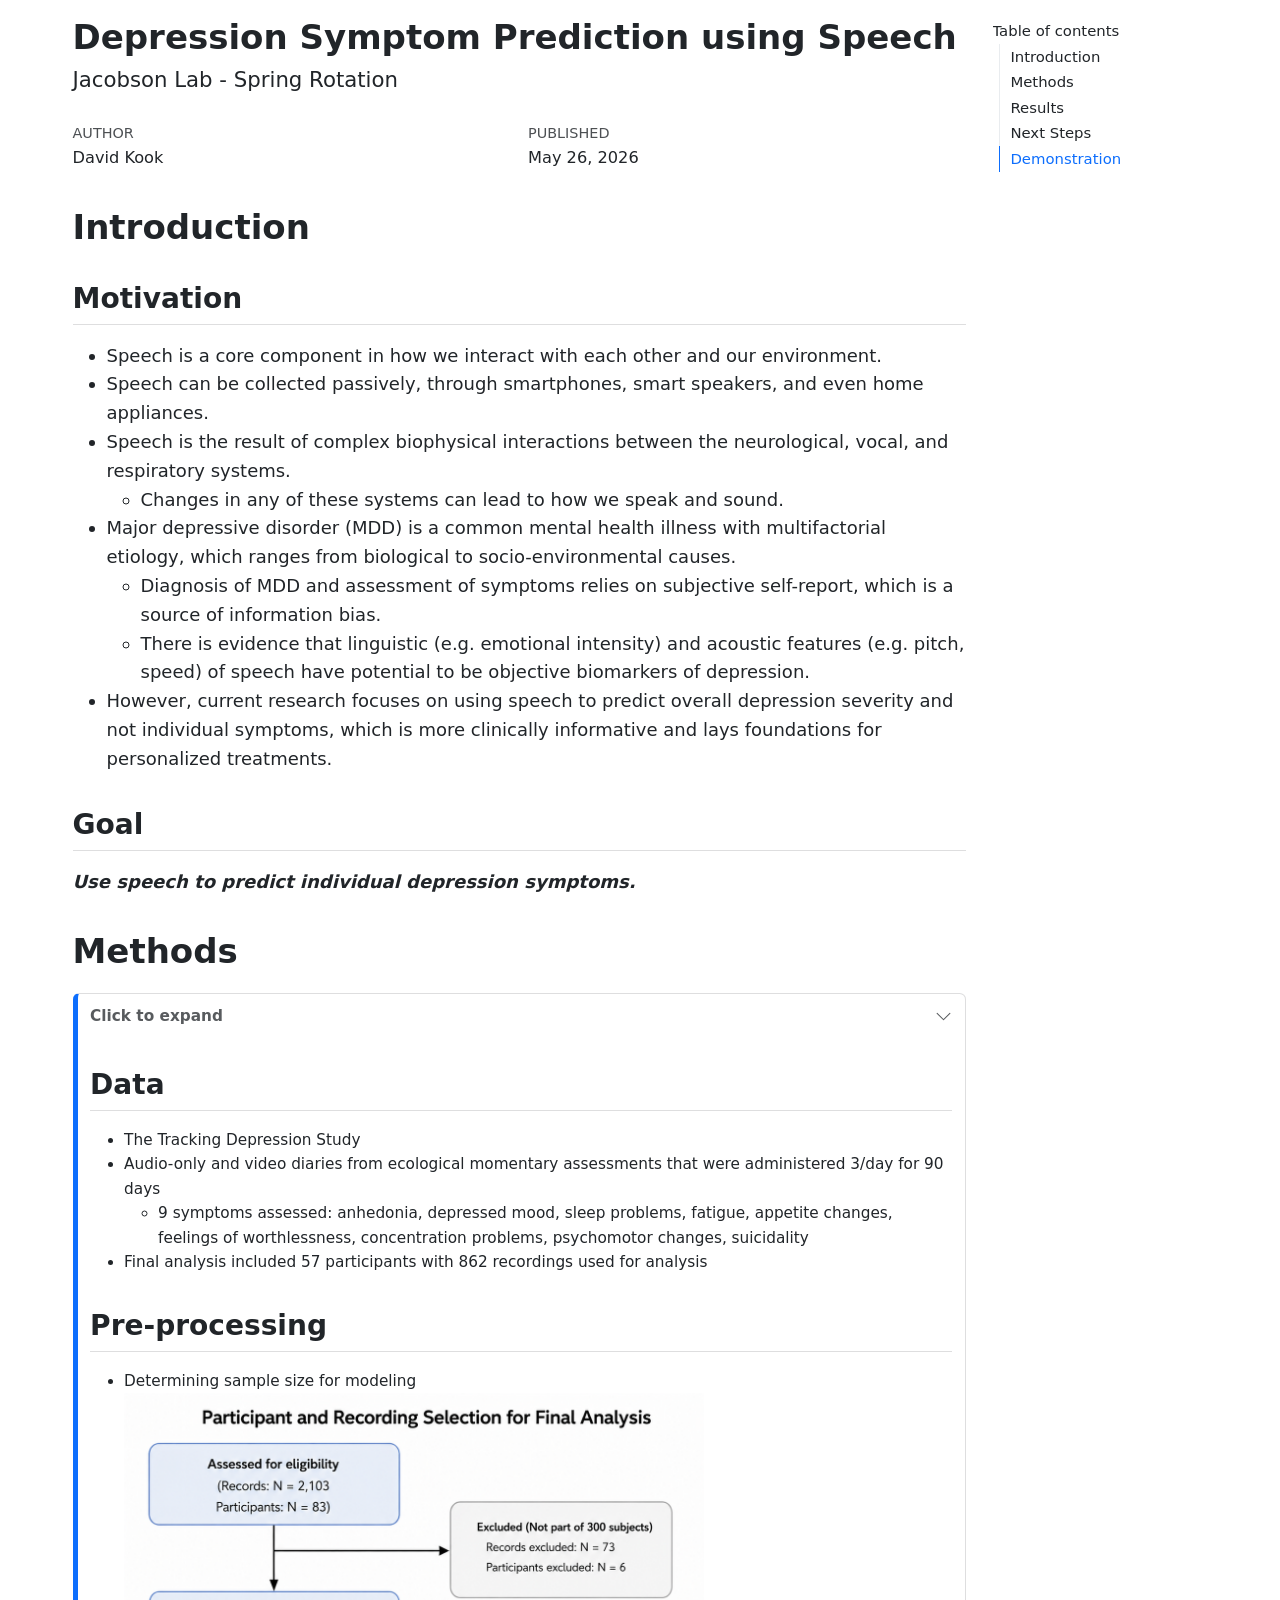
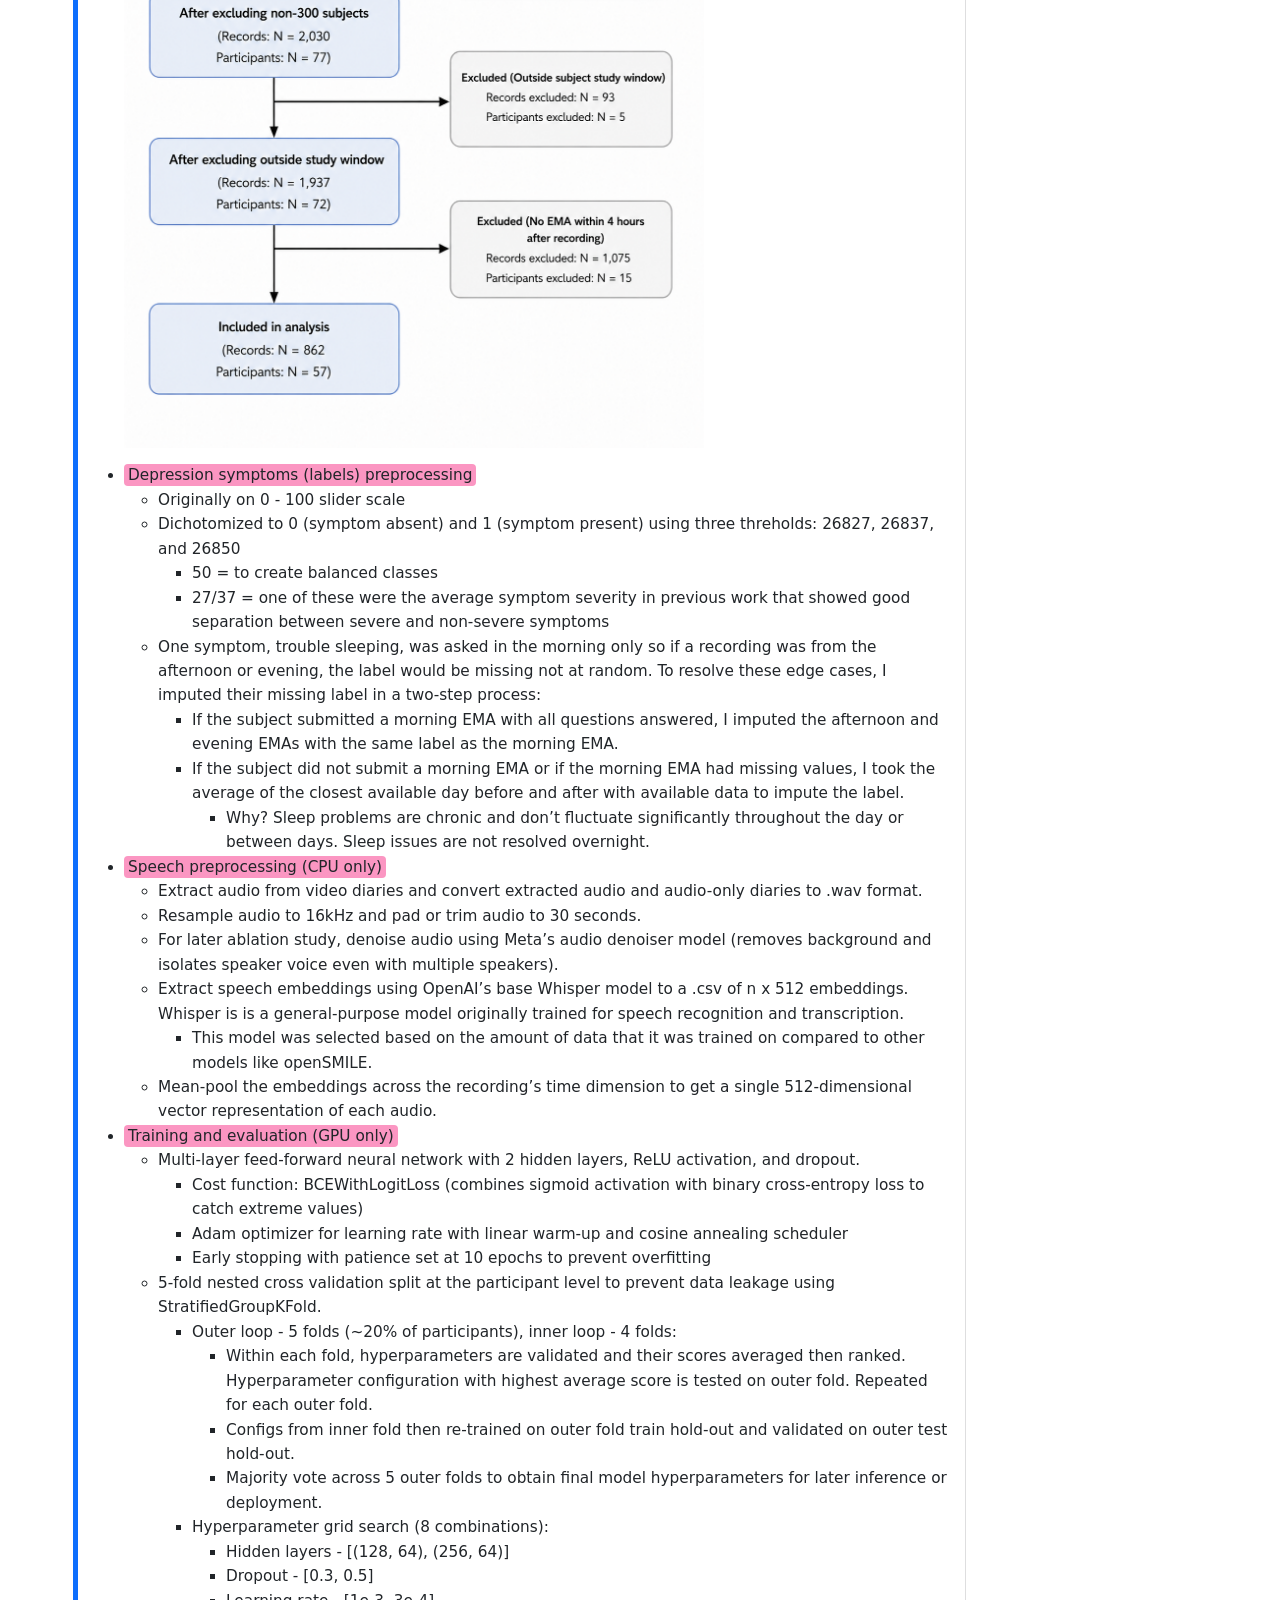
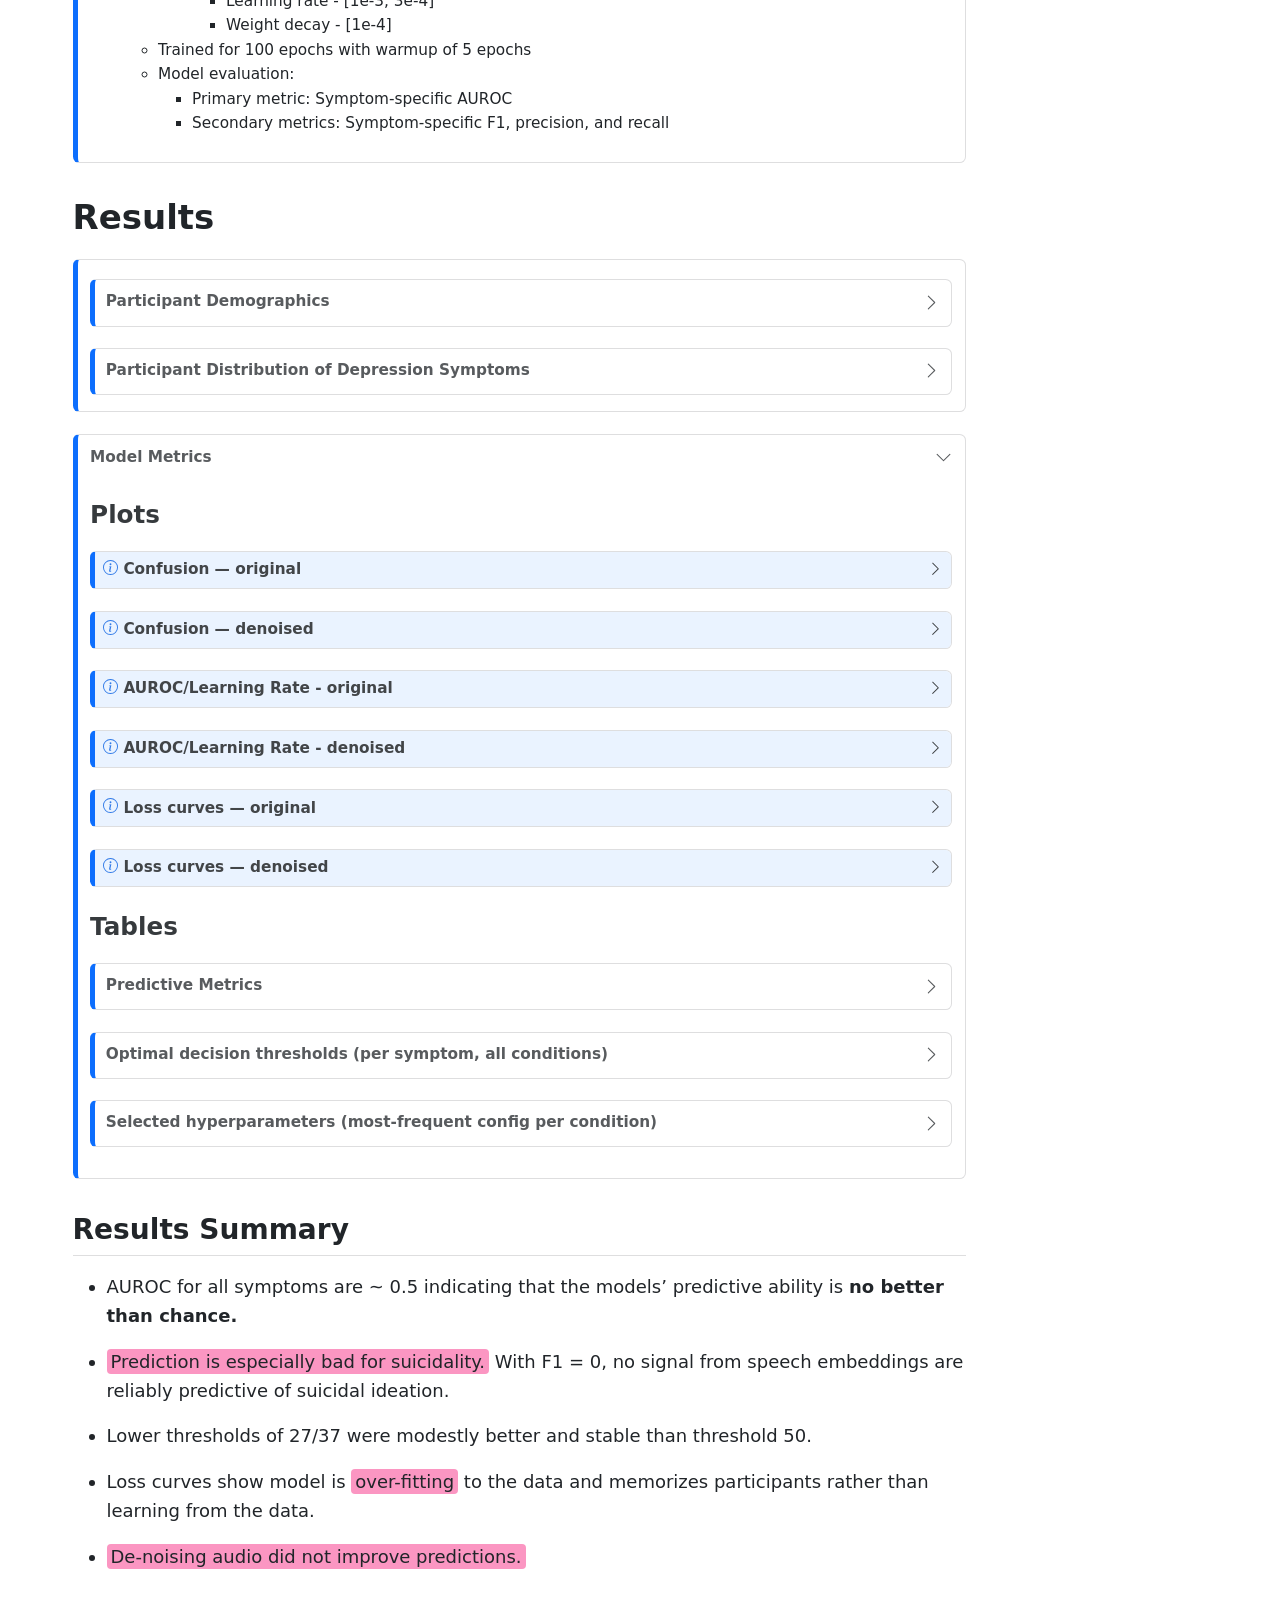
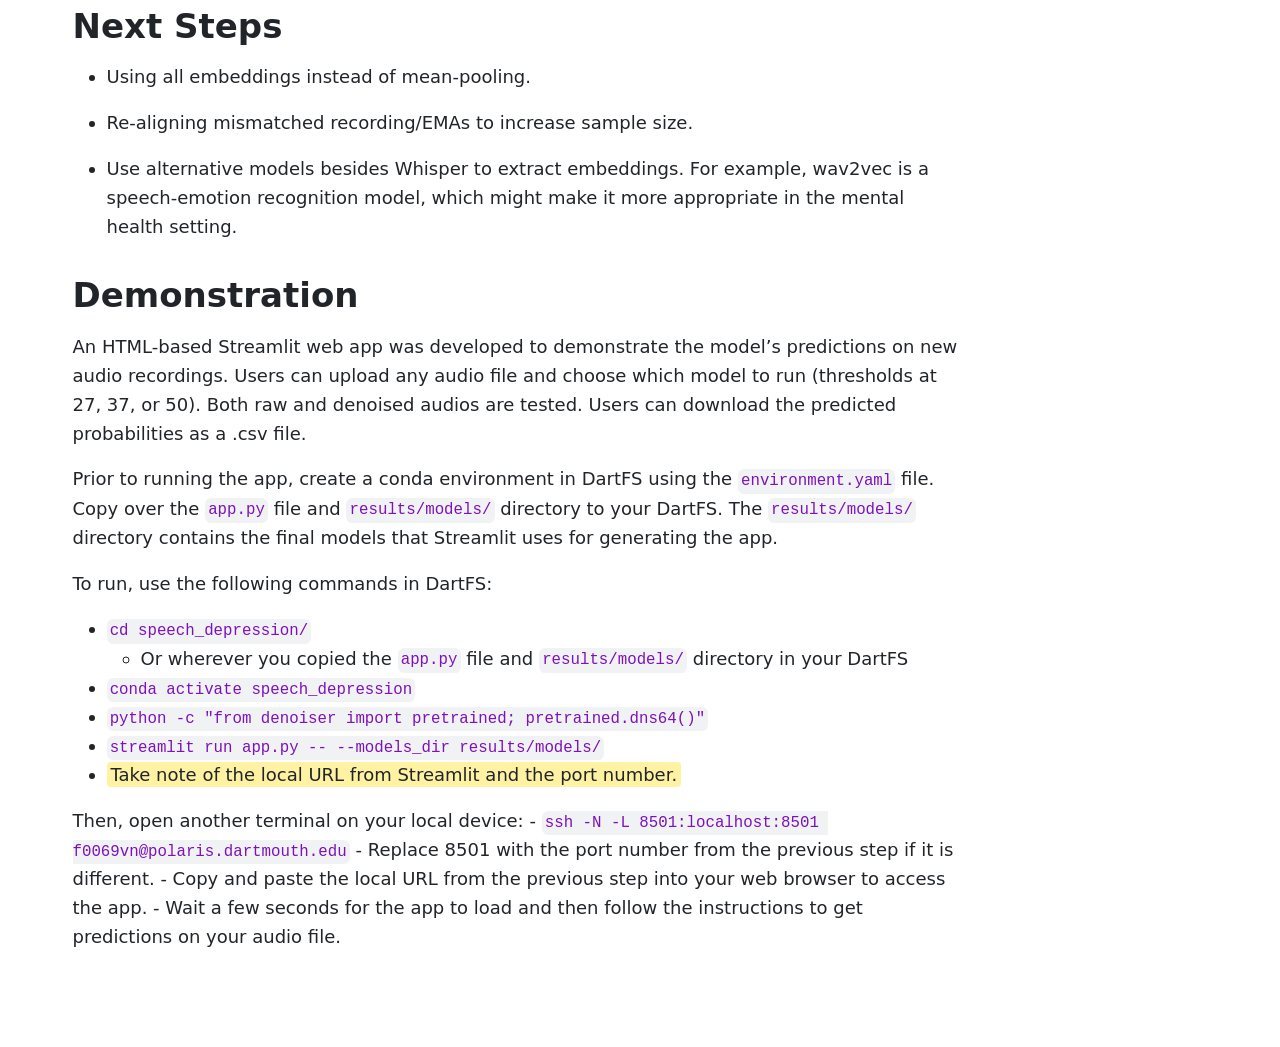
==== commit cc7f3176: "repairing .html pages" ====
--- a/index.html
+++ b/index.html
@@ -11,9 +11,7 @@
 
 <title>Depression Symptom Prediction using Speech</title>
 <style>
-/* Default styles provided by pandoc.
-** See https://pandoc.org/MANUAL.html#variables-for-html for config info.
-*/
+
 code{white-space: pre-wrap;}
 span.smallcaps{font-variant: small-caps;}
 div.columns{display: flex; gap: min(4vw, 1.5em);}
@@ -21,38 +19,3429 @@
 div.hanging-indent{margin-left: 1.5em; text-indent: -1.5em;}
 ul.task-list{list-style: none;}
 ul.task-list li input[type="checkbox"] {
-  width: 0.8em;
-  margin: 0 0.8em 0.2em -1em; /* quarto-specific, see https://github.com/quarto-dev/quarto-cli/issues/4556 */ 
-  vertical-align: middle;
+width: 0.8em;
+margin: 0 0.8em 0.2em -1em;  vertical-align: middle;
 }
 </style>
 
 
-<script src="final_files/libs/clipboard/clipboard.min.js"></script>
-<script src="final_files/libs/quarto-html/quarto.js" type="module"></script>
-<script src="final_files/libs/quarto-html/tabsets/tabsets.js" type="module"></script>
-<script src="final_files/libs/quarto-html/popper.min.js"></script>
-<script src="final_files/libs/quarto-html/tippy.umd.min.js"></script>
-<script src="final_files/libs/quarto-html/anchor.min.js"></script>
-<link href="final_files/libs/quarto-html/tippy.css" rel="stylesheet">
-<link href="final_files/libs/quarto-html/quarto-syntax-highlighting-7c69b197886ae2a34062761d21e44731.css" rel="stylesheet" id="quarto-text-highlighting-styles">
-<script src="final_files/libs/bootstrap/bootstrap.min.js"></script>
-<link href="final_files/libs/bootstrap/bootstrap-icons.css" rel="stylesheet">
-<link href="final_files/libs/bootstrap/bootstrap-138a6193a3bd40baf1e627da441a4734.min.css" rel="stylesheet" append-hash="true" id="quarto-bootstrap" data-mode="light">
-<script src="final_files/libs/quarto-contrib/glightbox/glightbox.min.js"></script>
-<link href="final_files/libs/quarto-contrib/glightbox/glightbox.min.css" rel="stylesheet">
-<link href="final_files/libs/quarto-contrib/glightbox/lightbox.css" rel="stylesheet">
-<script src="final_files/libs/core-js-2.5.3/shim.min.js"></script>
-<script src="final_files/libs/react-18.2.0/react.min.js"></script>
-<script src="final_files/libs/react-18.2.0/react-dom.min.js"></script>
-<script src="final_files/libs/reactwidget-2.0.0/react-tools.js"></script>
-<link href="final_files/libs/htmltools-fill-0.5.8.1/fill.css" rel="stylesheet">
-<script src="final_files/libs/htmlwidgets-1.6.4/htmlwidgets.js"></script>
-<link href="final_files/libs/reactable-0.4.4/reactable.css" rel="stylesheet">
-<script src="final_files/libs/reactable-binding-0.4.4/reactable.js"></script>
-
-
-<link rel="stylesheet" href="styles.css">
+<script>/*!
+ * clipboard.js v2.0.11
+ * https://clipboardjs.com/
+ *
+ * Licensed MIT © Zeno Rocha
+ */
+!function(t,e){"object"==typeof exports&&"object"==typeof module?module.exports=e():"function"==typeof define&&define.amd?define([],e):"object"==typeof exports?exports.ClipboardJS=e():t.ClipboardJS=e()}(this,function(){return n={686:function(t,e,n){"use strict";n.d(e,{default:function(){return b}});var e=n(279),i=n.n(e),e=n(370),u=n.n(e),e=n(817),r=n.n(e);function c(t){try{return document.execCommand(t)}catch(t){return}}var a=function(t){t=r()(t);return c("cut"),t};function o(t,e){var n,o,t=(n=t,o="rtl"===document.documentElement.getAttribute("dir"),(t=document.createElement("textarea")).style.fontSize="12pt",t.style.border="0",t.style.padding="0",t.style.margin="0",t.style.position="absolute",t.style[o?"right":"left"]="-9999px",o=window.pageYOffset||document.documentElement.scrollTop,t.style.top="".concat(o,"px"),t.setAttribute("readonly",""),t.value=n,t);return e.container.appendChild(t),e=r()(t),c("copy"),t.remove(),e}var f=function(t){var e=1<arguments.length&&void 0!==arguments[1]?arguments[1]:{container:document.body},n="";return"string"==typeof t?n=o(t,e):t instanceof HTMLInputElement&&!["text","search","url","tel","password"].includes(null==t?void 0:t.type)?n=o(t.value,e):(n=r()(t),c("copy")),n};function l(t){return(l="function"==typeof Symbol&&"symbol"==typeof Symbol.iterator?function(t){return typeof t}:function(t){return t&&"function"==typeof Symbol&&t.constructor===Symbol&&t!==Symbol.prototype?"symbol":typeof t})(t)}var s=function(){var t=0<arguments.length&&void 0!==arguments[0]?arguments[0]:{},e=t.action,n=void 0===e?"copy":e,o=t.container,e=t.target,t=t.text;if("copy"!==n&&"cut"!==n)throw new Error('Invalid "action" value, use either "copy" or "cut"');if(void 0!==e){if(!e||"object"!==l(e)||1!==e.nodeType)throw new Error('Invalid "target" value, use a valid Element');if("copy"===n&&e.hasAttribute("disabled"))throw new Error('Invalid "target" attribute. Please use "readonly" instead of "disabled" attribute');if("cut"===n&&(e.hasAttribute("readonly")||e.hasAttribute("disabled")))throw new Error('Invalid "target" attribute. You can\'t cut text from elements with "readonly" or "disabled" attributes')}return t?f(t,{container:o}):e?"cut"===n?a(e):f(e,{container:o}):void 0};function p(t){return(p="function"==typeof Symbol&&"symbol"==typeof Symbol.iterator?function(t){return typeof t}:function(t){return t&&"function"==typeof Symbol&&t.constructor===Symbol&&t!==Symbol.prototype?"symbol":typeof t})(t)}function d(t,e){for(var n=0;n<e.length;n++){var o=e[n];o.enumerable=o.enumerable||!1,o.configurable=!0,"value"in o&&(o.writable=!0),Object.defineProperty(t,o.key,o)}}function y(t,e){return(y=Object.setPrototypeOf||function(t,e){return t.__proto__=e,t})(t,e)}function h(n){var o=function(){if("undefined"==typeof Reflect||!Reflect.construct)return!1;if(Reflect.construct.sham)return!1;if("function"==typeof Proxy)return!0;try{return Date.prototype.toString.call(Reflect.construct(Date,[],function(){})),!0}catch(t){return!1}}();return function(){var t,e=v(n);return t=o?(t=v(this).constructor,Reflect.construct(e,arguments,t)):e.apply(this,arguments),e=this,!(t=t)||"object"!==p(t)&&"function"!=typeof t?function(t){if(void 0!==t)return t;throw new ReferenceError("this hasn't been initialised - super() hasn't been called")}(e):t}}function v(t){return(v=Object.setPrototypeOf?Object.getPrototypeOf:function(t){return t.__proto__||Object.getPrototypeOf(t)})(t)}function m(t,e){t="data-clipboard-".concat(t);if(e.hasAttribute(t))return e.getAttribute(t)}var b=function(){!function(t,e){if("function"!=typeof e&&null!==e)throw new TypeError("Super expression must either be null or a function");t.prototype=Object.create(e&&e.prototype,{constructor:{value:t,writable:!0,configurable:!0}}),e&&y(t,e)}(r,i());var t,e,n,o=h(r);function r(t,e){var n;return function(t){if(!(t instanceof r))throw new TypeError("Cannot call a class as a function")}(this),(n=o.call(this)).resolveOptions(e),n.listenClick(t),n}return t=r,n=[{key:"copy",value:function(t){var e=1<arguments.length&&void 0!==arguments[1]?arguments[1]:{container:document.body};return f(t,e)}},{key:"cut",value:function(t){return a(t)}},{key:"isSupported",value:function(){var t=0<arguments.length&&void 0!==arguments[0]?arguments[0]:["copy","cut"],t="string"==typeof t?[t]:t,e=!!document.queryCommandSupported;return t.forEach(function(t){e=e&&!!document.queryCommandSupported(t)}),e}}],(e=[{key:"resolveOptions",value:function(){var t=0<arguments.length&&void 0!==arguments[0]?arguments[0]:{};this.action="function"==typeof t.action?t.action:this.defaultAction,this.target="function"==typeof t.target?t.target:this.defaultTarget,this.text="function"==typeof t.text?t.text:this.defaultText,this.container="object"===p(t.container)?t.container:document.body}},{key:"listenClick",value:function(t){var e=this;this.listener=u()(t,"click",function(t){return e.onClick(t)})}},{key:"onClick",value:function(t){var e=t.delegateTarget||t.currentTarget,n=this.action(e)||"copy",t=s({action:n,container:this.container,target:this.target(e),text:this.text(e)});this.emit(t?"success":"error",{action:n,text:t,trigger:e,clearSelection:function(){e&&e.focus(),window.getSelection().removeAllRanges()}})}},{key:"defaultAction",value:function(t){return m("action",t)}},{key:"defaultTarget",value:function(t){t=m("target",t);if(t)return document.querySelector(t)}},{key:"defaultText",value:function(t){return m("text",t)}},{key:"destroy",value:function(){this.listener.destroy()}}])&&d(t.prototype,e),n&&d(t,n),r}()},828:function(t){var e;"undefined"==typeof Element||Element.prototype.matches||((e=Element.prototype).matches=e.matchesSelector||e.mozMatchesSelector||e.msMatchesSelector||e.oMatchesSelector||e.webkitMatchesSelector),t.exports=function(t,e){for(;t&&9!==t.nodeType;){if("function"==typeof t.matches&&t.matches(e))return t;t=t.parentNode}}},438:function(t,e,n){var u=n(828);function i(t,e,n,o,r){var i=function(e,n,t,o){return function(t){t.delegateTarget=u(t.target,n),t.delegateTarget&&o.call(e,t)}}.apply(this,arguments);return t.addEventListener(n,i,r),{destroy:function(){t.removeEventListener(n,i,r)}}}t.exports=function(t,e,n,o,r){return"function"==typeof t.addEventListener?i.apply(null,arguments):"function"==typeof n?i.bind(null,document).apply(null,arguments):("string"==typeof t&&(t=document.querySelectorAll(t)),Array.prototype.map.call(t,function(t){return i(t,e,n,o,r)}))}},879:function(t,n){n.node=function(t){return void 0!==t&&t instanceof HTMLElement&&1===t.nodeType},n.nodeList=function(t){var e=Object.prototype.toString.call(t);return void 0!==t&&("[object NodeList]"===e||"[object HTMLCollection]"===e)&&"length"in t&&(0===t.length||n.node(t[0]))},n.string=function(t){return"string"==typeof t||t instanceof String},n.fn=function(t){return"[object Function]"===Object.prototype.toString.call(t)}},370:function(t,e,n){var f=n(879),l=n(438);t.exports=function(t,e,n){if(!t&&!e&&!n)throw new Error("Missing required arguments");if(!f.string(e))throw new TypeError("Second argument must be a String");if(!f.fn(n))throw new TypeError("Third argument must be a Function");if(f.node(t))return c=e,a=n,(u=t).addEventListener(c,a),{destroy:function(){u.removeEventListener(c,a)}};if(f.nodeList(t))return o=t,r=e,i=n,Array.prototype.forEach.call(o,function(t){t.addEventListener(r,i)}),{destroy:function(){Array.prototype.forEach.call(o,function(t){t.removeEventListener(r,i)})}};if(f.string(t))return t=t,e=e,n=n,l(document.body,t,e,n);throw new TypeError("First argument must be a String, HTMLElement, HTMLCollection, or NodeList");var o,r,i,u,c,a}},817:function(t){t.exports=function(t){var e,n="SELECT"===t.nodeName?(t.focus(),t.value):"INPUT"===t.nodeName||"TEXTAREA"===t.nodeName?((e=t.hasAttribute("readonly"))||t.setAttribute("readonly",""),t.select(),t.setSelectionRange(0,t.value.length),e||t.removeAttribute("readonly"),t.value):(t.hasAttribute("contenteditable")&&t.focus(),n=window.getSelection(),(e=document.createRange()).selectNodeContents(t),n.removeAllRanges(),n.addRange(e),n.toString());return n}},279:function(t){function e(){}e.prototype={on:function(t,e,n){var o=this.e||(this.e={});return(o[t]||(o[t]=[])).push({fn:e,ctx:n}),this},once:function(t,e,n){var o=this;function r(){o.off(t,r),e.apply(n,arguments)}return r._=e,this.on(t,r,n)},emit:function(t){for(var e=[].slice.call(arguments,1),n=((this.e||(this.e={}))[t]||[]).slice(),o=0,r=n.length;o<r;o++)n[o].fn.apply(n[o].ctx,e);return this},off:function(t,e){var n=this.e||(this.e={}),o=n[t],r=[];if(o&&e)for(var i=0,u=o.length;i<u;i++)o[i].fn!==e&&o[i].fn._!==e&&r.push(o[i]);return r.length?n[t]=r:delete n[t],this}},t.exports=e,t.exports.TinyEmitter=e}},r={},o.n=function(t){var e=t&&t.__esModule?function(){return t.default}:function(){return t};return o.d(e,{a:e}),e},o.d=function(t,e){for(var n in e)o.o(e,n)&&!o.o(t,n)&&Object.defineProperty(t,n,{enumerable:!0,get:e[n]})},o.o=function(t,e){return Object.prototype.hasOwnProperty.call(t,e)},o(686).default;function o(t){if(r[t])return r[t].exports;var e=r[t]={exports:{}};return n[t](e,e.exports,o),e.exports}var n,r});</script>
+<script src="[data-uri]" type="module"></script>
+<script src="[data-uri]" type="module"></script>
+<script>/**
+ * @popperjs/core v2.11.7 - MIT License
+ */
+
+!function(e,t){"object"==typeof exports&&"undefined"!=typeof module?t(exports):"function"==typeof define&&define.amd?define(["exports"],t):t((e="undefined"!=typeof globalThis?globalThis:e||self).Popper={})}(this,(function(e){"use strict";function t(e){if(null==e)return window;if("[object Window]"!==e.toString()){var t=e.ownerDocument;return t&&t.defaultView||window}return e}function n(e){return e instanceof t(e).Element||e instanceof Element}function r(e){return e instanceof t(e).HTMLElement||e instanceof HTMLElement}function o(e){return"undefined"!=typeof ShadowRoot&&(e instanceof t(e).ShadowRoot||e instanceof ShadowRoot)}var i=Math.max,a=Math.min,s=Math.round;function f(){var e=navigator.userAgentData;return null!=e&&e.brands&&Array.isArray(e.brands)?e.brands.map((function(e){return e.brand+"/"+e.version})).join(" "):navigator.userAgent}function c(){return!/^((?!chrome|android).)*safari/i.test(f())}function p(e,o,i){void 0===o&&(o=!1),void 0===i&&(i=!1);var a=e.getBoundingClientRect(),f=1,p=1;o&&r(e)&&(f=e.offsetWidth>0&&s(a.width)/e.offsetWidth||1,p=e.offsetHeight>0&&s(a.height)/e.offsetHeight||1);var u=(n(e)?t(e):window).visualViewport,l=!c()&&i,d=(a.left+(l&&u?u.offsetLeft:0))/f,h=(a.top+(l&&u?u.offsetTop:0))/p,m=a.width/f,v=a.height/p;return{width:m,height:v,top:h,right:d+m,bottom:h+v,left:d,x:d,y:h}}function u(e){var n=t(e);return{scrollLeft:n.pageXOffset,scrollTop:n.pageYOffset}}function l(e){return e?(e.nodeName||"").toLowerCase():null}function d(e){return((n(e)?e.ownerDocument:e.document)||window.document).documentElement}function h(e){return p(d(e)).left+u(e).scrollLeft}function m(e){return t(e).getComputedStyle(e)}function v(e){var t=m(e),n=t.overflow,r=t.overflowX,o=t.overflowY;return/auto|scroll|overlay|hidden/.test(n+o+r)}function y(e,n,o){void 0===o&&(o=!1);var i,a,f=r(n),c=r(n)&&function(e){var t=e.getBoundingClientRect(),n=s(t.width)/e.offsetWidth||1,r=s(t.height)/e.offsetHeight||1;return 1!==n||1!==r}(n),m=d(n),y=p(e,c,o),g={scrollLeft:0,scrollTop:0},b={x:0,y:0};return(f||!f&&!o)&&(("body"!==l(n)||v(m))&&(g=(i=n)!==t(i)&&r(i)?{scrollLeft:(a=i).scrollLeft,scrollTop:a.scrollTop}:u(i)),r(n)?((b=p(n,!0)).x+=n.clientLeft,b.y+=n.clientTop):m&&(b.x=h(m))),{x:y.left+g.scrollLeft-b.x,y:y.top+g.scrollTop-b.y,width:y.width,height:y.height}}function g(e){var t=p(e),n=e.offsetWidth,r=e.offsetHeight;return Math.abs(t.width-n)<=1&&(n=t.width),Math.abs(t.height-r)<=1&&(r=t.height),{x:e.offsetLeft,y:e.offsetTop,width:n,height:r}}function b(e){return"html"===l(e)?e:e.assignedSlot||e.parentNode||(o(e)?e.host:null)||d(e)}function x(e){return["html","body","#document"].indexOf(l(e))>=0?e.ownerDocument.body:r(e)&&v(e)?e:x(b(e))}function w(e,n){var r;void 0===n&&(n=[]);var o=x(e),i=o===(null==(r=e.ownerDocument)?void 0:r.body),a=t(o),s=i?[a].concat(a.visualViewport||[],v(o)?o:[]):o,f=n.concat(s);return i?f:f.concat(w(b(s)))}function O(e){return["table","td","th"].indexOf(l(e))>=0}function j(e){return r(e)&&"fixed"!==m(e).position?e.offsetParent:null}function E(e){for(var n=t(e),i=j(e);i&&O(i)&&"static"===m(i).position;)i=j(i);return i&&("html"===l(i)||"body"===l(i)&&"static"===m(i).position)?n:i||function(e){var t=/firefox/i.test(f());if(/Trident/i.test(f())&&r(e)&&"fixed"===m(e).position)return null;var n=b(e);for(o(n)&&(n=n.host);r(n)&&["html","body"].indexOf(l(n))<0;){var i=m(n);if("none"!==i.transform||"none"!==i.perspective||"paint"===i.contain||-1!==["transform","perspective"].indexOf(i.willChange)||t&&"filter"===i.willChange||t&&i.filter&&"none"!==i.filter)return n;n=n.parentNode}return null}(e)||n}var D="top",A="bottom",L="right",P="left",M="auto",k=[D,A,L,P],W="start",B="end",H="viewport",T="popper",R=k.reduce((function(e,t){return e.concat([t+"-"+W,t+"-"+B])}),[]),S=[].concat(k,[M]).reduce((function(e,t){return e.concat([t,t+"-"+W,t+"-"+B])}),[]),V=["beforeRead","read","afterRead","beforeMain","main","afterMain","beforeWrite","write","afterWrite"];function q(e){var t=new Map,n=new Set,r=[];function o(e){n.add(e.name),[].concat(e.requires||[],e.requiresIfExists||[]).forEach((function(e){if(!n.has(e)){var r=t.get(e);r&&o(r)}})),r.push(e)}return e.forEach((function(e){t.set(e.name,e)})),e.forEach((function(e){n.has(e.name)||o(e)})),r}function C(e){return e.split("-")[0]}function N(e,t){var n=t.getRootNode&&t.getRootNode();if(e.contains(t))return!0;if(n&&o(n)){var r=t;do{if(r&&e.isSameNode(r))return!0;r=r.parentNode||r.host}while(r)}return!1}function I(e){return Object.assign({},e,{left:e.x,top:e.y,right:e.x+e.width,bottom:e.y+e.height})}function _(e,r,o){return r===H?I(function(e,n){var r=t(e),o=d(e),i=r.visualViewport,a=o.clientWidth,s=o.clientHeight,f=0,p=0;if(i){a=i.width,s=i.height;var u=c();(u||!u&&"fixed"===n)&&(f=i.offsetLeft,p=i.offsetTop)}return{width:a,height:s,x:f+h(e),y:p}}(e,o)):n(r)?function(e,t){var n=p(e,!1,"fixed"===t);return n.top=n.top+e.clientTop,n.left=n.left+e.clientLeft,n.bottom=n.top+e.clientHeight,n.right=n.left+e.clientWidth,n.width=e.clientWidth,n.height=e.clientHeight,n.x=n.left,n.y=n.top,n}(r,o):I(function(e){var t,n=d(e),r=u(e),o=null==(t=e.ownerDocument)?void 0:t.body,a=i(n.scrollWidth,n.clientWidth,o?o.scrollWidth:0,o?o.clientWidth:0),s=i(n.scrollHeight,n.clientHeight,o?o.scrollHeight:0,o?o.clientHeight:0),f=-r.scrollLeft+h(e),c=-r.scrollTop;return"rtl"===m(o||n).direction&&(f+=i(n.clientWidth,o?o.clientWidth:0)-a),{width:a,height:s,x:f,y:c}}(d(e)))}function F(e,t,o,s){var f="clippingParents"===t?function(e){var t=w(b(e)),o=["absolute","fixed"].indexOf(m(e).position)>=0&&r(e)?E(e):e;return n(o)?t.filter((function(e){return n(e)&&N(e,o)&&"body"!==l(e)})):[]}(e):[].concat(t),c=[].concat(f,[o]),p=c[0],u=c.reduce((function(t,n){var r=_(e,n,s);return t.top=i(r.top,t.top),t.right=a(r.right,t.right),t.bottom=a(r.bottom,t.bottom),t.left=i(r.left,t.left),t}),_(e,p,s));return u.width=u.right-u.left,u.height=u.bottom-u.top,u.x=u.left,u.y=u.top,u}function U(e){return e.split("-")[1]}function z(e){return["top","bottom"].indexOf(e)>=0?"x":"y"}function X(e){var t,n=e.reference,r=e.element,o=e.placement,i=o?C(o):null,a=o?U(o):null,s=n.x+n.width/2-r.width/2,f=n.y+n.height/2-r.height/2;switch(i){case D:t={x:s,y:n.y-r.height};break;case A:t={x:s,y:n.y+n.height};break;case L:t={x:n.x+n.width,y:f};break;case P:t={x:n.x-r.width,y:f};break;default:t={x:n.x,y:n.y}}var c=i?z(i):null;if(null!=c){var p="y"===c?"height":"width";switch(a){case W:t[c]=t[c]-(n[p]/2-r[p]/2);break;case B:t[c]=t[c]+(n[p]/2-r[p]/2)}}return t}function Y(e){return Object.assign({},{top:0,right:0,bottom:0,left:0},e)}function G(e,t){return t.reduce((function(t,n){return t[n]=e,t}),{})}function J(e,t){void 0===t&&(t={});var r=t,o=r.placement,i=void 0===o?e.placement:o,a=r.strategy,s=void 0===a?e.strategy:a,f=r.boundary,c=void 0===f?"clippingParents":f,u=r.rootBoundary,l=void 0===u?H:u,h=r.elementContext,m=void 0===h?T:h,v=r.altBoundary,y=void 0!==v&&v,g=r.padding,b=void 0===g?0:g,x=Y("number"!=typeof b?b:G(b,k)),w=m===T?"reference":T,O=e.rects.popper,j=e.elements[y?w:m],E=F(n(j)?j:j.contextElement||d(e.elements.popper),c,l,s),P=p(e.elements.reference),M=X({reference:P,element:O,strategy:"absolute",placement:i}),W=I(Object.assign({},O,M)),B=m===T?W:P,R={top:E.top-B.top+x.top,bottom:B.bottom-E.bottom+x.bottom,left:E.left-B.left+x.left,right:B.right-E.right+x.right},S=e.modifiersData.offset;if(m===T&&S){var V=S[i];Object.keys(R).forEach((function(e){var t=[L,A].indexOf(e)>=0?1:-1,n=[D,A].indexOf(e)>=0?"y":"x";R[e]+=V[n]*t}))}return R}var K={placement:"bottom",modifiers:[],strategy:"absolute"};function Q(){for(var e=arguments.length,t=new Array(e),n=0;n<e;n++)t[n]=arguments[n];return!t.some((function(e){return!(e&&"function"==typeof e.getBoundingClientRect)}))}function Z(e){void 0===e&&(e={});var t=e,r=t.defaultModifiers,o=void 0===r?[]:r,i=t.defaultOptions,a=void 0===i?K:i;return function(e,t,r){void 0===r&&(r=a);var i,s,f={placement:"bottom",orderedModifiers:[],options:Object.assign({},K,a),modifiersData:{},elements:{reference:e,popper:t},attributes:{},styles:{}},c=[],p=!1,u={state:f,setOptions:function(r){var i="function"==typeof r?r(f.options):r;l(),f.options=Object.assign({},a,f.options,i),f.scrollParents={reference:n(e)?w(e):e.contextElement?w(e.contextElement):[],popper:w(t)};var s,p,d=function(e){var t=q(e);return V.reduce((function(e,n){return e.concat(t.filter((function(e){return e.phase===n})))}),[])}((s=[].concat(o,f.options.modifiers),p=s.reduce((function(e,t){var n=e[t.name];return e[t.name]=n?Object.assign({},n,t,{options:Object.assign({},n.options,t.options),data:Object.assign({},n.data,t.data)}):t,e}),{}),Object.keys(p).map((function(e){return p[e]}))));return f.orderedModifiers=d.filter((function(e){return e.enabled})),f.orderedModifiers.forEach((function(e){var t=e.name,n=e.options,r=void 0===n?{}:n,o=e.effect;if("function"==typeof o){var i=o({state:f,name:t,instance:u,options:r}),a=function(){};c.push(i||a)}})),u.update()},forceUpdate:function(){if(!p){var e=f.elements,t=e.reference,n=e.popper;if(Q(t,n)){f.rects={reference:y(t,E(n),"fixed"===f.options.strategy),popper:g(n)},f.reset=!1,f.placement=f.options.placement,f.orderedModifiers.forEach((function(e){return f.modifiersData[e.name]=Object.assign({},e.data)}));for(var r=0;r<f.orderedModifiers.length;r++)if(!0!==f.reset){var o=f.orderedModifiers[r],i=o.fn,a=o.options,s=void 0===a?{}:a,c=o.name;"function"==typeof i&&(f=i({state:f,options:s,name:c,instance:u})||f)}else f.reset=!1,r=-1}}},update:(i=function(){return new Promise((function(e){u.forceUpdate(),e(f)}))},function(){return s||(s=new Promise((function(e){Promise.resolve().then((function(){s=void 0,e(i())}))}))),s}),destroy:function(){l(),p=!0}};if(!Q(e,t))return u;function l(){c.forEach((function(e){return e()})),c=[]}return u.setOptions(r).then((function(e){!p&&r.onFirstUpdate&&r.onFirstUpdate(e)})),u}}var $={passive:!0};var ee={name:"eventListeners",enabled:!0,phase:"write",fn:function(){},effect:function(e){var n=e.state,r=e.instance,o=e.options,i=o.scroll,a=void 0===i||i,s=o.resize,f=void 0===s||s,c=t(n.elements.popper),p=[].concat(n.scrollParents.reference,n.scrollParents.popper);return a&&p.forEach((function(e){e.addEventListener("scroll",r.update,$)})),f&&c.addEventListener("resize",r.update,$),function(){a&&p.forEach((function(e){e.removeEventListener("scroll",r.update,$)})),f&&c.removeEventListener("resize",r.update,$)}},data:{}};var te={name:"popperOffsets",enabled:!0,phase:"read",fn:function(e){var t=e.state,n=e.name;t.modifiersData[n]=X({reference:t.rects.reference,element:t.rects.popper,strategy:"absolute",placement:t.placement})},data:{}},ne={top:"auto",right:"auto",bottom:"auto",left:"auto"};function re(e){var n,r=e.popper,o=e.popperRect,i=e.placement,a=e.variation,f=e.offsets,c=e.position,p=e.gpuAcceleration,u=e.adaptive,l=e.roundOffsets,h=e.isFixed,v=f.x,y=void 0===v?0:v,g=f.y,b=void 0===g?0:g,x="function"==typeof l?l({x:y,y:b}):{x:y,y:b};y=x.x,b=x.y;var w=f.hasOwnProperty("x"),O=f.hasOwnProperty("y"),j=P,M=D,k=window;if(u){var W=E(r),H="clientHeight",T="clientWidth";if(W===t(r)&&"static"!==m(W=d(r)).position&&"absolute"===c&&(H="scrollHeight",T="scrollWidth"),W=W,i===D||(i===P||i===L)&&a===B)M=A,b-=(h&&W===k&&k.visualViewport?k.visualViewport.height:W[H])-o.height,b*=p?1:-1;if(i===P||(i===D||i===A)&&a===B)j=L,y-=(h&&W===k&&k.visualViewport?k.visualViewport.width:W[T])-o.width,y*=p?1:-1}var R,S=Object.assign({position:c},u&&ne),V=!0===l?function(e,t){var n=e.x,r=e.y,o=t.devicePixelRatio||1;return{x:s(n*o)/o||0,y:s(r*o)/o||0}}({x:y,y:b},t(r)):{x:y,y:b};return y=V.x,b=V.y,p?Object.assign({},S,((R={})[M]=O?"0":"",R[j]=w?"0":"",R.transform=(k.devicePixelRatio||1)<=1?"translate("+y+"px, "+b+"px)":"translate3d("+y+"px, "+b+"px, 0)",R)):Object.assign({},S,((n={})[M]=O?b+"px":"",n[j]=w?y+"px":"",n.transform="",n))}var oe={name:"computeStyles",enabled:!0,phase:"beforeWrite",fn:function(e){var t=e.state,n=e.options,r=n.gpuAcceleration,o=void 0===r||r,i=n.adaptive,a=void 0===i||i,s=n.roundOffsets,f=void 0===s||s,c={placement:C(t.placement),variation:U(t.placement),popper:t.elements.popper,popperRect:t.rects.popper,gpuAcceleration:o,isFixed:"fixed"===t.options.strategy};null!=t.modifiersData.popperOffsets&&(t.styles.popper=Object.assign({},t.styles.popper,re(Object.assign({},c,{offsets:t.modifiersData.popperOffsets,position:t.options.strategy,adaptive:a,roundOffsets:f})))),null!=t.modifiersData.arrow&&(t.styles.arrow=Object.assign({},t.styles.arrow,re(Object.assign({},c,{offsets:t.modifiersData.arrow,position:"absolute",adaptive:!1,roundOffsets:f})))),t.attributes.popper=Object.assign({},t.attributes.popper,{"data-popper-placement":t.placement})},data:{}};var ie={name:"applyStyles",enabled:!0,phase:"write",fn:function(e){var t=e.state;Object.keys(t.elements).forEach((function(e){var n=t.styles[e]||{},o=t.attributes[e]||{},i=t.elements[e];r(i)&&l(i)&&(Object.assign(i.style,n),Object.keys(o).forEach((function(e){var t=o[e];!1===t?i.removeAttribute(e):i.setAttribute(e,!0===t?"":t)})))}))},effect:function(e){var t=e.state,n={popper:{position:t.options.strategy,left:"0",top:"0",margin:"0"},arrow:{position:"absolute"},reference:{}};return Object.assign(t.elements.popper.style,n.popper),t.styles=n,t.elements.arrow&&Object.assign(t.elements.arrow.style,n.arrow),function(){Object.keys(t.elements).forEach((function(e){var o=t.elements[e],i=t.attributes[e]||{},a=Object.keys(t.styles.hasOwnProperty(e)?t.styles[e]:n[e]).reduce((function(e,t){return e[t]="",e}),{});r(o)&&l(o)&&(Object.assign(o.style,a),Object.keys(i).forEach((function(e){o.removeAttribute(e)})))}))}},requires:["computeStyles"]};var ae={name:"offset",enabled:!0,phase:"main",requires:["popperOffsets"],fn:function(e){var t=e.state,n=e.options,r=e.name,o=n.offset,i=void 0===o?[0,0]:o,a=S.reduce((function(e,n){return e[n]=function(e,t,n){var r=C(e),o=[P,D].indexOf(r)>=0?-1:1,i="function"==typeof n?n(Object.assign({},t,{placement:e})):n,a=i[0],s=i[1];return a=a||0,s=(s||0)*o,[P,L].indexOf(r)>=0?{x:s,y:a}:{x:a,y:s}}(n,t.rects,i),e}),{}),s=a[t.placement],f=s.x,c=s.y;null!=t.modifiersData.popperOffsets&&(t.modifiersData.popperOffsets.x+=f,t.modifiersData.popperOffsets.y+=c),t.modifiersData[r]=a}},se={left:"right",right:"left",bottom:"top",top:"bottom"};function fe(e){return e.replace(/left|right|bottom|top/g,(function(e){return se[e]}))}var ce={start:"end",end:"start"};function pe(e){return e.replace(/start|end/g,(function(e){return ce[e]}))}function ue(e,t){void 0===t&&(t={});var n=t,r=n.placement,o=n.boundary,i=n.rootBoundary,a=n.padding,s=n.flipVariations,f=n.allowedAutoPlacements,c=void 0===f?S:f,p=U(r),u=p?s?R:R.filter((function(e){return U(e)===p})):k,l=u.filter((function(e){return c.indexOf(e)>=0}));0===l.length&&(l=u);var d=l.reduce((function(t,n){return t[n]=J(e,{placement:n,boundary:o,rootBoundary:i,padding:a})[C(n)],t}),{});return Object.keys(d).sort((function(e,t){return d[e]-d[t]}))}var le={name:"flip",enabled:!0,phase:"main",fn:function(e){var t=e.state,n=e.options,r=e.name;if(!t.modifiersData[r]._skip){for(var o=n.mainAxis,i=void 0===o||o,a=n.altAxis,s=void 0===a||a,f=n.fallbackPlacements,c=n.padding,p=n.boundary,u=n.rootBoundary,l=n.altBoundary,d=n.flipVariations,h=void 0===d||d,m=n.allowedAutoPlacements,v=t.options.placement,y=C(v),g=f||(y===v||!h?[fe(v)]:function(e){if(C(e)===M)return[];var t=fe(e);return[pe(e),t,pe(t)]}(v)),b=[v].concat(g).reduce((function(e,n){return e.concat(C(n)===M?ue(t,{placement:n,boundary:p,rootBoundary:u,padding:c,flipVariations:h,allowedAutoPlacements:m}):n)}),[]),x=t.rects.reference,w=t.rects.popper,O=new Map,j=!0,E=b[0],k=0;k<b.length;k++){var B=b[k],H=C(B),T=U(B)===W,R=[D,A].indexOf(H)>=0,S=R?"width":"height",V=J(t,{placement:B,boundary:p,rootBoundary:u,altBoundary:l,padding:c}),q=R?T?L:P:T?A:D;x[S]>w[S]&&(q=fe(q));var N=fe(q),I=[];if(i&&I.push(V[H]<=0),s&&I.push(V[q]<=0,V[N]<=0),I.every((function(e){return e}))){E=B,j=!1;break}O.set(B,I)}if(j)for(var _=function(e){var t=b.find((function(t){var n=O.get(t);if(n)return n.slice(0,e).every((function(e){return e}))}));if(t)return E=t,"break"},F=h?3:1;F>0;F--){if("break"===_(F))break}t.placement!==E&&(t.modifiersData[r]._skip=!0,t.placement=E,t.reset=!0)}},requiresIfExists:["offset"],data:{_skip:!1}};function de(e,t,n){return i(e,a(t,n))}var he={name:"preventOverflow",enabled:!0,phase:"main",fn:function(e){var t=e.state,n=e.options,r=e.name,o=n.mainAxis,s=void 0===o||o,f=n.altAxis,c=void 0!==f&&f,p=n.boundary,u=n.rootBoundary,l=n.altBoundary,d=n.padding,h=n.tether,m=void 0===h||h,v=n.tetherOffset,y=void 0===v?0:v,b=J(t,{boundary:p,rootBoundary:u,padding:d,altBoundary:l}),x=C(t.placement),w=U(t.placement),O=!w,j=z(x),M="x"===j?"y":"x",k=t.modifiersData.popperOffsets,B=t.rects.reference,H=t.rects.popper,T="function"==typeof y?y(Object.assign({},t.rects,{placement:t.placement})):y,R="number"==typeof T?{mainAxis:T,altAxis:T}:Object.assign({mainAxis:0,altAxis:0},T),S=t.modifiersData.offset?t.modifiersData.offset[t.placement]:null,V={x:0,y:0};if(k){if(s){var q,N="y"===j?D:P,I="y"===j?A:L,_="y"===j?"height":"width",F=k[j],X=F+b[N],Y=F-b[I],G=m?-H[_]/2:0,K=w===W?B[_]:H[_],Q=w===W?-H[_]:-B[_],Z=t.elements.arrow,$=m&&Z?g(Z):{width:0,height:0},ee=t.modifiersData["arrow#persistent"]?t.modifiersData["arrow#persistent"].padding:{top:0,right:0,bottom:0,left:0},te=ee[N],ne=ee[I],re=de(0,B[_],$[_]),oe=O?B[_]/2-G-re-te-R.mainAxis:K-re-te-R.mainAxis,ie=O?-B[_]/2+G+re+ne+R.mainAxis:Q+re+ne+R.mainAxis,ae=t.elements.arrow&&E(t.elements.arrow),se=ae?"y"===j?ae.clientTop||0:ae.clientLeft||0:0,fe=null!=(q=null==S?void 0:S[j])?q:0,ce=F+ie-fe,pe=de(m?a(X,F+oe-fe-se):X,F,m?i(Y,ce):Y);k[j]=pe,V[j]=pe-F}if(c){var ue,le="x"===j?D:P,he="x"===j?A:L,me=k[M],ve="y"===M?"height":"width",ye=me+b[le],ge=me-b[he],be=-1!==[D,P].indexOf(x),xe=null!=(ue=null==S?void 0:S[M])?ue:0,we=be?ye:me-B[ve]-H[ve]-xe+R.altAxis,Oe=be?me+B[ve]+H[ve]-xe-R.altAxis:ge,je=m&&be?function(e,t,n){var r=de(e,t,n);return r>n?n:r}(we,me,Oe):de(m?we:ye,me,m?Oe:ge);k[M]=je,V[M]=je-me}t.modifiersData[r]=V}},requiresIfExists:["offset"]};var me={name:"arrow",enabled:!0,phase:"main",fn:function(e){var t,n=e.state,r=e.name,o=e.options,i=n.elements.arrow,a=n.modifiersData.popperOffsets,s=C(n.placement),f=z(s),c=[P,L].indexOf(s)>=0?"height":"width";if(i&&a){var p=function(e,t){return Y("number"!=typeof(e="function"==typeof e?e(Object.assign({},t.rects,{placement:t.placement})):e)?e:G(e,k))}(o.padding,n),u=g(i),l="y"===f?D:P,d="y"===f?A:L,h=n.rects.reference[c]+n.rects.reference[f]-a[f]-n.rects.popper[c],m=a[f]-n.rects.reference[f],v=E(i),y=v?"y"===f?v.clientHeight||0:v.clientWidth||0:0,b=h/2-m/2,x=p[l],w=y-u[c]-p[d],O=y/2-u[c]/2+b,j=de(x,O,w),M=f;n.modifiersData[r]=((t={})[M]=j,t.centerOffset=j-O,t)}},effect:function(e){var t=e.state,n=e.options.element,r=void 0===n?"[data-popper-arrow]":n;null!=r&&("string"!=typeof r||(r=t.elements.popper.querySelector(r)))&&N(t.elements.popper,r)&&(t.elements.arrow=r)},requires:["popperOffsets"],requiresIfExists:["preventOverflow"]};function ve(e,t,n){return void 0===n&&(n={x:0,y:0}),{top:e.top-t.height-n.y,right:e.right-t.width+n.x,bottom:e.bottom-t.height+n.y,left:e.left-t.width-n.x}}function ye(e){return[D,L,A,P].some((function(t){return e[t]>=0}))}var ge={name:"hide",enabled:!0,phase:"main",requiresIfExists:["preventOverflow"],fn:function(e){var t=e.state,n=e.name,r=t.rects.reference,o=t.rects.popper,i=t.modifiersData.preventOverflow,a=J(t,{elementContext:"reference"}),s=J(t,{altBoundary:!0}),f=ve(a,r),c=ve(s,o,i),p=ye(f),u=ye(c);t.modifiersData[n]={referenceClippingOffsets:f,popperEscapeOffsets:c,isReferenceHidden:p,hasPopperEscaped:u},t.attributes.popper=Object.assign({},t.attributes.popper,{"data-popper-reference-hidden":p,"data-popper-escaped":u})}},be=Z({defaultModifiers:[ee,te,oe,ie]}),xe=[ee,te,oe,ie,ae,le,he,me,ge],we=Z({defaultModifiers:xe});e.applyStyles=ie,e.arrow=me,e.computeStyles=oe,e.createPopper=we,e.createPopperLite=be,e.defaultModifiers=xe,e.detectOverflow=J,e.eventListeners=ee,e.flip=le,e.hide=ge,e.offset=ae,e.popperGenerator=Z,e.popperOffsets=te,e.preventOverflow=he,Object.defineProperty(e,"__esModule",{value:!0})}));
+
+</script>
+<script>!function(e,t){"object"==typeof exports&&"undefined"!=typeof module?module.exports=t(require("@popperjs/core")):"function"==typeof define&&define.amd?define(["@popperjs/core"],t):(e=e||self).tippy=t(e.Popper)}(this,(function(e){"use strict";var t={passive:!0,capture:!0},n=function(){return document.body};function r(e,t,n){if(Array.isArray(e)){var r=e[t];return null==r?Array.isArray(n)?n[t]:n:r}return e}function o(e,t){var n={}.toString.call(e);return 0===n.indexOf("[object")&&n.indexOf(t+"]")>-1}function i(e,t){return"function"==typeof e?e.apply(void 0,t):e}function a(e,t){return 0===t?e:function(r){clearTimeout(n),n=setTimeout((function(){e(r)}),t)};var n}function s(e,t){var n=Object.assign({},e);return t.forEach((function(e){delete n[e]})),n}function u(e){return[].concat(e)}function c(e,t){-1===e.indexOf(t)&&e.push(t)}function p(e){return e.split("-")[0]}function f(e){return[].slice.call(e)}function l(e){return Object.keys(e).reduce((function(t,n){return void 0!==e[n]&&(t[n]=e[n]),t}),{})}function d(){return document.createElement("div")}function v(e){return["Element","Fragment"].some((function(t){return o(e,t)}))}function m(e){return o(e,"MouseEvent")}function g(e){return!(!e||!e._tippy||e._tippy.reference!==e)}function h(e){return v(e)?[e]:function(e){return o(e,"NodeList")}(e)?f(e):Array.isArray(e)?e:f(document.querySelectorAll(e))}function b(e,t){e.forEach((function(e){e&&(e.style.transitionDuration=t+"ms")}))}function y(e,t){e.forEach((function(e){e&&e.setAttribute("data-state",t)}))}function w(e){var t,n=u(e)[0];return null!=n&&null!=(t=n.ownerDocument)&&t.body?n.ownerDocument:document}function E(e,t,n){var r=t+"EventListener";["transitionend","webkitTransitionEnd"].forEach((function(t){e[r](t,n)}))}function O(e,t){for(var n=t;n;){var r;if(e.contains(n))return!0;n=null==n.getRootNode||null==(r=n.getRootNode())?void 0:r.host}return!1}var x={isTouch:!1},C=0;function T(){x.isTouch||(x.isTouch=!0,window.performance&&document.addEventListener("mousemove",A))}function A(){var e=performance.now();e-C<20&&(x.isTouch=!1,document.removeEventListener("mousemove",A)),C=e}function L(){var e=document.activeElement;if(g(e)){var t=e._tippy;e.blur&&!t.state.isVisible&&e.blur()}}var D=!!("undefined"!=typeof window&&"undefined"!=typeof document)&&!!window.msCrypto,R=Object.assign({appendTo:n,aria:{content:"auto",expanded:"auto"},delay:0,duration:[300,250],getReferenceClientRect:null,hideOnClick:!0,ignoreAttributes:!1,interactive:!1,interactiveBorder:2,interactiveDebounce:0,moveTransition:"",offset:[0,10],onAfterUpdate:function(){},onBeforeUpdate:function(){},onCreate:function(){},onDestroy:function(){},onHidden:function(){},onHide:function(){},onMount:function(){},onShow:function(){},onShown:function(){},onTrigger:function(){},onUntrigger:function(){},onClickOutside:function(){},placement:"top",plugins:[],popperOptions:{},render:null,showOnCreate:!1,touch:!0,trigger:"mouseenter focus",triggerTarget:null},{animateFill:!1,followCursor:!1,inlinePositioning:!1,sticky:!1},{allowHTML:!1,animation:"fade",arrow:!0,content:"",inertia:!1,maxWidth:350,role:"tooltip",theme:"",zIndex:9999}),k=Object.keys(R);function P(e){var t=(e.plugins||[]).reduce((function(t,n){var r,o=n.name,i=n.defaultValue;o&&(t[o]=void 0!==e[o]?e[o]:null!=(r=R[o])?r:i);return t}),{});return Object.assign({},e,t)}function j(e,t){var n=Object.assign({},t,{content:i(t.content,[e])},t.ignoreAttributes?{}:function(e,t){return(t?Object.keys(P(Object.assign({},R,{plugins:t}))):k).reduce((function(t,n){var r=(e.getAttribute("data-tippy-"+n)||"").trim();if(!r)return t;if("content"===n)t[n]=r;else try{t[n]=JSON.parse(r)}catch(e){t[n]=r}return t}),{})}(e,t.plugins));return n.aria=Object.assign({},R.aria,n.aria),n.aria={expanded:"auto"===n.aria.expanded?t.interactive:n.aria.expanded,content:"auto"===n.aria.content?t.interactive?null:"describedby":n.aria.content},n}function M(e,t){e.innerHTML=t}function V(e){var t=d();return!0===e?t.className="tippy-arrow":(t.className="tippy-svg-arrow",v(e)?t.appendChild(e):M(t,e)),t}function I(e,t){v(t.content)?(M(e,""),e.appendChild(t.content)):"function"!=typeof t.content&&(t.allowHTML?M(e,t.content):e.textContent=t.content)}function S(e){var t=e.firstElementChild,n=f(t.children);return{box:t,content:n.find((function(e){return e.classList.contains("tippy-content")})),arrow:n.find((function(e){return e.classList.contains("tippy-arrow")||e.classList.contains("tippy-svg-arrow")})),backdrop:n.find((function(e){return e.classList.contains("tippy-backdrop")}))}}function N(e){var t=d(),n=d();n.className="tippy-box",n.setAttribute("data-state","hidden"),n.setAttribute("tabindex","-1");var r=d();function o(n,r){var o=S(t),i=o.box,a=o.content,s=o.arrow;r.theme?i.setAttribute("data-theme",r.theme):i.removeAttribute("data-theme"),"string"==typeof r.animation?i.setAttribute("data-animation",r.animation):i.removeAttribute("data-animation"),r.inertia?i.setAttribute("data-inertia",""):i.removeAttribute("data-inertia"),i.style.maxWidth="number"==typeof r.maxWidth?r.maxWidth+"px":r.maxWidth,r.role?i.setAttribute("role",r.role):i.removeAttribute("role"),n.content===r.content&&n.allowHTML===r.allowHTML||I(a,e.props),r.arrow?s?n.arrow!==r.arrow&&(i.removeChild(s),i.appendChild(V(r.arrow))):i.appendChild(V(r.arrow)):s&&i.removeChild(s)}return r.className="tippy-content",r.setAttribute("data-state","hidden"),I(r,e.props),t.appendChild(n),n.appendChild(r),o(e.props,e.props),{popper:t,onUpdate:o}}N.$$tippy=!0;var B=1,H=[],U=[];function _(o,s){var v,g,h,C,T,A,L,k,M=j(o,Object.assign({},R,P(l(s)))),V=!1,I=!1,N=!1,_=!1,F=[],W=a(we,M.interactiveDebounce),X=B++,Y=(k=M.plugins).filter((function(e,t){return k.indexOf(e)===t})),$={id:X,reference:o,popper:d(),popperInstance:null,props:M,state:{isEnabled:!0,isVisible:!1,isDestroyed:!1,isMounted:!1,isShown:!1},plugins:Y,clearDelayTimeouts:function(){clearTimeout(v),clearTimeout(g),cancelAnimationFrame(h)},setProps:function(e){if($.state.isDestroyed)return;ae("onBeforeUpdate",[$,e]),be();var t=$.props,n=j(o,Object.assign({},t,l(e),{ignoreAttributes:!0}));$.props=n,he(),t.interactiveDebounce!==n.interactiveDebounce&&(ce(),W=a(we,n.interactiveDebounce));t.triggerTarget&&!n.triggerTarget?u(t.triggerTarget).forEach((function(e){e.removeAttribute("aria-expanded")})):n.triggerTarget&&o.removeAttribute("aria-expanded");ue(),ie(),J&&J(t,n);$.popperInstance&&(Ce(),Ae().forEach((function(e){requestAnimationFrame(e._tippy.popperInstance.forceUpdate)})));ae("onAfterUpdate",[$,e])},setContent:function(e){$.setProps({content:e})},show:function(){var e=$.state.isVisible,t=$.state.isDestroyed,o=!$.state.isEnabled,a=x.isTouch&&!$.props.touch,s=r($.props.duration,0,R.duration);if(e||t||o||a)return;if(te().hasAttribute("disabled"))return;if(ae("onShow",[$],!1),!1===$.props.onShow($))return;$.state.isVisible=!0,ee()&&(z.style.visibility="visible");ie(),de(),$.state.isMounted||(z.style.transition="none");if(ee()){var u=re(),p=u.box,f=u.content;b([p,f],0)}A=function(){var e;if($.state.isVisible&&!_){if(_=!0,z.offsetHeight,z.style.transition=$.props.moveTransition,ee()&&$.props.animation){var t=re(),n=t.box,r=t.content;b([n,r],s),y([n,r],"visible")}se(),ue(),c(U,$),null==(e=$.popperInstance)||e.forceUpdate(),ae("onMount",[$]),$.props.animation&&ee()&&function(e,t){me(e,t)}(s,(function(){$.state.isShown=!0,ae("onShown",[$])}))}},function(){var e,t=$.props.appendTo,r=te();e=$.props.interactive&&t===n||"parent"===t?r.parentNode:i(t,[r]);e.contains(z)||e.appendChild(z);$.state.isMounted=!0,Ce()}()},hide:function(){var e=!$.state.isVisible,t=$.state.isDestroyed,n=!$.state.isEnabled,o=r($.props.duration,1,R.duration);if(e||t||n)return;if(ae("onHide",[$],!1),!1===$.props.onHide($))return;$.state.isVisible=!1,$.state.isShown=!1,_=!1,V=!1,ee()&&(z.style.visibility="hidden");if(ce(),ve(),ie(!0),ee()){var i=re(),a=i.box,s=i.content;$.props.animation&&(b([a,s],o),y([a,s],"hidden"))}se(),ue(),$.props.animation?ee()&&function(e,t){me(e,(function(){!$.state.isVisible&&z.parentNode&&z.parentNode.contains(z)&&t()}))}(o,$.unmount):$.unmount()},hideWithInteractivity:function(e){ne().addEventListener("mousemove",W),c(H,W),W(e)},enable:function(){$.state.isEnabled=!0},disable:function(){$.hide(),$.state.isEnabled=!1},unmount:function(){$.state.isVisible&&$.hide();if(!$.state.isMounted)return;Te(),Ae().forEach((function(e){e._tippy.unmount()})),z.parentNode&&z.parentNode.removeChild(z);U=U.filter((function(e){return e!==$})),$.state.isMounted=!1,ae("onHidden",[$])},destroy:function(){if($.state.isDestroyed)return;$.clearDelayTimeouts(),$.unmount(),be(),delete o._tippy,$.state.isDestroyed=!0,ae("onDestroy",[$])}};if(!M.render)return $;var q=M.render($),z=q.popper,J=q.onUpdate;z.setAttribute("data-tippy-root",""),z.id="tippy-"+$.id,$.popper=z,o._tippy=$,z._tippy=$;var G=Y.map((function(e){return e.fn($)})),K=o.hasAttribute("aria-expanded");return he(),ue(),ie(),ae("onCreate",[$]),M.showOnCreate&&Le(),z.addEventListener("mouseenter",(function(){$.props.interactive&&$.state.isVisible&&$.clearDelayTimeouts()})),z.addEventListener("mouseleave",(function(){$.props.interactive&&$.props.trigger.indexOf("mouseenter")>=0&&ne().addEventListener("mousemove",W)})),$;function Q(){var e=$.props.touch;return Array.isArray(e)?e:[e,0]}function Z(){return"hold"===Q()[0]}function ee(){var e;return!(null==(e=$.props.render)||!e.$$tippy)}function te(){return L||o}function ne(){var e=te().parentNode;return e?w(e):document}function re(){return S(z)}function oe(e){return $.state.isMounted&&!$.state.isVisible||x.isTouch||C&&"focus"===C.type?0:r($.props.delay,e?0:1,R.delay)}function ie(e){void 0===e&&(e=!1),z.style.pointerEvents=$.props.interactive&&!e?"":"none",z.style.zIndex=""+$.props.zIndex}function ae(e,t,n){var r;(void 0===n&&(n=!0),G.forEach((function(n){n[e]&&n[e].apply(n,t)})),n)&&(r=$.props)[e].apply(r,t)}function se(){var e=$.props.aria;if(e.content){var t="aria-"+e.content,n=z.id;u($.props.triggerTarget||o).forEach((function(e){var r=e.getAttribute(t);if($.state.isVisible)e.setAttribute(t,r?r+" "+n:n);else{var o=r&&r.replace(n,"").trim();o?e.setAttribute(t,o):e.removeAttribute(t)}}))}}function ue(){!K&&$.props.aria.expanded&&u($.props.triggerTarget||o).forEach((function(e){$.props.interactive?e.setAttribute("aria-expanded",$.state.isVisible&&e===te()?"true":"false"):e.removeAttribute("aria-expanded")}))}function ce(){ne().removeEventListener("mousemove",W),H=H.filter((function(e){return e!==W}))}function pe(e){if(!x.isTouch||!N&&"mousedown"!==e.type){var t=e.composedPath&&e.composedPath()[0]||e.target;if(!$.props.interactive||!O(z,t)){if(u($.props.triggerTarget||o).some((function(e){return O(e,t)}))){if(x.isTouch)return;if($.state.isVisible&&$.props.trigger.indexOf("click")>=0)return}else ae("onClickOutside",[$,e]);!0===$.props.hideOnClick&&($.clearDelayTimeouts(),$.hide(),I=!0,setTimeout((function(){I=!1})),$.state.isMounted||ve())}}}function fe(){N=!0}function le(){N=!1}function de(){var e=ne();e.addEventListener("mousedown",pe,!0),e.addEventListener("touchend",pe,t),e.addEventListener("touchstart",le,t),e.addEventListener("touchmove",fe,t)}function ve(){var e=ne();e.removeEventListener("mousedown",pe,!0),e.removeEventListener("touchend",pe,t),e.removeEventListener("touchstart",le,t),e.removeEventListener("touchmove",fe,t)}function me(e,t){var n=re().box;function r(e){e.target===n&&(E(n,"remove",r),t())}if(0===e)return t();E(n,"remove",T),E(n,"add",r),T=r}function ge(e,t,n){void 0===n&&(n=!1),u($.props.triggerTarget||o).forEach((function(r){r.addEventListener(e,t,n),F.push({node:r,eventType:e,handler:t,options:n})}))}function he(){var e;Z()&&(ge("touchstart",ye,{passive:!0}),ge("touchend",Ee,{passive:!0})),(e=$.props.trigger,e.split(/\s+/).filter(Boolean)).forEach((function(e){if("manual"!==e)switch(ge(e,ye),e){case"mouseenter":ge("mouseleave",Ee);break;case"focus":ge(D?"focusout":"blur",Oe);break;case"focusin":ge("focusout",Oe)}}))}function be(){F.forEach((function(e){var t=e.node,n=e.eventType,r=e.handler,o=e.options;t.removeEventListener(n,r,o)})),F=[]}function ye(e){var t,n=!1;if($.state.isEnabled&&!xe(e)&&!I){var r="focus"===(null==(t=C)?void 0:t.type);C=e,L=e.currentTarget,ue(),!$.state.isVisible&&m(e)&&H.forEach((function(t){return t(e)})),"click"===e.type&&($.props.trigger.indexOf("mouseenter")<0||V)&&!1!==$.props.hideOnClick&&$.state.isVisible?n=!0:Le(e),"click"===e.type&&(V=!n),n&&!r&&De(e)}}function we(e){var t=e.target,n=te().contains(t)||z.contains(t);"mousemove"===e.type&&n||function(e,t){var n=t.clientX,r=t.clientY;return e.every((function(e){var t=e.popperRect,o=e.popperState,i=e.props.interactiveBorder,a=p(o.placement),s=o.modifiersData.offset;if(!s)return!0;var u="bottom"===a?s.top.y:0,c="top"===a?s.bottom.y:0,f="right"===a?s.left.x:0,l="left"===a?s.right.x:0,d=t.top-r+u>i,v=r-t.bottom-c>i,m=t.left-n+f>i,g=n-t.right-l>i;return d||v||m||g}))}(Ae().concat(z).map((function(e){var t,n=null==(t=e._tippy.popperInstance)?void 0:t.state;return n?{popperRect:e.getBoundingClientRect(),popperState:n,props:M}:null})).filter(Boolean),e)&&(ce(),De(e))}function Ee(e){xe(e)||$.props.trigger.indexOf("click")>=0&&V||($.props.interactive?$.hideWithInteractivity(e):De(e))}function Oe(e){$.props.trigger.indexOf("focusin")<0&&e.target!==te()||$.props.interactive&&e.relatedTarget&&z.contains(e.relatedTarget)||De(e)}function xe(e){return!!x.isTouch&&Z()!==e.type.indexOf("touch")>=0}function Ce(){Te();var t=$.props,n=t.popperOptions,r=t.placement,i=t.offset,a=t.getReferenceClientRect,s=t.moveTransition,u=ee()?S(z).arrow:null,c=a?{getBoundingClientRect:a,contextElement:a.contextElement||te()}:o,p=[{name:"offset",options:{offset:i}},{name:"preventOverflow",options:{padding:{top:2,bottom:2,left:5,right:5}}},{name:"flip",options:{padding:5}},{name:"computeStyles",options:{adaptive:!s}},{name:"$$tippy",enabled:!0,phase:"beforeWrite",requires:["computeStyles"],fn:function(e){var t=e.state;if(ee()){var n=re().box;["placement","reference-hidden","escaped"].forEach((function(e){"placement"===e?n.setAttribute("data-placement",t.placement):t.attributes.popper["data-popper-"+e]?n.setAttribute("data-"+e,""):n.removeAttribute("data-"+e)})),t.attributes.popper={}}}}];ee()&&u&&p.push({name:"arrow",options:{element:u,padding:3}}),p.push.apply(p,(null==n?void 0:n.modifiers)||[]),$.popperInstance=e.createPopper(c,z,Object.assign({},n,{placement:r,onFirstUpdate:A,modifiers:p}))}function Te(){$.popperInstance&&($.popperInstance.destroy(),$.popperInstance=null)}function Ae(){return f(z.querySelectorAll("[data-tippy-root]"))}function Le(e){$.clearDelayTimeouts(),e&&ae("onTrigger",[$,e]),de();var t=oe(!0),n=Q(),r=n[0],o=n[1];x.isTouch&&"hold"===r&&o&&(t=o),t?v=setTimeout((function(){$.show()}),t):$.show()}function De(e){if($.clearDelayTimeouts(),ae("onUntrigger",[$,e]),$.state.isVisible){if(!($.props.trigger.indexOf("mouseenter")>=0&&$.props.trigger.indexOf("click")>=0&&["mouseleave","mousemove"].indexOf(e.type)>=0&&V)){var t=oe(!1);t?g=setTimeout((function(){$.state.isVisible&&$.hide()}),t):h=requestAnimationFrame((function(){$.hide()}))}}else ve()}}function F(e,n){void 0===n&&(n={});var r=R.plugins.concat(n.plugins||[]);document.addEventListener("touchstart",T,t),window.addEventListener("blur",L);var o=Object.assign({},n,{plugins:r}),i=h(e).reduce((function(e,t){var n=t&&_(t,o);return n&&e.push(n),e}),[]);return v(e)?i[0]:i}F.defaultProps=R,F.setDefaultProps=function(e){Object.keys(e).forEach((function(t){R[t]=e[t]}))},F.currentInput=x;var W=Object.assign({},e.applyStyles,{effect:function(e){var t=e.state,n={popper:{position:t.options.strategy,left:"0",top:"0",margin:"0"},arrow:{position:"absolute"},reference:{}};Object.assign(t.elements.popper.style,n.popper),t.styles=n,t.elements.arrow&&Object.assign(t.elements.arrow.style,n.arrow)}}),X={mouseover:"mouseenter",focusin:"focus",click:"click"};var Y={name:"animateFill",defaultValue:!1,fn:function(e){var t;if(null==(t=e.props.render)||!t.$$tippy)return{};var n=S(e.popper),r=n.box,o=n.content,i=e.props.animateFill?function(){var e=d();return e.className="tippy-backdrop",y([e],"hidden"),e}():null;return{onCreate:function(){i&&(r.insertBefore(i,r.firstElementChild),r.setAttribute("data-animatefill",""),r.style.overflow="hidden",e.setProps({arrow:!1,animation:"shift-away"}))},onMount:function(){if(i){var e=r.style.transitionDuration,t=Number(e.replace("ms",""));o.style.transitionDelay=Math.round(t/10)+"ms",i.style.transitionDuration=e,y([i],"visible")}},onShow:function(){i&&(i.style.transitionDuration="0ms")},onHide:function(){i&&y([i],"hidden")}}}};var $={clientX:0,clientY:0},q=[];function z(e){var t=e.clientX,n=e.clientY;$={clientX:t,clientY:n}}var J={name:"followCursor",defaultValue:!1,fn:function(e){var t=e.reference,n=w(e.props.triggerTarget||t),r=!1,o=!1,i=!0,a=e.props;function s(){return"initial"===e.props.followCursor&&e.state.isVisible}function u(){n.addEventListener("mousemove",f)}function c(){n.removeEventListener("mousemove",f)}function p(){r=!0,e.setProps({getReferenceClientRect:null}),r=!1}function f(n){var r=!n.target||t.contains(n.target),o=e.props.followCursor,i=n.clientX,a=n.clientY,s=t.getBoundingClientRect(),u=i-s.left,c=a-s.top;!r&&e.props.interactive||e.setProps({getReferenceClientRect:function(){var e=t.getBoundingClientRect(),n=i,r=a;"initial"===o&&(n=e.left+u,r=e.top+c);var s="horizontal"===o?e.top:r,p="vertical"===o?e.right:n,f="horizontal"===o?e.bottom:r,l="vertical"===o?e.left:n;return{width:p-l,height:f-s,top:s,right:p,bottom:f,left:l}}})}function l(){e.props.followCursor&&(q.push({instance:e,doc:n}),function(e){e.addEventListener("mousemove",z)}(n))}function d(){0===(q=q.filter((function(t){return t.instance!==e}))).filter((function(e){return e.doc===n})).length&&function(e){e.removeEventListener("mousemove",z)}(n)}return{onCreate:l,onDestroy:d,onBeforeUpdate:function(){a=e.props},onAfterUpdate:function(t,n){var i=n.followCursor;r||void 0!==i&&a.followCursor!==i&&(d(),i?(l(),!e.state.isMounted||o||s()||u()):(c(),p()))},onMount:function(){e.props.followCursor&&!o&&(i&&(f($),i=!1),s()||u())},onTrigger:function(e,t){m(t)&&($={clientX:t.clientX,clientY:t.clientY}),o="focus"===t.type},onHidden:function(){e.props.followCursor&&(p(),c(),i=!0)}}}};var G={name:"inlinePositioning",defaultValue:!1,fn:function(e){var t,n=e.reference;var r=-1,o=!1,i=[],a={name:"tippyInlinePositioning",enabled:!0,phase:"afterWrite",fn:function(o){var a=o.state;e.props.inlinePositioning&&(-1!==i.indexOf(a.placement)&&(i=[]),t!==a.placement&&-1===i.indexOf(a.placement)&&(i.push(a.placement),e.setProps({getReferenceClientRect:function(){return function(e){return function(e,t,n,r){if(n.length<2||null===e)return t;if(2===n.length&&r>=0&&n[0].left>n[1].right)return n[r]||t;switch(e){case"top":case"bottom":var o=n[0],i=n[n.length-1],a="top"===e,s=o.top,u=i.bottom,c=a?o.left:i.left,p=a?o.right:i.right;return{top:s,bottom:u,left:c,right:p,width:p-c,height:u-s};case"left":case"right":var f=Math.min.apply(Math,n.map((function(e){return e.left}))),l=Math.max.apply(Math,n.map((function(e){return e.right}))),d=n.filter((function(t){return"left"===e?t.left===f:t.right===l})),v=d[0].top,m=d[d.length-1].bottom;return{top:v,bottom:m,left:f,right:l,width:l-f,height:m-v};default:return t}}(p(e),n.getBoundingClientRect(),f(n.getClientRects()),r)}(a.placement)}})),t=a.placement)}};function s(){var t;o||(t=function(e,t){var n;return{popperOptions:Object.assign({},e.popperOptions,{modifiers:[].concat(((null==(n=e.popperOptions)?void 0:n.modifiers)||[]).filter((function(e){return e.name!==t.name})),[t])})}}(e.props,a),o=!0,e.setProps(t),o=!1)}return{onCreate:s,onAfterUpdate:s,onTrigger:function(t,n){if(m(n)){var o=f(e.reference.getClientRects()),i=o.find((function(e){return e.left-2<=n.clientX&&e.right+2>=n.clientX&&e.top-2<=n.clientY&&e.bottom+2>=n.clientY})),a=o.indexOf(i);r=a>-1?a:r}},onHidden:function(){r=-1}}}};var K={name:"sticky",defaultValue:!1,fn:function(e){var t=e.reference,n=e.popper;function r(t){return!0===e.props.sticky||e.props.sticky===t}var o=null,i=null;function a(){var s=r("reference")?(e.popperInstance?e.popperInstance.state.elements.reference:t).getBoundingClientRect():null,u=r("popper")?n.getBoundingClientRect():null;(s&&Q(o,s)||u&&Q(i,u))&&e.popperInstance&&e.popperInstance.update(),o=s,i=u,e.state.isMounted&&requestAnimationFrame(a)}return{onMount:function(){e.props.sticky&&a()}}}};function Q(e,t){return!e||!t||(e.top!==t.top||e.right!==t.right||e.bottom!==t.bottom||e.left!==t.left)}return F.setDefaultProps({plugins:[Y,J,G,K],render:N}),F.createSingleton=function(e,t){var n;void 0===t&&(t={});var r,o=e,i=[],a=[],c=t.overrides,p=[],f=!1;function l(){a=o.map((function(e){return u(e.props.triggerTarget||e.reference)})).reduce((function(e,t){return e.concat(t)}),[])}function v(){i=o.map((function(e){return e.reference}))}function m(e){o.forEach((function(t){e?t.enable():t.disable()}))}function g(e){return o.map((function(t){var n=t.setProps;return t.setProps=function(o){n(o),t.reference===r&&e.setProps(o)},function(){t.setProps=n}}))}function h(e,t){var n=a.indexOf(t);if(t!==r){r=t;var s=(c||[]).concat("content").reduce((function(e,t){return e[t]=o[n].props[t],e}),{});e.setProps(Object.assign({},s,{getReferenceClientRect:"function"==typeof s.getReferenceClientRect?s.getReferenceClientRect:function(){var e;return null==(e=i[n])?void 0:e.getBoundingClientRect()}}))}}m(!1),v(),l();var b={fn:function(){return{onDestroy:function(){m(!0)},onHidden:function(){r=null},onClickOutside:function(e){e.props.showOnCreate&&!f&&(f=!0,r=null)},onShow:function(e){e.props.showOnCreate&&!f&&(f=!0,h(e,i[0]))},onTrigger:function(e,t){h(e,t.currentTarget)}}}},y=F(d(),Object.assign({},s(t,["overrides"]),{plugins:[b].concat(t.plugins||[]),triggerTarget:a,popperOptions:Object.assign({},t.popperOptions,{modifiers:[].concat((null==(n=t.popperOptions)?void 0:n.modifiers)||[],[W])})})),w=y.show;y.show=function(e){if(w(),!r&&null==e)return h(y,i[0]);if(!r||null!=e){if("number"==typeof e)return i[e]&&h(y,i[e]);if(o.indexOf(e)>=0){var t=e.reference;return h(y,t)}return i.indexOf(e)>=0?h(y,e):void 0}},y.showNext=function(){var e=i[0];if(!r)return y.show(0);var t=i.indexOf(r);y.show(i[t+1]||e)},y.showPrevious=function(){var e=i[i.length-1];if(!r)return y.show(e);var t=i.indexOf(r),n=i[t-1]||e;y.show(n)};var E=y.setProps;return y.setProps=function(e){c=e.overrides||c,E(e)},y.setInstances=function(e){m(!0),p.forEach((function(e){return e()})),o=e,m(!1),v(),l(),p=g(y),y.setProps({triggerTarget:a})},p=g(y),y},F.delegate=function(e,n){var r=[],o=[],i=!1,a=n.target,c=s(n,["target"]),p=Object.assign({},c,{trigger:"manual",touch:!1}),f=Object.assign({touch:R.touch},c,{showOnCreate:!0}),l=F(e,p);function d(e){if(e.target&&!i){var t=e.target.closest(a);if(t){var r=t.getAttribute("data-tippy-trigger")||n.trigger||R.trigger;if(!t._tippy&&!("touchstart"===e.type&&"boolean"==typeof f.touch||"touchstart"!==e.type&&r.indexOf(X[e.type])<0)){var s=F(t,f);s&&(o=o.concat(s))}}}}function v(e,t,n,o){void 0===o&&(o=!1),e.addEventListener(t,n,o),r.push({node:e,eventType:t,handler:n,options:o})}return u(l).forEach((function(e){var n=e.destroy,a=e.enable,s=e.disable;e.destroy=function(e){void 0===e&&(e=!0),e&&o.forEach((function(e){e.destroy()})),o=[],r.forEach((function(e){var t=e.node,n=e.eventType,r=e.handler,o=e.options;t.removeEventListener(n,r,o)})),r=[],n()},e.enable=function(){a(),o.forEach((function(e){return e.enable()})),i=!1},e.disable=function(){s(),o.forEach((function(e){return e.disable()})),i=!0},function(e){var n=e.reference;v(n,"touchstart",d,t),v(n,"mouseover",d),v(n,"focusin",d),v(n,"click",d)}(e)})),l},F.hideAll=function(e){var t=void 0===e?{}:e,n=t.exclude,r=t.duration;U.forEach((function(e){var t=!1;if(n&&(t=g(n)?e.reference===n:e.popper===n.popper),!t){var o=e.props.duration;e.setProps({duration:r}),e.hide(),e.state.isDestroyed||e.setProps({duration:o})}}))},F.roundArrow='<svg width="16" height="6" xmlns="http://www.w3.org/2000/svg"><path d="M0 6s1.796-.013 4.67-3.615C5.851.9 6.93.006 8 0c1.07-.006 2.148.887 3.343 2.385C14.233 6.005 16 6 16 6H0z"></svg>',F}));
+
+</script>
+<script>// @license magnet:?xt=urn:btih:d3d9a9a6595521f9666a5e94cc830dab83b65699&dn=expat.txt Expat
+//
+// AnchorJS - v5.0.0 - 2023-01-18
+// https://www.bryanbraun.com/anchorjs/
+// Copyright (c) 2023 Bryan Braun; Licensed MIT
+//
+// @license magnet:?xt=urn:btih:d3d9a9a6595521f9666a5e94cc830dab83b65699&dn=expat.txt Expat
+!function(A,e){"use strict";"function"==typeof define&&define.amd?define([],e):"object"==typeof module&&module.exports?module.exports=e():(A.AnchorJS=e(),A.anchors=new A.AnchorJS)}(globalThis,function(){"use strict";return function(A){function u(A){A.icon=Object.prototype.hasOwnProperty.call(A,"icon")?A.icon:"",A.visible=Object.prototype.hasOwnProperty.call(A,"visible")?A.visible:"hover",A.placement=Object.prototype.hasOwnProperty.call(A,"placement")?A.placement:"right",A.ariaLabel=Object.prototype.hasOwnProperty.call(A,"ariaLabel")?A.ariaLabel:"Anchor",A.class=Object.prototype.hasOwnProperty.call(A,"class")?A.class:"",A.base=Object.prototype.hasOwnProperty.call(A,"base")?A.base:"",A.truncate=Object.prototype.hasOwnProperty.call(A,"truncate")?Math.floor(A.truncate):64,A.titleText=Object.prototype.hasOwnProperty.call(A,"titleText")?A.titleText:""}function d(A){var e;if("string"==typeof A||A instanceof String)e=[].slice.call(document.querySelectorAll(A));else{if(!(Array.isArray(A)||A instanceof NodeList))throw new TypeError("The selector provided to AnchorJS was invalid.");e=[].slice.call(A)}return e}this.options=A||{},this.elements=[],u(this.options),this.add=function(A){var e,t,o,i,n,s,a,r,l,c,h,p=[];if(u(this.options),0!==(e=d(A=A||"h2, h3, h4, h5, h6")).length){for(null===document.head.querySelector("style.anchorjs")&&((A=document.createElement("style")).className="anchorjs",A.appendChild(document.createTextNode("")),void 0===(h=document.head.querySelector('[rel="stylesheet"],style'))?document.head.appendChild(A):document.head.insertBefore(A,h),A.sheet.insertRule(".anchorjs-link{opacity:0;text-decoration:none;-webkit-font-smoothing:antialiased;-moz-osx-font-smoothing:grayscale}",A.sheet.cssRules.length),A.sheet.insertRule(":hover>.anchorjs-link,.anchorjs-link:focus{opacity:1}",A.sheet.cssRules.length),A.sheet.insertRule("[data-anchorjs-icon]::after{content:attr(data-anchorjs-icon)}",A.sheet.cssRules.length),A.sheet.insertRule('@font-face{font-family:anchorjs-icons;src:url([data-uri]) format("truetype")}',A.sheet.cssRules.length)),h=document.querySelectorAll("[id]"),t=[].map.call(h,function(A){return A.id}),i=0;i<e.length;i++)if(this.hasAnchorJSLink(e[i]))p.push(i);else{if(e[i].hasAttribute("id"))o=e[i].getAttribute("id");else if(e[i].hasAttribute("data-anchor-id"))o=e[i].getAttribute("data-anchor-id");else{for(r=a=this.urlify(e[i].textContent),s=0;n=t.indexOf(r=void 0!==n?a+"-"+s:r),s+=1,-1!==n;);n=void 0,t.push(r),e[i].setAttribute("id",r),o=r}(l=document.createElement("a")).className="anchorjs-link "+this.options.class,l.setAttribute("aria-label",this.options.ariaLabel),l.setAttribute("data-anchorjs-icon",this.options.icon),this.options.titleText&&(l.title=this.options.titleText),c=document.querySelector("base")?window.location.pathname+window.location.search:"",c=this.options.base||c,l.href=c+"#"+o,"always"===this.options.visible&&(l.style.opacity="1"),""===this.options.icon&&(l.style.font="1em/1 anchorjs-icons","left"===this.options.placement)&&(l.style.lineHeight="inherit"),"left"===this.options.placement?(l.style.position="absolute",l.style.marginLeft="-1.25em",l.style.paddingRight=".25em",l.style.paddingLeft=".25em",e[i].insertBefore(l,e[i].firstChild)):(l.style.marginLeft=".1875em",l.style.paddingRight=".1875em",l.style.paddingLeft=".1875em",e[i].appendChild(l))}for(i=0;i<p.length;i++)e.splice(p[i]-i,1);this.elements=this.elements.concat(e)}return this},this.remove=function(A){for(var e,t,o=d(A),i=0;i<o.length;i++)(t=o[i].querySelector(".anchorjs-link"))&&(-1!==(e=this.elements.indexOf(o[i]))&&this.elements.splice(e,1),o[i].removeChild(t));return this},this.removeAll=function(){this.remove(this.elements)},this.urlify=function(A){var e=document.createElement("textarea");return e.innerHTML=A,A=e.value,this.options.truncate||u(this.options),A.trim().replace(/'/gi,"").replace(/[& +$,:;=?@"#{}|^~[`%!'<>\]./()*\\\n\t\b\v\u00A0]/g,"-").replace(/-{2,}/g,"-").substring(0,this.options.truncate).replace(/^-+|-+$/gm,"").toLowerCase()},this.hasAnchorJSLink=function(A){var e=A.firstChild&&-1<(" "+A.firstChild.className+" ").indexOf(" anchorjs-link "),A=A.lastChild&&-1<(" "+A.lastChild.className+" ").indexOf(" anchorjs-link ");return e||A||!1}}});
+// @license-end</script>
+<style type="text/css">.tippy-box[data-animation=fade][data-state=hidden]{opacity:0}[data-tippy-root]{max-width:calc(100vw - 10px)}.tippy-box{position:relative;background-color:#333;color:#fff;border-radius:4px;font-size:14px;line-height:1.4;white-space:normal;outline:0;transition-property:transform,visibility,opacity}.tippy-box[data-placement^=top]>.tippy-arrow{bottom:0}.tippy-box[data-placement^=top]>.tippy-arrow:before{bottom:-7px;left:0;border-width:8px 8px 0;border-top-color:initial;transform-origin:center top}.tippy-box[data-placement^=bottom]>.tippy-arrow{top:0}.tippy-box[data-placement^=bottom]>.tippy-arrow:before{top:-7px;left:0;border-width:0 8px 8px;border-bottom-color:initial;transform-origin:center bottom}.tippy-box[data-placement^=left]>.tippy-arrow{right:0}.tippy-box[data-placement^=left]>.tippy-arrow:before{border-width:8px 0 8px 8px;border-left-color:initial;right:-7px;transform-origin:center left}.tippy-box[data-placement^=right]>.tippy-arrow{left:0}.tippy-box[data-placement^=right]>.tippy-arrow:before{left:-7px;border-width:8px 8px 8px 0;border-right-color:initial;transform-origin:center right}.tippy-box[data-inertia][data-state=visible]{transition-timing-function:cubic-bezier(.54,1.5,.38,1.11)}.tippy-arrow{width:16px;height:16px;color:#333}.tippy-arrow:before{content:"";position:absolute;border-color:transparent;border-style:solid}.tippy-content{position:relative;padding:5px 9px;z-index:1}</style>
+<link href="data:text/css,%0A%3Aroot%20%7B%0A%2D%2Dquarto%2Dhl%2Dot%2Dcolor%3A%20%23003B4F%3B%0A%2D%2Dquarto%2Dhl%2Dat%2Dcolor%3A%20%23657422%3B%0A%2D%2Dquarto%2Dhl%2Dss%2Dcolor%3A%20%2320794D%3B%0A%2D%2Dquarto%2Dhl%2Dan%2Dcolor%3A%20%235E5E5E%3B%0A%2D%2Dquarto%2Dhl%2Dfu%2Dcolor%3A%20%234758AB%3B%0A%2D%2Dquarto%2Dhl%2Dst%2Dcolor%3A%20%2320794D%3B%0A%2D%2Dquarto%2Dhl%2Dcf%2Dcolor%3A%20%23003B4F%3B%0A%2D%2Dquarto%2Dhl%2Dop%2Dcolor%3A%20%235E5E5E%3B%0A%2D%2Dquarto%2Dhl%2Der%2Dcolor%3A%20%23AD0000%3B%0A%2D%2Dquarto%2Dhl%2Dbn%2Dcolor%3A%20%23AD0000%3B%0A%2D%2Dquarto%2Dhl%2Dal%2Dcolor%3A%20%23AD0000%3B%0A%2D%2Dquarto%2Dhl%2Dva%2Dcolor%3A%20%23111111%3B%0A%2D%2Dquarto%2Dhl%2Dbu%2Dcolor%3A%20inherit%3B%0A%2D%2Dquarto%2Dhl%2Dex%2Dcolor%3A%20inherit%3B%0A%2D%2Dquarto%2Dhl%2Dpp%2Dcolor%3A%20%23AD0000%3B%0A%2D%2Dquarto%2Dhl%2Din%2Dcolor%3A%20%235E5E5E%3B%0A%2D%2Dquarto%2Dhl%2Dvs%2Dcolor%3A%20%2320794D%3B%0A%2D%2Dquarto%2Dhl%2Dwa%2Dcolor%3A%20%235E5E5E%3B%0A%2D%2Dquarto%2Dhl%2Ddo%2Dcolor%3A%20%235E5E5E%3B%0A%2D%2Dquarto%2Dhl%2Dim%2Dcolor%3A%20%2300769E%3B%0A%2D%2Dquarto%2Dhl%2Dch%2Dcolor%3A%20%2320794D%3B%0A%2D%2Dquarto%2Dhl%2Ddt%2Dcolor%3A%20%23AD0000%3B%0A%2D%2Dquarto%2Dhl%2Dfl%2Dcolor%3A%20%23AD0000%3B%0A%2D%2Dquarto%2Dhl%2Dco%2Dcolor%3A%20%235E5E5E%3B%0A%2D%2Dquarto%2Dhl%2Dcv%2Dcolor%3A%20%235E5E5E%3B%0A%2D%2Dquarto%2Dhl%2Dcn%2Dcolor%3A%20%238f5902%3B%0A%2D%2Dquarto%2Dhl%2Dsc%2Dcolor%3A%20%235E5E5E%3B%0A%2D%2Dquarto%2Dhl%2Ddv%2Dcolor%3A%20%23AD0000%3B%0A%2D%2Dquarto%2Dhl%2Dkw%2Dcolor%3A%20%23003B4F%3B%0A%7D%0A%0A%3Aroot%20%7B%0A%2D%2Dquarto%2Dfont%2Dmonospace%3A%20SFMono%2DRegular%2C%20Menlo%2C%20Monaco%2C%20Consolas%2C%20%22Liberation%20Mono%22%2C%20%22Courier%20New%22%2C%20monospace%3B%0A%7D%0A%0Apre%20%3E%20code%2EsourceCode%20%3E%20span%20%7B%0Acolor%3A%20%23003B4F%3B%0A%7D%0Acode%2EsourceCode%20%3E%20span%20%7B%0Acolor%3A%20%23003B4F%3B%0A%7D%0Adiv%2EsourceCode%2C%0Adiv%2EsourceCode%20pre%2EsourceCode%20%7B%0Acolor%3A%20%23003B4F%3B%0A%7D%0A%0Acode%20span%20%7B%0Acolor%3A%20%23003B4F%3B%0A%7D%0A%0Acode%20span%2Eal%20%7B%0Acolor%3A%20%23AD0000%3B%0Afont%2Dstyle%3A%20inherit%3B%0A%7D%0A%0Acode%20span%2Ean%20%7B%0Acolor%3A%20%235E5E5E%3B%0Afont%2Dstyle%3A%20inherit%3B%0A%7D%0A%0Acode%20span%2Eat%20%7B%0Acolor%3A%20%23657422%3B%0Afont%2Dstyle%3A%20inherit%3B%0A%7D%0A%0Acode%20span%2Ebn%20%7B%0Acolor%3A%20%23AD0000%3B%0Afont%2Dstyle%3A%20inherit%3B%0A%7D%0A%0Acode%20span%2Ebu%20%7B%0Afont%2Dstyle%3A%20inherit%3B%0A%7D%0A%0Acode%20span%2Ecf%20%7B%0Acolor%3A%20%23003B4F%3B%0Afont%2Dweight%3A%20bold%3B%0Afont%2Dstyle%3A%20inherit%3B%0A%7D%0A%0Acode%20span%2Ech%20%7B%0Acolor%3A%20%2320794D%3B%0Afont%2Dstyle%3A%20inherit%3B%0A%7D%0A%0Acode%20span%2Ecn%20%7B%0Acolor%3A%20%238f5902%3B%0Afont%2Dstyle%3A%20inherit%3B%0A%7D%0A%0Acode%20span%2Eco%20%7B%0Acolor%3A%20%235E5E5E%3B%0Afont%2Dstyle%3A%20inherit%3B%0A%7D%0A%0Acode%20span%2Ecv%20%7B%0Acolor%3A%20%235E5E5E%3B%0Afont%2Dstyle%3A%20italic%3B%0A%7D%0A%0Acode%20span%2Edo%20%7B%0Acolor%3A%20%235E5E5E%3B%0Afont%2Dstyle%3A%20italic%3B%0A%7D%0A%0Acode%20span%2Edt%20%7B%0Acolor%3A%20%23AD0000%3B%0Afont%2Dstyle%3A%20inherit%3B%0A%7D%0A%0Acode%20span%2Edv%20%7B%0Acolor%3A%20%23AD0000%3B%0Afont%2Dstyle%3A%20inherit%3B%0A%7D%0A%0Acode%20span%2Eer%20%7B%0Acolor%3A%20%23AD0000%3B%0Afont%2Dstyle%3A%20inherit%3B%0A%7D%0A%0Acode%20span%2Eex%20%7B%0Afont%2Dstyle%3A%20inherit%3B%0A%7D%0A%0Acode%20span%2Efl%20%7B%0Acolor%3A%20%23AD0000%3B%0Afont%2Dstyle%3A%20inherit%3B%0A%7D%0A%0Acode%20span%2Efu%20%7B%0Acolor%3A%20%234758AB%3B%0Afont%2Dstyle%3A%20inherit%3B%0A%7D%0A%0Acode%20span%2Eim%20%7B%0Acolor%3A%20%2300769E%3B%0Afont%2Dstyle%3A%20inherit%3B%0A%7D%0A%0Acode%20span%2Ein%20%7B%0Acolor%3A%20%235E5E5E%3B%0Afont%2Dstyle%3A%20inherit%3B%0A%7D%0A%0Acode%20span%2Ekw%20%7B%0Acolor%3A%20%23003B4F%3B%0Afont%2Dweight%3A%20bold%3B%0Afont%2Dstyle%3A%20inherit%3B%0A%7D%0A%0Acode%20span%2Eop%20%7B%0Acolor%3A%20%235E5E5E%3B%0Afont%2Dstyle%3A%20inherit%3B%0A%7D%0A%0Acode%20span%2Eot%20%7B%0Acolor%3A%20%23003B4F%3B%0Afont%2Dstyle%3A%20inherit%3B%0A%7D%0A%0Acode%20span%2Epp%20%7B%0Acolor%3A%20%23AD0000%3B%0Afont%2Dstyle%3A%20inherit%3B%0A%7D%0A%0Acode%20span%2Esc%20%7B%0Acolor%3A%20%235E5E5E%3B%0Afont%2Dstyle%3A%20inherit%3B%0A%7D%0A%0Acode%20span%2Ess%20%7B%0Acolor%3A%20%2320794D%3B%0Afont%2Dstyle%3A%20inherit%3B%0A%7D%0A%0Acode%20span%2Est%20%7B%0Acolor%3A%20%2320794D%3B%0Afont%2Dstyle%3A%20inherit%3B%0A%7D%0A%0Acode%20span%2Eva%20%7B%0Acolor%3A%20%23111111%3B%0Afont%2Dstyle%3A%20inherit%3B%0A%7D%0A%0Acode%20span%2Evs%20%7B%0Acolor%3A%20%2320794D%3B%0Afont%2Dstyle%3A%20inherit%3B%0A%7D%0A%0Acode%20span%2Ewa%20%7B%0Acolor%3A%20%235E5E5E%3B%0Afont%2Dstyle%3A%20italic%3B%0A%7D%0A%2Eprevent%2Dinlining%20%7B%0Acontent%3A%20%22%3C%2F%22%3B%0A%7D%0A%0A" rel="stylesheet" id="quarto-text-highlighting-styles">
+<script>/*!
+  * Bootstrap v5.3.1 (https://getbootstrap.com/)
+  * Copyright 2011-2023 The Bootstrap Authors (https://github.com/twbs/bootstrap/graphs/contributors)
+  * Licensed under MIT (https://github.com/twbs/bootstrap/blob/main/LICENSE)
+  */
+!function(t,e){"object"==typeof exports&&"undefined"!=typeof module?module.exports=e():"function"==typeof define&&define.amd?define(e):(t="undefined"!=typeof globalThis?globalThis:t||self).bootstrap=e()}(this,(function(){"use strict";const t=new Map,e={set(e,i,n){t.has(e)||t.set(e,new Map);const s=t.get(e);s.has(i)||0===s.size?s.set(i,n):console.error(`Bootstrap doesn't allow more than one instance per element. Bound instance: ${Array.from(s.keys())[0]}.`)},get:(e,i)=>t.has(e)&&t.get(e).get(i)||null,remove(e,i){if(!t.has(e))return;const n=t.get(e);n.delete(i),0===n.size&&t.delete(e)}},i="transitionend",n=t=>(t&&window.CSS&&window.CSS.escape&&(t=t.replace(/#([^\s"#']+)/g,((t,e)=>`#${CSS.escape(e)}`))),t),s=t=>{t.dispatchEvent(new Event(i))},o=t=>!(!t||"object"!=typeof t)&&(void 0!==t.jquery&&(t=t[0]),void 0!==t.nodeType),r=t=>o(t)?t.jquery?t[0]:t:"string"==typeof t&&t.length>0?document.querySelector(n(t)):null,a=t=>{if(!o(t)||0===t.getClientRects().length)return!1;const e="visible"===getComputedStyle(t).getPropertyValue("visibility"),i=t.closest("details:not([open])");if(!i)return e;if(i!==t){const e=t.closest("summary");if(e&&e.parentNode!==i)return!1;if(null===e)return!1}return e},l=t=>!t||t.nodeType!==Node.ELEMENT_NODE||!!t.classList.contains("disabled")||(void 0!==t.disabled?t.disabled:t.hasAttribute("disabled")&&"false"!==t.getAttribute("disabled")),c=t=>{if(!document.documentElement.attachShadow)return null;if("function"==typeof t.getRootNode){const e=t.getRootNode();return e instanceof ShadowRoot?e:null}return t instanceof ShadowRoot?t:t.parentNode?c(t.parentNode):null},h=()=>{},d=t=>{t.offsetHeight},u=()=>window.jQuery&&!document.body.hasAttribute("data-bs-no-jquery")?window.jQuery:null,f=[],p=()=>"rtl"===document.documentElement.dir,m=t=>{var e;e=()=>{const e=u();if(e){const i=t.NAME,n=e.fn[i];e.fn[i]=t.jQueryInterface,e.fn[i].Constructor=t,e.fn[i].noConflict=()=>(e.fn[i]=n,t.jQueryInterface)}},"loading"===document.readyState?(f.length||document.addEventListener("DOMContentLoaded",(()=>{for(const t of f)t()})),f.push(e)):e()},g=(t,e=[],i=t)=>"function"==typeof t?t(...e):i,_=(t,e,n=!0)=>{if(!n)return void g(t);const o=(t=>{if(!t)return 0;let{transitionDuration:e,transitionDelay:i}=window.getComputedStyle(t);const n=Number.parseFloat(e),s=Number.parseFloat(i);return n||s?(e=e.split(",")[0],i=i.split(",")[0],1e3*(Number.parseFloat(e)+Number.parseFloat(i))):0})(e)+5;let r=!1;const a=({target:n})=>{n===e&&(r=!0,e.removeEventListener(i,a),g(t))};e.addEventListener(i,a),setTimeout((()=>{r||s(e)}),o)},b=(t,e,i,n)=>{const s=t.length;let o=t.indexOf(e);return-1===o?!i&&n?t[s-1]:t[0]:(o+=i?1:-1,n&&(o=(o+s)%s),t[Math.max(0,Math.min(o,s-1))])},v=/[^.]*(?=\..*)\.|.*/,y=/\..*/,w=/::\d+$/,A={};let E=1;const T={mouseenter:"mouseover",mouseleave:"mouseout"},C=new Set(["click","dblclick","mouseup","mousedown","contextmenu","mousewheel","DOMMouseScroll","mouseover","mouseout","mousemove","selectstart","selectend","keydown","keypress","keyup","orientationchange","touchstart","touchmove","touchend","touchcancel","pointerdown","pointermove","pointerup","pointerleave","pointercancel","gesturestart","gesturechange","gestureend","focus","blur","change","reset","select","submit","focusin","focusout","load","unload","beforeunload","resize","move","DOMContentLoaded","readystatechange","error","abort","scroll"]);function O(t,e){return e&&`${e}::${E++}`||t.uidEvent||E++}function x(t){const e=O(t);return t.uidEvent=e,A[e]=A[e]||{},A[e]}function k(t,e,i=null){return Object.values(t).find((t=>t.callable===e&&t.delegationSelector===i))}function L(t,e,i){const n="string"==typeof e,s=n?i:e||i;let o=I(t);return C.has(o)||(o=t),[n,s,o]}function S(t,e,i,n,s){if("string"!=typeof e||!t)return;let[o,r,a]=L(e,i,n);if(e in T){const t=t=>function(e){if(!e.relatedTarget||e.relatedTarget!==e.delegateTarget&&!e.delegateTarget.contains(e.relatedTarget))return t.call(this,e)};r=t(r)}const l=x(t),c=l[a]||(l[a]={}),h=k(c,r,o?i:null);if(h)return void(h.oneOff=h.oneOff&&s);const d=O(r,e.replace(v,"")),u=o?function(t,e,i){return function n(s){const o=t.querySelectorAll(e);for(let{target:r}=s;r&&r!==this;r=r.parentNode)for(const a of o)if(a===r)return P(s,{delegateTarget:r}),n.oneOff&&N.off(t,s.type,e,i),i.apply(r,[s])}}(t,i,r):function(t,e){return function i(n){return P(n,{delegateTarget:t}),i.oneOff&&N.off(t,n.type,e),e.apply(t,[n])}}(t,r);u.delegationSelector=o?i:null,u.callable=r,u.oneOff=s,u.uidEvent=d,c[d]=u,t.addEventListener(a,u,o)}function D(t,e,i,n,s){const o=k(e[i],n,s);o&&(t.removeEventListener(i,o,Boolean(s)),delete e[i][o.uidEvent])}function $(t,e,i,n){const s=e[i]||{};for(const[o,r]of Object.entries(s))o.includes(n)&&D(t,e,i,r.callable,r.delegationSelector)}function I(t){return t=t.replace(y,""),T[t]||t}const N={on(t,e,i,n){S(t,e,i,n,!1)},one(t,e,i,n){S(t,e,i,n,!0)},off(t,e,i,n){if("string"!=typeof e||!t)return;const[s,o,r]=L(e,i,n),a=r!==e,l=x(t),c=l[r]||{},h=e.startsWith(".");if(void 0===o){if(h)for(const i of Object.keys(l))$(t,l,i,e.slice(1));for(const[i,n]of Object.entries(c)){const s=i.replace(w,"");a&&!e.includes(s)||D(t,l,r,n.callable,n.delegationSelector)}}else{if(!Object.keys(c).length)return;D(t,l,r,o,s?i:null)}},trigger(t,e,i){if("string"!=typeof e||!t)return null;const n=u();let s=null,o=!0,r=!0,a=!1;e!==I(e)&&n&&(s=n.Event(e,i),n(t).trigger(s),o=!s.isPropagationStopped(),r=!s.isImmediatePropagationStopped(),a=s.isDefaultPrevented());const l=P(new Event(e,{bubbles:o,cancelable:!0}),i);return a&&l.preventDefault(),r&&t.dispatchEvent(l),l.defaultPrevented&&s&&s.preventDefault(),l}};function P(t,e={}){for(const[i,n]of Object.entries(e))try{t[i]=n}catch(e){Object.defineProperty(t,i,{configurable:!0,get:()=>n})}return t}function M(t){if("true"===t)return!0;if("false"===t)return!1;if(t===Number(t).toString())return Number(t);if(""===t||"null"===t)return null;if("string"!=typeof t)return t;try{return JSON.parse(decodeURIComponent(t))}catch(e){return t}}function j(t){return t.replace(/[A-Z]/g,(t=>`-${t.toLowerCase()}`))}const F={setDataAttribute(t,e,i){t.setAttribute(`data-bs-${j(e)}`,i)},removeDataAttribute(t,e){t.removeAttribute(`data-bs-${j(e)}`)},getDataAttributes(t){if(!t)return{};const e={},i=Object.keys(t.dataset).filter((t=>t.startsWith("bs")&&!t.startsWith("bsConfig")));for(const n of i){let i=n.replace(/^bs/,"");i=i.charAt(0).toLowerCase()+i.slice(1,i.length),e[i]=M(t.dataset[n])}return e},getDataAttribute:(t,e)=>M(t.getAttribute(`data-bs-${j(e)}`))};class H{static get Default(){return{}}static get DefaultType(){return{}}static get NAME(){throw new Error('You have to implement the static method "NAME", for each component!')}_getConfig(t){return t=this._mergeConfigObj(t),t=this._configAfterMerge(t),this._typeCheckConfig(t),t}_configAfterMerge(t){return t}_mergeConfigObj(t,e){const i=o(e)?F.getDataAttribute(e,"config"):{};return{...this.constructor.Default,..."object"==typeof i?i:{},...o(e)?F.getDataAttributes(e):{},..."object"==typeof t?t:{}}}_typeCheckConfig(t,e=this.constructor.DefaultType){for(const[n,s]of Object.entries(e)){const e=t[n],r=o(e)?"element":null==(i=e)?`${i}`:Object.prototype.toString.call(i).match(/\s([a-z]+)/i)[1].toLowerCase();if(!new RegExp(s).test(r))throw new TypeError(`${this.constructor.NAME.toUpperCase()}: Option "${n}" provided type "${r}" but expected type "${s}".`)}var i}}class W extends H{constructor(t,i){super(),(t=r(t))&&(this._element=t,this._config=this._getConfig(i),e.set(this._element,this.constructor.DATA_KEY,this))}dispose(){e.remove(this._element,this.constructor.DATA_KEY),N.off(this._element,this.constructor.EVENT_KEY);for(const t of Object.getOwnPropertyNames(this))this[t]=null}_queueCallback(t,e,i=!0){_(t,e,i)}_getConfig(t){return t=this._mergeConfigObj(t,this._element),t=this._configAfterMerge(t),this._typeCheckConfig(t),t}static getInstance(t){return e.get(r(t),this.DATA_KEY)}static getOrCreateInstance(t,e={}){return this.getInstance(t)||new this(t,"object"==typeof e?e:null)}static get VERSION(){return"5.3.1"}static get DATA_KEY(){return`bs.${this.NAME}`}static get EVENT_KEY(){return`.${this.DATA_KEY}`}static eventName(t){return`${t}${this.EVENT_KEY}`}}const B=t=>{let e=t.getAttribute("data-bs-target");if(!e||"#"===e){let i=t.getAttribute("href");if(!i||!i.includes("#")&&!i.startsWith("."))return null;i.includes("#")&&!i.startsWith("#")&&(i=`#${i.split("#")[1]}`),e=i&&"#"!==i?i.trim():null}return n(e)},z={find:(t,e=document.documentElement)=>[].concat(...Element.prototype.querySelectorAll.call(e,t)),findOne:(t,e=document.documentElement)=>Element.prototype.querySelector.call(e,t),children:(t,e)=>[].concat(...t.children).filter((t=>t.matches(e))),parents(t,e){const i=[];let n=t.parentNode.closest(e);for(;n;)i.push(n),n=n.parentNode.closest(e);return i},prev(t,e){let i=t.previousElementSibling;for(;i;){if(i.matches(e))return[i];i=i.previousElementSibling}return[]},next(t,e){let i=t.nextElementSibling;for(;i;){if(i.matches(e))return[i];i=i.nextElementSibling}return[]},focusableChildren(t){const e=["a","button","input","textarea","select","details","[tabindex]",'[contenteditable="true"]'].map((t=>`${t}:not([tabindex^="-"])`)).join(",");return this.find(e,t).filter((t=>!l(t)&&a(t)))},getSelectorFromElement(t){const e=B(t);return e&&z.findOne(e)?e:null},getElementFromSelector(t){const e=B(t);return e?z.findOne(e):null},getMultipleElementsFromSelector(t){const e=B(t);return e?z.find(e):[]}},R=(t,e="hide")=>{const i=`click.dismiss${t.EVENT_KEY}`,n=t.NAME;N.on(document,i,`[data-bs-dismiss="${n}"]`,(function(i){if(["A","AREA"].includes(this.tagName)&&i.preventDefault(),l(this))return;const s=z.getElementFromSelector(this)||this.closest(`.${n}`);t.getOrCreateInstance(s)[e]()}))},q=".bs.alert",V=`close${q}`,K=`closed${q}`;class Q extends W{static get NAME(){return"alert"}close(){if(N.trigger(this._element,V).defaultPrevented)return;this._element.classList.remove("show");const t=this._element.classList.contains("fade");this._queueCallback((()=>this._destroyElement()),this._element,t)}_destroyElement(){this._element.remove(),N.trigger(this._element,K),this.dispose()}static jQueryInterface(t){return this.each((function(){const e=Q.getOrCreateInstance(this);if("string"==typeof t){if(void 0===e[t]||t.startsWith("_")||"constructor"===t)throw new TypeError(`No method named "${t}"`);e[t](this)}}))}}R(Q,"close"),m(Q);const X='[data-bs-toggle="button"]';class Y extends W{static get NAME(){return"button"}toggle(){this._element.setAttribute("aria-pressed",this._element.classList.toggle("active"))}static jQueryInterface(t){return this.each((function(){const e=Y.getOrCreateInstance(this);"toggle"===t&&e[t]()}))}}N.on(document,"click.bs.button.data-api",X,(t=>{t.preventDefault();const e=t.target.closest(X);Y.getOrCreateInstance(e).toggle()})),m(Y);const U=".bs.swipe",G=`touchstart${U}`,J=`touchmove${U}`,Z=`touchend${U}`,tt=`pointerdown${U}`,et=`pointerup${U}`,it={endCallback:null,leftCallback:null,rightCallback:null},nt={endCallback:"(function|null)",leftCallback:"(function|null)",rightCallback:"(function|null)"};class st extends H{constructor(t,e){super(),this._element=t,t&&st.isSupported()&&(this._config=this._getConfig(e),this._deltaX=0,this._supportPointerEvents=Boolean(window.PointerEvent),this._initEvents())}static get Default(){return it}static get DefaultType(){return nt}static get NAME(){return"swipe"}dispose(){N.off(this._element,U)}_start(t){this._supportPointerEvents?this._eventIsPointerPenTouch(t)&&(this._deltaX=t.clientX):this._deltaX=t.touches[0].clientX}_end(t){this._eventIsPointerPenTouch(t)&&(this._deltaX=t.clientX-this._deltaX),this._handleSwipe(),g(this._config.endCallback)}_move(t){this._deltaX=t.touches&&t.touches.length>1?0:t.touches[0].clientX-this._deltaX}_handleSwipe(){const t=Math.abs(this._deltaX);if(t<=40)return;const e=t/this._deltaX;this._deltaX=0,e&&g(e>0?this._config.rightCallback:this._config.leftCallback)}_initEvents(){this._supportPointerEvents?(N.on(this._element,tt,(t=>this._start(t))),N.on(this._element,et,(t=>this._end(t))),this._element.classList.add("pointer-event")):(N.on(this._element,G,(t=>this._start(t))),N.on(this._element,J,(t=>this._move(t))),N.on(this._element,Z,(t=>this._end(t))))}_eventIsPointerPenTouch(t){return this._supportPointerEvents&&("pen"===t.pointerType||"touch"===t.pointerType)}static isSupported(){return"ontouchstart"in document.documentElement||navigator.maxTouchPoints>0}}const ot=".bs.carousel",rt=".data-api",at="next",lt="prev",ct="left",ht="right",dt=`slide${ot}`,ut=`slid${ot}`,ft=`keydown${ot}`,pt=`mouseenter${ot}`,mt=`mouseleave${ot}`,gt=`dragstart${ot}`,_t=`load${ot}${rt}`,bt=`click${ot}${rt}`,vt="carousel",yt="active",wt=".active",At=".carousel-item",Et=wt+At,Tt={ArrowLeft:ht,ArrowRight:ct},Ct={interval:5e3,keyboard:!0,pause:"hover",ride:!1,touch:!0,wrap:!0},Ot={interval:"(number|boolean)",keyboard:"boolean",pause:"(string|boolean)",ride:"(boolean|string)",touch:"boolean",wrap:"boolean"};class xt extends W{constructor(t,e){super(t,e),this._interval=null,this._activeElement=null,this._isSliding=!1,this.touchTimeout=null,this._swipeHelper=null,this._indicatorsElement=z.findOne(".carousel-indicators",this._element),this._addEventListeners(),this._config.ride===vt&&this.cycle()}static get Default(){return Ct}static get DefaultType(){return Ot}static get NAME(){return"carousel"}next(){this._slide(at)}nextWhenVisible(){!document.hidden&&a(this._element)&&this.next()}prev(){this._slide(lt)}pause(){this._isSliding&&s(this._element),this._clearInterval()}cycle(){this._clearInterval(),this._updateInterval(),this._interval=setInterval((()=>this.nextWhenVisible()),this._config.interval)}_maybeEnableCycle(){this._config.ride&&(this._isSliding?N.one(this._element,ut,(()=>this.cycle())):this.cycle())}to(t){const e=this._getItems();if(t>e.length-1||t<0)return;if(this._isSliding)return void N.one(this._element,ut,(()=>this.to(t)));const i=this._getItemIndex(this._getActive());if(i===t)return;const n=t>i?at:lt;this._slide(n,e[t])}dispose(){this._swipeHelper&&this._swipeHelper.dispose(),super.dispose()}_configAfterMerge(t){return t.defaultInterval=t.interval,t}_addEventListeners(){this._config.keyboard&&N.on(this._element,ft,(t=>this._keydown(t))),"hover"===this._config.pause&&(N.on(this._element,pt,(()=>this.pause())),N.on(this._element,mt,(()=>this._maybeEnableCycle()))),this._config.touch&&st.isSupported()&&this._addTouchEventListeners()}_addTouchEventListeners(){for(const t of z.find(".carousel-item img",this._element))N.on(t,gt,(t=>t.preventDefault()));const t={leftCallback:()=>this._slide(this._directionToOrder(ct)),rightCallback:()=>this._slide(this._directionToOrder(ht)),endCallback:()=>{"hover"===this._config.pause&&(this.pause(),this.touchTimeout&&clearTimeout(this.touchTimeout),this.touchTimeout=setTimeout((()=>this._maybeEnableCycle()),500+this._config.interval))}};this._swipeHelper=new st(this._element,t)}_keydown(t){if(/input|textarea/i.test(t.target.tagName))return;const e=Tt[t.key];e&&(t.preventDefault(),this._slide(this._directionToOrder(e)))}_getItemIndex(t){return this._getItems().indexOf(t)}_setActiveIndicatorElement(t){if(!this._indicatorsElement)return;const e=z.findOne(wt,this._indicatorsElement);e.classList.remove(yt),e.removeAttribute("aria-current");const i=z.findOne(`[data-bs-slide-to="${t}"]`,this._indicatorsElement);i&&(i.classList.add(yt),i.setAttribute("aria-current","true"))}_updateInterval(){const t=this._activeElement||this._getActive();if(!t)return;const e=Number.parseInt(t.getAttribute("data-bs-interval"),10);this._config.interval=e||this._config.defaultInterval}_slide(t,e=null){if(this._isSliding)return;const i=this._getActive(),n=t===at,s=e||b(this._getItems(),i,n,this._config.wrap);if(s===i)return;const o=this._getItemIndex(s),r=e=>N.trigger(this._element,e,{relatedTarget:s,direction:this._orderToDirection(t),from:this._getItemIndex(i),to:o});if(r(dt).defaultPrevented)return;if(!i||!s)return;const a=Boolean(this._interval);this.pause(),this._isSliding=!0,this._setActiveIndicatorElement(o),this._activeElement=s;const l=n?"carousel-item-start":"carousel-item-end",c=n?"carousel-item-next":"carousel-item-prev";s.classList.add(c),d(s),i.classList.add(l),s.classList.add(l),this._queueCallback((()=>{s.classList.remove(l,c),s.classList.add(yt),i.classList.remove(yt,c,l),this._isSliding=!1,r(ut)}),i,this._isAnimated()),a&&this.cycle()}_isAnimated(){return this._element.classList.contains("slide")}_getActive(){return z.findOne(Et,this._element)}_getItems(){return z.find(At,this._element)}_clearInterval(){this._interval&&(clearInterval(this._interval),this._interval=null)}_directionToOrder(t){return p()?t===ct?lt:at:t===ct?at:lt}_orderToDirection(t){return p()?t===lt?ct:ht:t===lt?ht:ct}static jQueryInterface(t){return this.each((function(){const e=xt.getOrCreateInstance(this,t);if("number"!=typeof t){if("string"==typeof t){if(void 0===e[t]||t.startsWith("_")||"constructor"===t)throw new TypeError(`No method named "${t}"`);e[t]()}}else e.to(t)}))}}N.on(document,bt,"[data-bs-slide], [data-bs-slide-to]",(function(t){const e=z.getElementFromSelector(this);if(!e||!e.classList.contains(vt))return;t.preventDefault();const i=xt.getOrCreateInstance(e),n=this.getAttribute("data-bs-slide-to");return n?(i.to(n),void i._maybeEnableCycle()):"next"===F.getDataAttribute(this,"slide")?(i.next(),void i._maybeEnableCycle()):(i.prev(),void i._maybeEnableCycle())})),N.on(window,_t,(()=>{const t=z.find('[data-bs-ride="carousel"]');for(const e of t)xt.getOrCreateInstance(e)})),m(xt);const kt=".bs.collapse",Lt=`show${kt}`,St=`shown${kt}`,Dt=`hide${kt}`,$t=`hidden${kt}`,It=`click${kt}.data-api`,Nt="show",Pt="collapse",Mt="collapsing",jt=`:scope .${Pt} .${Pt}`,Ft='[data-bs-toggle="collapse"]',Ht={parent:null,toggle:!0},Wt={parent:"(null|element)",toggle:"boolean"};class Bt extends W{constructor(t,e){super(t,e),this._isTransitioning=!1,this._triggerArray=[];const i=z.find(Ft);for(const t of i){const e=z.getSelectorFromElement(t),i=z.find(e).filter((t=>t===this._element));null!==e&&i.length&&this._triggerArray.push(t)}this._initializeChildren(),this._config.parent||this._addAriaAndCollapsedClass(this._triggerArray,this._isShown()),this._config.toggle&&this.toggle()}static get Default(){return Ht}static get DefaultType(){return Wt}static get NAME(){return"collapse"}toggle(){this._isShown()?this.hide():this.show()}show(){if(this._isTransitioning||this._isShown())return;let t=[];if(this._config.parent&&(t=this._getFirstLevelChildren(".collapse.show, .collapse.collapsing").filter((t=>t!==this._element)).map((t=>Bt.getOrCreateInstance(t,{toggle:!1})))),t.length&&t[0]._isTransitioning)return;if(N.trigger(this._element,Lt).defaultPrevented)return;for(const e of t)e.hide();const e=this._getDimension();this._element.classList.remove(Pt),this._element.classList.add(Mt),this._element.style[e]=0,this._addAriaAndCollapsedClass(this._triggerArray,!0),this._isTransitioning=!0;const i=`scroll${e[0].toUpperCase()+e.slice(1)}`;this._queueCallback((()=>{this._isTransitioning=!1,this._element.classList.remove(Mt),this._element.classList.add(Pt,Nt),this._element.style[e]="",N.trigger(this._element,St)}),this._element,!0),this._element.style[e]=`${this._element[i]}px`}hide(){if(this._isTransitioning||!this._isShown())return;if(N.trigger(this._element,Dt).defaultPrevented)return;const t=this._getDimension();this._element.style[t]=`${this._element.getBoundingClientRect()[t]}px`,d(this._element),this._element.classList.add(Mt),this._element.classList.remove(Pt,Nt);for(const t of this._triggerArray){const e=z.getElementFromSelector(t);e&&!this._isShown(e)&&this._addAriaAndCollapsedClass([t],!1)}this._isTransitioning=!0,this._element.style[t]="",this._queueCallback((()=>{this._isTransitioning=!1,this._element.classList.remove(Mt),this._element.classList.add(Pt),N.trigger(this._element,$t)}),this._element,!0)}_isShown(t=this._element){return t.classList.contains(Nt)}_configAfterMerge(t){return t.toggle=Boolean(t.toggle),t.parent=r(t.parent),t}_getDimension(){return this._element.classList.contains("collapse-horizontal")?"width":"height"}_initializeChildren(){if(!this._config.parent)return;const t=this._getFirstLevelChildren(Ft);for(const e of t){const t=z.getElementFromSelector(e);t&&this._addAriaAndCollapsedClass([e],this._isShown(t))}}_getFirstLevelChildren(t){const e=z.find(jt,this._config.parent);return z.find(t,this._config.parent).filter((t=>!e.includes(t)))}_addAriaAndCollapsedClass(t,e){if(t.length)for(const i of t)i.classList.toggle("collapsed",!e),i.setAttribute("aria-expanded",e)}static jQueryInterface(t){const e={};return"string"==typeof t&&/show|hide/.test(t)&&(e.toggle=!1),this.each((function(){const i=Bt.getOrCreateInstance(this,e);if("string"==typeof t){if(void 0===i[t])throw new TypeError(`No method named "${t}"`);i[t]()}}))}}N.on(document,It,Ft,(function(t){("A"===t.target.tagName||t.delegateTarget&&"A"===t.delegateTarget.tagName)&&t.preventDefault();for(const t of z.getMultipleElementsFromSelector(this))Bt.getOrCreateInstance(t,{toggle:!1}).toggle()})),m(Bt);var zt="top",Rt="bottom",qt="right",Vt="left",Kt="auto",Qt=[zt,Rt,qt,Vt],Xt="start",Yt="end",Ut="clippingParents",Gt="viewport",Jt="popper",Zt="reference",te=Qt.reduce((function(t,e){return t.concat([e+"-"+Xt,e+"-"+Yt])}),[]),ee=[].concat(Qt,[Kt]).reduce((function(t,e){return t.concat([e,e+"-"+Xt,e+"-"+Yt])}),[]),ie="beforeRead",ne="read",se="afterRead",oe="beforeMain",re="main",ae="afterMain",le="beforeWrite",ce="write",he="afterWrite",de=[ie,ne,se,oe,re,ae,le,ce,he];function ue(t){return t?(t.nodeName||"").toLowerCase():null}function fe(t){if(null==t)return window;if("[object Window]"!==t.toString()){var e=t.ownerDocument;return e&&e.defaultView||window}return t}function pe(t){return t instanceof fe(t).Element||t instanceof Element}function me(t){return t instanceof fe(t).HTMLElement||t instanceof HTMLElement}function ge(t){return"undefined"!=typeof ShadowRoot&&(t instanceof fe(t).ShadowRoot||t instanceof ShadowRoot)}const _e={name:"applyStyles",enabled:!0,phase:"write",fn:function(t){var e=t.state;Object.keys(e.elements).forEach((function(t){var i=e.styles[t]||{},n=e.attributes[t]||{},s=e.elements[t];me(s)&&ue(s)&&(Object.assign(s.style,i),Object.keys(n).forEach((function(t){var e=n[t];!1===e?s.removeAttribute(t):s.setAttribute(t,!0===e?"":e)})))}))},effect:function(t){var e=t.state,i={popper:{position:e.options.strategy,left:"0",top:"0",margin:"0"},arrow:{position:"absolute"},reference:{}};return Object.assign(e.elements.popper.style,i.popper),e.styles=i,e.elements.arrow&&Object.assign(e.elements.arrow.style,i.arrow),function(){Object.keys(e.elements).forEach((function(t){var n=e.elements[t],s=e.attributes[t]||{},o=Object.keys(e.styles.hasOwnProperty(t)?e.styles[t]:i[t]).reduce((function(t,e){return t[e]="",t}),{});me(n)&&ue(n)&&(Object.assign(n.style,o),Object.keys(s).forEach((function(t){n.removeAttribute(t)})))}))}},requires:["computeStyles"]};function be(t){return t.split("-")[0]}var ve=Math.max,ye=Math.min,we=Math.round;function Ae(){var t=navigator.userAgentData;return null!=t&&t.brands&&Array.isArray(t.brands)?t.brands.map((function(t){return t.brand+"/"+t.version})).join(" "):navigator.userAgent}function Ee(){return!/^((?!chrome|android).)*safari/i.test(Ae())}function Te(t,e,i){void 0===e&&(e=!1),void 0===i&&(i=!1);var n=t.getBoundingClientRect(),s=1,o=1;e&&me(t)&&(s=t.offsetWidth>0&&we(n.width)/t.offsetWidth||1,o=t.offsetHeight>0&&we(n.height)/t.offsetHeight||1);var r=(pe(t)?fe(t):window).visualViewport,a=!Ee()&&i,l=(n.left+(a&&r?r.offsetLeft:0))/s,c=(n.top+(a&&r?r.offsetTop:0))/o,h=n.width/s,d=n.height/o;return{width:h,height:d,top:c,right:l+h,bottom:c+d,left:l,x:l,y:c}}function Ce(t){var e=Te(t),i=t.offsetWidth,n=t.offsetHeight;return Math.abs(e.width-i)<=1&&(i=e.width),Math.abs(e.height-n)<=1&&(n=e.height),{x:t.offsetLeft,y:t.offsetTop,width:i,height:n}}function Oe(t,e){var i=e.getRootNode&&e.getRootNode();if(t.contains(e))return!0;if(i&&ge(i)){var n=e;do{if(n&&t.isSameNode(n))return!0;n=n.parentNode||n.host}while(n)}return!1}function xe(t){return fe(t).getComputedStyle(t)}function ke(t){return["table","td","th"].indexOf(ue(t))>=0}function Le(t){return((pe(t)?t.ownerDocument:t.document)||window.document).documentElement}function Se(t){return"html"===ue(t)?t:t.assignedSlot||t.parentNode||(ge(t)?t.host:null)||Le(t)}function De(t){return me(t)&&"fixed"!==xe(t).position?t.offsetParent:null}function $e(t){for(var e=fe(t),i=De(t);i&&ke(i)&&"static"===xe(i).position;)i=De(i);return i&&("html"===ue(i)||"body"===ue(i)&&"static"===xe(i).position)?e:i||function(t){var e=/firefox/i.test(Ae());if(/Trident/i.test(Ae())&&me(t)&&"fixed"===xe(t).position)return null;var i=Se(t);for(ge(i)&&(i=i.host);me(i)&&["html","body"].indexOf(ue(i))<0;){var n=xe(i);if("none"!==n.transform||"none"!==n.perspective||"paint"===n.contain||-1!==["transform","perspective"].indexOf(n.willChange)||e&&"filter"===n.willChange||e&&n.filter&&"none"!==n.filter)return i;i=i.parentNode}return null}(t)||e}function Ie(t){return["top","bottom"].indexOf(t)>=0?"x":"y"}function Ne(t,e,i){return ve(t,ye(e,i))}function Pe(t){return Object.assign({},{top:0,right:0,bottom:0,left:0},t)}function Me(t,e){return e.reduce((function(e,i){return e[i]=t,e}),{})}const je={name:"arrow",enabled:!0,phase:"main",fn:function(t){var e,i=t.state,n=t.name,s=t.options,o=i.elements.arrow,r=i.modifiersData.popperOffsets,a=be(i.placement),l=Ie(a),c=[Vt,qt].indexOf(a)>=0?"height":"width";if(o&&r){var h=function(t,e){return Pe("number"!=typeof(t="function"==typeof t?t(Object.assign({},e.rects,{placement:e.placement})):t)?t:Me(t,Qt))}(s.padding,i),d=Ce(o),u="y"===l?zt:Vt,f="y"===l?Rt:qt,p=i.rects.reference[c]+i.rects.reference[l]-r[l]-i.rects.popper[c],m=r[l]-i.rects.reference[l],g=$e(o),_=g?"y"===l?g.clientHeight||0:g.clientWidth||0:0,b=p/2-m/2,v=h[u],y=_-d[c]-h[f],w=_/2-d[c]/2+b,A=Ne(v,w,y),E=l;i.modifiersData[n]=((e={})[E]=A,e.centerOffset=A-w,e)}},effect:function(t){var e=t.state,i=t.options.element,n=void 0===i?"[data-popper-arrow]":i;null!=n&&("string"!=typeof n||(n=e.elements.popper.querySelector(n)))&&Oe(e.elements.popper,n)&&(e.elements.arrow=n)},requires:["popperOffsets"],requiresIfExists:["preventOverflow"]};function Fe(t){return t.split("-")[1]}var He={top:"auto",right:"auto",bottom:"auto",left:"auto"};function We(t){var e,i=t.popper,n=t.popperRect,s=t.placement,o=t.variation,r=t.offsets,a=t.position,l=t.gpuAcceleration,c=t.adaptive,h=t.roundOffsets,d=t.isFixed,u=r.x,f=void 0===u?0:u,p=r.y,m=void 0===p?0:p,g="function"==typeof h?h({x:f,y:m}):{x:f,y:m};f=g.x,m=g.y;var _=r.hasOwnProperty("x"),b=r.hasOwnProperty("y"),v=Vt,y=zt,w=window;if(c){var A=$e(i),E="clientHeight",T="clientWidth";A===fe(i)&&"static"!==xe(A=Le(i)).position&&"absolute"===a&&(E="scrollHeight",T="scrollWidth"),(s===zt||(s===Vt||s===qt)&&o===Yt)&&(y=Rt,m-=(d&&A===w&&w.visualViewport?w.visualViewport.height:A[E])-n.height,m*=l?1:-1),s!==Vt&&(s!==zt&&s!==Rt||o!==Yt)||(v=qt,f-=(d&&A===w&&w.visualViewport?w.visualViewport.width:A[T])-n.width,f*=l?1:-1)}var C,O=Object.assign({position:a},c&&He),x=!0===h?function(t,e){var i=t.x,n=t.y,s=e.devicePixelRatio||1;return{x:we(i*s)/s||0,y:we(n*s)/s||0}}({x:f,y:m},fe(i)):{x:f,y:m};return f=x.x,m=x.y,l?Object.assign({},O,((C={})[y]=b?"0":"",C[v]=_?"0":"",C.transform=(w.devicePixelRatio||1)<=1?"translate("+f+"px, "+m+"px)":"translate3d("+f+"px, "+m+"px, 0)",C)):Object.assign({},O,((e={})[y]=b?m+"px":"",e[v]=_?f+"px":"",e.transform="",e))}const Be={name:"computeStyles",enabled:!0,phase:"beforeWrite",fn:function(t){var e=t.state,i=t.options,n=i.gpuAcceleration,s=void 0===n||n,o=i.adaptive,r=void 0===o||o,a=i.roundOffsets,l=void 0===a||a,c={placement:be(e.placement),variation:Fe(e.placement),popper:e.elements.popper,popperRect:e.rects.popper,gpuAcceleration:s,isFixed:"fixed"===e.options.strategy};null!=e.modifiersData.popperOffsets&&(e.styles.popper=Object.assign({},e.styles.popper,We(Object.assign({},c,{offsets:e.modifiersData.popperOffsets,position:e.options.strategy,adaptive:r,roundOffsets:l})))),null!=e.modifiersData.arrow&&(e.styles.arrow=Object.assign({},e.styles.arrow,We(Object.assign({},c,{offsets:e.modifiersData.arrow,position:"absolute",adaptive:!1,roundOffsets:l})))),e.attributes.popper=Object.assign({},e.attributes.popper,{"data-popper-placement":e.placement})},data:{}};var ze={passive:!0};const Re={name:"eventListeners",enabled:!0,phase:"write",fn:function(){},effect:function(t){var e=t.state,i=t.instance,n=t.options,s=n.scroll,o=void 0===s||s,r=n.resize,a=void 0===r||r,l=fe(e.elements.popper),c=[].concat(e.scrollParents.reference,e.scrollParents.popper);return o&&c.forEach((function(t){t.addEventListener("scroll",i.update,ze)})),a&&l.addEventListener("resize",i.update,ze),function(){o&&c.forEach((function(t){t.removeEventListener("scroll",i.update,ze)})),a&&l.removeEventListener("resize",i.update,ze)}},data:{}};var qe={left:"right",right:"left",bottom:"top",top:"bottom"};function Ve(t){return t.replace(/left|right|bottom|top/g,(function(t){return qe[t]}))}var Ke={start:"end",end:"start"};function Qe(t){return t.replace(/start|end/g,(function(t){return Ke[t]}))}function Xe(t){var e=fe(t);return{scrollLeft:e.pageXOffset,scrollTop:e.pageYOffset}}function Ye(t){return Te(Le(t)).left+Xe(t).scrollLeft}function Ue(t){var e=xe(t),i=e.overflow,n=e.overflowX,s=e.overflowY;return/auto|scroll|overlay|hidden/.test(i+s+n)}function Ge(t){return["html","body","#document"].indexOf(ue(t))>=0?t.ownerDocument.body:me(t)&&Ue(t)?t:Ge(Se(t))}function Je(t,e){var i;void 0===e&&(e=[]);var n=Ge(t),s=n===(null==(i=t.ownerDocument)?void 0:i.body),o=fe(n),r=s?[o].concat(o.visualViewport||[],Ue(n)?n:[]):n,a=e.concat(r);return s?a:a.concat(Je(Se(r)))}function Ze(t){return Object.assign({},t,{left:t.x,top:t.y,right:t.x+t.width,bottom:t.y+t.height})}function ti(t,e,i){return e===Gt?Ze(function(t,e){var i=fe(t),n=Le(t),s=i.visualViewport,o=n.clientWidth,r=n.clientHeight,a=0,l=0;if(s){o=s.width,r=s.height;var c=Ee();(c||!c&&"fixed"===e)&&(a=s.offsetLeft,l=s.offsetTop)}return{width:o,height:r,x:a+Ye(t),y:l}}(t,i)):pe(e)?function(t,e){var i=Te(t,!1,"fixed"===e);return i.top=i.top+t.clientTop,i.left=i.left+t.clientLeft,i.bottom=i.top+t.clientHeight,i.right=i.left+t.clientWidth,i.width=t.clientWidth,i.height=t.clientHeight,i.x=i.left,i.y=i.top,i}(e,i):Ze(function(t){var e,i=Le(t),n=Xe(t),s=null==(e=t.ownerDocument)?void 0:e.body,o=ve(i.scrollWidth,i.clientWidth,s?s.scrollWidth:0,s?s.clientWidth:0),r=ve(i.scrollHeight,i.clientHeight,s?s.scrollHeight:0,s?s.clientHeight:0),a=-n.scrollLeft+Ye(t),l=-n.scrollTop;return"rtl"===xe(s||i).direction&&(a+=ve(i.clientWidth,s?s.clientWidth:0)-o),{width:o,height:r,x:a,y:l}}(Le(t)))}function ei(t){var e,i=t.reference,n=t.element,s=t.placement,o=s?be(s):null,r=s?Fe(s):null,a=i.x+i.width/2-n.width/2,l=i.y+i.height/2-n.height/2;switch(o){case zt:e={x:a,y:i.y-n.height};break;case Rt:e={x:a,y:i.y+i.height};break;case qt:e={x:i.x+i.width,y:l};break;case Vt:e={x:i.x-n.width,y:l};break;default:e={x:i.x,y:i.y}}var c=o?Ie(o):null;if(null!=c){var h="y"===c?"height":"width";switch(r){case Xt:e[c]=e[c]-(i[h]/2-n[h]/2);break;case Yt:e[c]=e[c]+(i[h]/2-n[h]/2)}}return e}function ii(t,e){void 0===e&&(e={});var i=e,n=i.placement,s=void 0===n?t.placement:n,o=i.strategy,r=void 0===o?t.strategy:o,a=i.boundary,l=void 0===a?Ut:a,c=i.rootBoundary,h=void 0===c?Gt:c,d=i.elementContext,u=void 0===d?Jt:d,f=i.altBoundary,p=void 0!==f&&f,m=i.padding,g=void 0===m?0:m,_=Pe("number"!=typeof g?g:Me(g,Qt)),b=u===Jt?Zt:Jt,v=t.rects.popper,y=t.elements[p?b:u],w=function(t,e,i,n){var s="clippingParents"===e?function(t){var e=Je(Se(t)),i=["absolute","fixed"].indexOf(xe(t).position)>=0&&me(t)?$e(t):t;return pe(i)?e.filter((function(t){return pe(t)&&Oe(t,i)&&"body"!==ue(t)})):[]}(t):[].concat(e),o=[].concat(s,[i]),r=o[0],a=o.reduce((function(e,i){var s=ti(t,i,n);return e.top=ve(s.top,e.top),e.right=ye(s.right,e.right),e.bottom=ye(s.bottom,e.bottom),e.left=ve(s.left,e.left),e}),ti(t,r,n));return a.width=a.right-a.left,a.height=a.bottom-a.top,a.x=a.left,a.y=a.top,a}(pe(y)?y:y.contextElement||Le(t.elements.popper),l,h,r),A=Te(t.elements.reference),E=ei({reference:A,element:v,strategy:"absolute",placement:s}),T=Ze(Object.assign({},v,E)),C=u===Jt?T:A,O={top:w.top-C.top+_.top,bottom:C.bottom-w.bottom+_.bottom,left:w.left-C.left+_.left,right:C.right-w.right+_.right},x=t.modifiersData.offset;if(u===Jt&&x){var k=x[s];Object.keys(O).forEach((function(t){var e=[qt,Rt].indexOf(t)>=0?1:-1,i=[zt,Rt].indexOf(t)>=0?"y":"x";O[t]+=k[i]*e}))}return O}function ni(t,e){void 0===e&&(e={});var i=e,n=i.placement,s=i.boundary,o=i.rootBoundary,r=i.padding,a=i.flipVariations,l=i.allowedAutoPlacements,c=void 0===l?ee:l,h=Fe(n),d=h?a?te:te.filter((function(t){return Fe(t)===h})):Qt,u=d.filter((function(t){return c.indexOf(t)>=0}));0===u.length&&(u=d);var f=u.reduce((function(e,i){return e[i]=ii(t,{placement:i,boundary:s,rootBoundary:o,padding:r})[be(i)],e}),{});return Object.keys(f).sort((function(t,e){return f[t]-f[e]}))}const si={name:"flip",enabled:!0,phase:"main",fn:function(t){var e=t.state,i=t.options,n=t.name;if(!e.modifiersData[n]._skip){for(var s=i.mainAxis,o=void 0===s||s,r=i.altAxis,a=void 0===r||r,l=i.fallbackPlacements,c=i.padding,h=i.boundary,d=i.rootBoundary,u=i.altBoundary,f=i.flipVariations,p=void 0===f||f,m=i.allowedAutoPlacements,g=e.options.placement,_=be(g),b=l||(_!==g&&p?function(t){if(be(t)===Kt)return[];var e=Ve(t);return[Qe(t),e,Qe(e)]}(g):[Ve(g)]),v=[g].concat(b).reduce((function(t,i){return t.concat(be(i)===Kt?ni(e,{placement:i,boundary:h,rootBoundary:d,padding:c,flipVariations:p,allowedAutoPlacements:m}):i)}),[]),y=e.rects.reference,w=e.rects.popper,A=new Map,E=!0,T=v[0],C=0;C<v.length;C++){var O=v[C],x=be(O),k=Fe(O)===Xt,L=[zt,Rt].indexOf(x)>=0,S=L?"width":"height",D=ii(e,{placement:O,boundary:h,rootBoundary:d,altBoundary:u,padding:c}),$=L?k?qt:Vt:k?Rt:zt;y[S]>w[S]&&($=Ve($));var I=Ve($),N=[];if(o&&N.push(D[x]<=0),a&&N.push(D[$]<=0,D[I]<=0),N.every((function(t){return t}))){T=O,E=!1;break}A.set(O,N)}if(E)for(var P=function(t){var e=v.find((function(e){var i=A.get(e);if(i)return i.slice(0,t).every((function(t){return t}))}));if(e)return T=e,"break"},M=p?3:1;M>0&&"break"!==P(M);M--);e.placement!==T&&(e.modifiersData[n]._skip=!0,e.placement=T,e.reset=!0)}},requiresIfExists:["offset"],data:{_skip:!1}};function oi(t,e,i){return void 0===i&&(i={x:0,y:0}),{top:t.top-e.height-i.y,right:t.right-e.width+i.x,bottom:t.bottom-e.height+i.y,left:t.left-e.width-i.x}}function ri(t){return[zt,qt,Rt,Vt].some((function(e){return t[e]>=0}))}const ai={name:"hide",enabled:!0,phase:"main",requiresIfExists:["preventOverflow"],fn:function(t){var e=t.state,i=t.name,n=e.rects.reference,s=e.rects.popper,o=e.modifiersData.preventOverflow,r=ii(e,{elementContext:"reference"}),a=ii(e,{altBoundary:!0}),l=oi(r,n),c=oi(a,s,o),h=ri(l),d=ri(c);e.modifiersData[i]={referenceClippingOffsets:l,popperEscapeOffsets:c,isReferenceHidden:h,hasPopperEscaped:d},e.attributes.popper=Object.assign({},e.attributes.popper,{"data-popper-reference-hidden":h,"data-popper-escaped":d})}},li={name:"offset",enabled:!0,phase:"main",requires:["popperOffsets"],fn:function(t){var e=t.state,i=t.options,n=t.name,s=i.offset,o=void 0===s?[0,0]:s,r=ee.reduce((function(t,i){return t[i]=function(t,e,i){var n=be(t),s=[Vt,zt].indexOf(n)>=0?-1:1,o="function"==typeof i?i(Object.assign({},e,{placement:t})):i,r=o[0],a=o[1];return r=r||0,a=(a||0)*s,[Vt,qt].indexOf(n)>=0?{x:a,y:r}:{x:r,y:a}}(i,e.rects,o),t}),{}),a=r[e.placement],l=a.x,c=a.y;null!=e.modifiersData.popperOffsets&&(e.modifiersData.popperOffsets.x+=l,e.modifiersData.popperOffsets.y+=c),e.modifiersData[n]=r}},ci={name:"popperOffsets",enabled:!0,phase:"read",fn:function(t){var e=t.state,i=t.name;e.modifiersData[i]=ei({reference:e.rects.reference,element:e.rects.popper,strategy:"absolute",placement:e.placement})},data:{}},hi={name:"preventOverflow",enabled:!0,phase:"main",fn:function(t){var e=t.state,i=t.options,n=t.name,s=i.mainAxis,o=void 0===s||s,r=i.altAxis,a=void 0!==r&&r,l=i.boundary,c=i.rootBoundary,h=i.altBoundary,d=i.padding,u=i.tether,f=void 0===u||u,p=i.tetherOffset,m=void 0===p?0:p,g=ii(e,{boundary:l,rootBoundary:c,padding:d,altBoundary:h}),_=be(e.placement),b=Fe(e.placement),v=!b,y=Ie(_),w="x"===y?"y":"x",A=e.modifiersData.popperOffsets,E=e.rects.reference,T=e.rects.popper,C="function"==typeof m?m(Object.assign({},e.rects,{placement:e.placement})):m,O="number"==typeof C?{mainAxis:C,altAxis:C}:Object.assign({mainAxis:0,altAxis:0},C),x=e.modifiersData.offset?e.modifiersData.offset[e.placement]:null,k={x:0,y:0};if(A){if(o){var L,S="y"===y?zt:Vt,D="y"===y?Rt:qt,$="y"===y?"height":"width",I=A[y],N=I+g[S],P=I-g[D],M=f?-T[$]/2:0,j=b===Xt?E[$]:T[$],F=b===Xt?-T[$]:-E[$],H=e.elements.arrow,W=f&&H?Ce(H):{width:0,height:0},B=e.modifiersData["arrow#persistent"]?e.modifiersData["arrow#persistent"].padding:{top:0,right:0,bottom:0,left:0},z=B[S],R=B[D],q=Ne(0,E[$],W[$]),V=v?E[$]/2-M-q-z-O.mainAxis:j-q-z-O.mainAxis,K=v?-E[$]/2+M+q+R+O.mainAxis:F+q+R+O.mainAxis,Q=e.elements.arrow&&$e(e.elements.arrow),X=Q?"y"===y?Q.clientTop||0:Q.clientLeft||0:0,Y=null!=(L=null==x?void 0:x[y])?L:0,U=I+K-Y,G=Ne(f?ye(N,I+V-Y-X):N,I,f?ve(P,U):P);A[y]=G,k[y]=G-I}if(a){var J,Z="x"===y?zt:Vt,tt="x"===y?Rt:qt,et=A[w],it="y"===w?"height":"width",nt=et+g[Z],st=et-g[tt],ot=-1!==[zt,Vt].indexOf(_),rt=null!=(J=null==x?void 0:x[w])?J:0,at=ot?nt:et-E[it]-T[it]-rt+O.altAxis,lt=ot?et+E[it]+T[it]-rt-O.altAxis:st,ct=f&&ot?function(t,e,i){var n=Ne(t,e,i);return n>i?i:n}(at,et,lt):Ne(f?at:nt,et,f?lt:st);A[w]=ct,k[w]=ct-et}e.modifiersData[n]=k}},requiresIfExists:["offset"]};function di(t,e,i){void 0===i&&(i=!1);var n,s,o=me(e),r=me(e)&&function(t){var e=t.getBoundingClientRect(),i=we(e.width)/t.offsetWidth||1,n=we(e.height)/t.offsetHeight||1;return 1!==i||1!==n}(e),a=Le(e),l=Te(t,r,i),c={scrollLeft:0,scrollTop:0},h={x:0,y:0};return(o||!o&&!i)&&(("body"!==ue(e)||Ue(a))&&(c=(n=e)!==fe(n)&&me(n)?{scrollLeft:(s=n).scrollLeft,scrollTop:s.scrollTop}:Xe(n)),me(e)?((h=Te(e,!0)).x+=e.clientLeft,h.y+=e.clientTop):a&&(h.x=Ye(a))),{x:l.left+c.scrollLeft-h.x,y:l.top+c.scrollTop-h.y,width:l.width,height:l.height}}function ui(t){var e=new Map,i=new Set,n=[];function s(t){i.add(t.name),[].concat(t.requires||[],t.requiresIfExists||[]).forEach((function(t){if(!i.has(t)){var n=e.get(t);n&&s(n)}})),n.push(t)}return t.forEach((function(t){e.set(t.name,t)})),t.forEach((function(t){i.has(t.name)||s(t)})),n}var fi={placement:"bottom",modifiers:[],strategy:"absolute"};function pi(){for(var t=arguments.length,e=new Array(t),i=0;i<t;i++)e[i]=arguments[i];return!e.some((function(t){return!(t&&"function"==typeof t.getBoundingClientRect)}))}function mi(t){void 0===t&&(t={});var e=t,i=e.defaultModifiers,n=void 0===i?[]:i,s=e.defaultOptions,o=void 0===s?fi:s;return function(t,e,i){void 0===i&&(i=o);var s,r,a={placement:"bottom",orderedModifiers:[],options:Object.assign({},fi,o),modifiersData:{},elements:{reference:t,popper:e},attributes:{},styles:{}},l=[],c=!1,h={state:a,setOptions:function(i){var s="function"==typeof i?i(a.options):i;d(),a.options=Object.assign({},o,a.options,s),a.scrollParents={reference:pe(t)?Je(t):t.contextElement?Je(t.contextElement):[],popper:Je(e)};var r,c,u=function(t){var e=ui(t);return de.reduce((function(t,i){return t.concat(e.filter((function(t){return t.phase===i})))}),[])}((r=[].concat(n,a.options.modifiers),c=r.reduce((function(t,e){var i=t[e.name];return t[e.name]=i?Object.assign({},i,e,{options:Object.assign({},i.options,e.options),data:Object.assign({},i.data,e.data)}):e,t}),{}),Object.keys(c).map((function(t){return c[t]}))));return a.orderedModifiers=u.filter((function(t){return t.enabled})),a.orderedModifiers.forEach((function(t){var e=t.name,i=t.options,n=void 0===i?{}:i,s=t.effect;if("function"==typeof s){var o=s({state:a,name:e,instance:h,options:n});l.push(o||function(){})}})),h.update()},forceUpdate:function(){if(!c){var t=a.elements,e=t.reference,i=t.popper;if(pi(e,i)){a.rects={reference:di(e,$e(i),"fixed"===a.options.strategy),popper:Ce(i)},a.reset=!1,a.placement=a.options.placement,a.orderedModifiers.forEach((function(t){return a.modifiersData[t.name]=Object.assign({},t.data)}));for(var n=0;n<a.orderedModifiers.length;n++)if(!0!==a.reset){var s=a.orderedModifiers[n],o=s.fn,r=s.options,l=void 0===r?{}:r,d=s.name;"function"==typeof o&&(a=o({state:a,options:l,name:d,instance:h})||a)}else a.reset=!1,n=-1}}},update:(s=function(){return new Promise((function(t){h.forceUpdate(),t(a)}))},function(){return r||(r=new Promise((function(t){Promise.resolve().then((function(){r=void 0,t(s())}))}))),r}),destroy:function(){d(),c=!0}};if(!pi(t,e))return h;function d(){l.forEach((function(t){return t()})),l=[]}return h.setOptions(i).then((function(t){!c&&i.onFirstUpdate&&i.onFirstUpdate(t)})),h}}var gi=mi(),_i=mi({defaultModifiers:[Re,ci,Be,_e]}),bi=mi({defaultModifiers:[Re,ci,Be,_e,li,si,hi,je,ai]});const vi=Object.freeze(Object.defineProperty({__proto__:null,afterMain:ae,afterRead:se,afterWrite:he,applyStyles:_e,arrow:je,auto:Kt,basePlacements:Qt,beforeMain:oe,beforeRead:ie,beforeWrite:le,bottom:Rt,clippingParents:Ut,computeStyles:Be,createPopper:bi,createPopperBase:gi,createPopperLite:_i,detectOverflow:ii,end:Yt,eventListeners:Re,flip:si,hide:ai,left:Vt,main:re,modifierPhases:de,offset:li,placements:ee,popper:Jt,popperGenerator:mi,popperOffsets:ci,preventOverflow:hi,read:ne,reference:Zt,right:qt,start:Xt,top:zt,variationPlacements:te,viewport:Gt,write:ce},Symbol.toStringTag,{value:"Module"})),yi="dropdown",wi=".bs.dropdown",Ai=".data-api",Ei="ArrowUp",Ti="ArrowDown",Ci=`hide${wi}`,Oi=`hidden${wi}`,xi=`show${wi}`,ki=`shown${wi}`,Li=`click${wi}${Ai}`,Si=`keydown${wi}${Ai}`,Di=`keyup${wi}${Ai}`,$i="show",Ii='[data-bs-toggle="dropdown"]:not(.disabled):not(:disabled)',Ni=`${Ii}.${$i}`,Pi=".dropdown-menu",Mi=p()?"top-end":"top-start",ji=p()?"top-start":"top-end",Fi=p()?"bottom-end":"bottom-start",Hi=p()?"bottom-start":"bottom-end",Wi=p()?"left-start":"right-start",Bi=p()?"right-start":"left-start",zi={autoClose:!0,boundary:"clippingParents",display:"dynamic",offset:[0,2],popperConfig:null,reference:"toggle"},Ri={autoClose:"(boolean|string)",boundary:"(string|element)",display:"string",offset:"(array|string|function)",popperConfig:"(null|object|function)",reference:"(string|element|object)"};class qi extends W{constructor(t,e){super(t,e),this._popper=null,this._parent=this._element.parentNode,this._menu=z.next(this._element,Pi)[0]||z.prev(this._element,Pi)[0]||z.findOne(Pi,this._parent),this._inNavbar=this._detectNavbar()}static get Default(){return zi}static get DefaultType(){return Ri}static get NAME(){return yi}toggle(){return this._isShown()?this.hide():this.show()}show(){if(l(this._element)||this._isShown())return;const t={relatedTarget:this._element};if(!N.trigger(this._element,xi,t).defaultPrevented){if(this._createPopper(),"ontouchstart"in document.documentElement&&!this._parent.closest(".navbar-nav"))for(const t of[].concat(...document.body.children))N.on(t,"mouseover",h);this._element.focus(),this._element.setAttribute("aria-expanded",!0),this._menu.classList.add($i),this._element.classList.add($i),N.trigger(this._element,ki,t)}}hide(){if(l(this._element)||!this._isShown())return;const t={relatedTarget:this._element};this._completeHide(t)}dispose(){this._popper&&this._popper.destroy(),super.dispose()}update(){this._inNavbar=this._detectNavbar(),this._popper&&this._popper.update()}_completeHide(t){if(!N.trigger(this._element,Ci,t).defaultPrevented){if("ontouchstart"in document.documentElement)for(const t of[].concat(...document.body.children))N.off(t,"mouseover",h);this._popper&&this._popper.destroy(),this._menu.classList.remove($i),this._element.classList.remove($i),this._element.setAttribute("aria-expanded","false"),F.removeDataAttribute(this._menu,"popper"),N.trigger(this._element,Oi,t)}}_getConfig(t){if("object"==typeof(t=super._getConfig(t)).reference&&!o(t.reference)&&"function"!=typeof t.reference.getBoundingClientRect)throw new TypeError(`${yi.toUpperCase()}: Option "reference" provided type "object" without a required "getBoundingClientRect" method.`);return t}_createPopper(){if(void 0===vi)throw new TypeError("Bootstrap's dropdowns require Popper (https://popper.js.org)");let t=this._element;"parent"===this._config.reference?t=this._parent:o(this._config.reference)?t=r(this._config.reference):"object"==typeof this._config.reference&&(t=this._config.reference);const e=this._getPopperConfig();this._popper=bi(t,this._menu,e)}_isShown(){return this._menu.classList.contains($i)}_getPlacement(){const t=this._parent;if(t.classList.contains("dropend"))return Wi;if(t.classList.contains("dropstart"))return Bi;if(t.classList.contains("dropup-center"))return"top";if(t.classList.contains("dropdown-center"))return"bottom";const e="end"===getComputedStyle(this._menu).getPropertyValue("--bs-position").trim();return t.classList.contains("dropup")?e?ji:Mi:e?Hi:Fi}_detectNavbar(){return null!==this._element.closest(".navbar")}_getOffset(){const{offset:t}=this._config;return"string"==typeof t?t.split(",").map((t=>Number.parseInt(t,10))):"function"==typeof t?e=>t(e,this._element):t}_getPopperConfig(){const t={placement:this._getPlacement(),modifiers:[{name:"preventOverflow",options:{boundary:this._config.boundary}},{name:"offset",options:{offset:this._getOffset()}}]};return(this._inNavbar||"static"===this._config.display)&&(F.setDataAttribute(this._menu,"popper","static"),t.modifiers=[{name:"applyStyles",enabled:!1}]),{...t,...g(this._config.popperConfig,[t])}}_selectMenuItem({key:t,target:e}){const i=z.find(".dropdown-menu .dropdown-item:not(.disabled):not(:disabled)",this._menu).filter((t=>a(t)));i.length&&b(i,e,t===Ti,!i.includes(e)).focus()}static jQueryInterface(t){return this.each((function(){const e=qi.getOrCreateInstance(this,t);if("string"==typeof t){if(void 0===e[t])throw new TypeError(`No method named "${t}"`);e[t]()}}))}static clearMenus(t){if(2===t.button||"keyup"===t.type&&"Tab"!==t.key)return;const e=z.find(Ni);for(const i of e){const e=qi.getInstance(i);if(!e||!1===e._config.autoClose)continue;const n=t.composedPath(),s=n.includes(e._menu);if(n.includes(e._element)||"inside"===e._config.autoClose&&!s||"outside"===e._config.autoClose&&s)continue;if(e._menu.contains(t.target)&&("keyup"===t.type&&"Tab"===t.key||/input|select|option|textarea|form/i.test(t.target.tagName)))continue;const o={relatedTarget:e._element};"click"===t.type&&(o.clickEvent=t),e._completeHide(o)}}static dataApiKeydownHandler(t){const e=/input|textarea/i.test(t.target.tagName),i="Escape"===t.key,n=[Ei,Ti].includes(t.key);if(!n&&!i)return;if(e&&!i)return;t.preventDefault();const s=this.matches(Ii)?this:z.prev(this,Ii)[0]||z.next(this,Ii)[0]||z.findOne(Ii,t.delegateTarget.parentNode),o=qi.getOrCreateInstance(s);if(n)return t.stopPropagation(),o.show(),void o._selectMenuItem(t);o._isShown()&&(t.stopPropagation(),o.hide(),s.focus())}}N.on(document,Si,Ii,qi.dataApiKeydownHandler),N.on(document,Si,Pi,qi.dataApiKeydownHandler),N.on(document,Li,qi.clearMenus),N.on(document,Di,qi.clearMenus),N.on(document,Li,Ii,(function(t){t.preventDefault(),qi.getOrCreateInstance(this).toggle()})),m(qi);const Vi="backdrop",Ki="show",Qi=`mousedown.bs.${Vi}`,Xi={className:"modal-backdrop",clickCallback:null,isAnimated:!1,isVisible:!0,rootElement:"body"},Yi={className:"string",clickCallback:"(function|null)",isAnimated:"boolean",isVisible:"boolean",rootElement:"(element|string)"};class Ui extends H{constructor(t){super(),this._config=this._getConfig(t),this._isAppended=!1,this._element=null}static get Default(){return Xi}static get DefaultType(){return Yi}static get NAME(){return Vi}show(t){if(!this._config.isVisible)return void g(t);this._append();const e=this._getElement();this._config.isAnimated&&d(e),e.classList.add(Ki),this._emulateAnimation((()=>{g(t)}))}hide(t){this._config.isVisible?(this._getElement().classList.remove(Ki),this._emulateAnimation((()=>{this.dispose(),g(t)}))):g(t)}dispose(){this._isAppended&&(N.off(this._element,Qi),this._element.remove(),this._isAppended=!1)}_getElement(){if(!this._element){const t=document.createElement("div");t.className=this._config.className,this._config.isAnimated&&t.classList.add("fade"),this._element=t}return this._element}_configAfterMerge(t){return t.rootElement=r(t.rootElement),t}_append(){if(this._isAppended)return;const t=this._getElement();this._config.rootElement.append(t),N.on(t,Qi,(()=>{g(this._config.clickCallback)})),this._isAppended=!0}_emulateAnimation(t){_(t,this._getElement(),this._config.isAnimated)}}const Gi=".bs.focustrap",Ji=`focusin${Gi}`,Zi=`keydown.tab${Gi}`,tn="backward",en={autofocus:!0,trapElement:null},nn={autofocus:"boolean",trapElement:"element"};class sn extends H{constructor(t){super(),this._config=this._getConfig(t),this._isActive=!1,this._lastTabNavDirection=null}static get Default(){return en}static get DefaultType(){return nn}static get NAME(){return"focustrap"}activate(){this._isActive||(this._config.autofocus&&this._config.trapElement.focus(),N.off(document,Gi),N.on(document,Ji,(t=>this._handleFocusin(t))),N.on(document,Zi,(t=>this._handleKeydown(t))),this._isActive=!0)}deactivate(){this._isActive&&(this._isActive=!1,N.off(document,Gi))}_handleFocusin(t){const{trapElement:e}=this._config;if(t.target===document||t.target===e||e.contains(t.target))return;const i=z.focusableChildren(e);0===i.length?e.focus():this._lastTabNavDirection===tn?i[i.length-1].focus():i[0].focus()}_handleKeydown(t){"Tab"===t.key&&(this._lastTabNavDirection=t.shiftKey?tn:"forward")}}const on=".fixed-top, .fixed-bottom, .is-fixed, .sticky-top",rn=".sticky-top",an="padding-right",ln="margin-right";class cn{constructor(){this._element=document.body}getWidth(){const t=document.documentElement.clientWidth;return Math.abs(window.innerWidth-t)}hide(){const t=this.getWidth();this._disableOverFlow(),this._setElementAttributes(this._element,an,(e=>e+t)),this._setElementAttributes(on,an,(e=>e+t)),this._setElementAttributes(rn,ln,(e=>e-t))}reset(){this._resetElementAttributes(this._element,"overflow"),this._resetElementAttributes(this._element,an),this._resetElementAttributes(on,an),this._resetElementAttributes(rn,ln)}isOverflowing(){return this.getWidth()>0}_disableOverFlow(){this._saveInitialAttribute(this._element,"overflow"),this._element.style.overflow="hidden"}_setElementAttributes(t,e,i){const n=this.getWidth();this._applyManipulationCallback(t,(t=>{if(t!==this._element&&window.innerWidth>t.clientWidth+n)return;this._saveInitialAttribute(t,e);const s=window.getComputedStyle(t).getPropertyValue(e);t.style.setProperty(e,`${i(Number.parseFloat(s))}px`)}))}_saveInitialAttribute(t,e){const i=t.style.getPropertyValue(e);i&&F.setDataAttribute(t,e,i)}_resetElementAttributes(t,e){this._applyManipulationCallback(t,(t=>{const i=F.getDataAttribute(t,e);null!==i?(F.removeDataAttribute(t,e),t.style.setProperty(e,i)):t.style.removeProperty(e)}))}_applyManipulationCallback(t,e){if(o(t))e(t);else for(const i of z.find(t,this._element))e(i)}}const hn=".bs.modal",dn=`hide${hn}`,un=`hidePrevented${hn}`,fn=`hidden${hn}`,pn=`show${hn}`,mn=`shown${hn}`,gn=`resize${hn}`,_n=`click.dismiss${hn}`,bn=`mousedown.dismiss${hn}`,vn=`keydown.dismiss${hn}`,yn=`click${hn}.data-api`,wn="modal-open",An="show",En="modal-static",Tn={backdrop:!0,focus:!0,keyboard:!0},Cn={backdrop:"(boolean|string)",focus:"boolean",keyboard:"boolean"};class On extends W{constructor(t,e){super(t,e),this._dialog=z.findOne(".modal-dialog",this._element),this._backdrop=this._initializeBackDrop(),this._focustrap=this._initializeFocusTrap(),this._isShown=!1,this._isTransitioning=!1,this._scrollBar=new cn,this._addEventListeners()}static get Default(){return Tn}static get DefaultType(){return Cn}static get NAME(){return"modal"}toggle(t){return this._isShown?this.hide():this.show(t)}show(t){this._isShown||this._isTransitioning||N.trigger(this._element,pn,{relatedTarget:t}).defaultPrevented||(this._isShown=!0,this._isTransitioning=!0,this._scrollBar.hide(),document.body.classList.add(wn),this._adjustDialog(),this._backdrop.show((()=>this._showElement(t))))}hide(){this._isShown&&!this._isTransitioning&&(N.trigger(this._element,dn).defaultPrevented||(this._isShown=!1,this._isTransitioning=!0,this._focustrap.deactivate(),this._element.classList.remove(An),this._queueCallback((()=>this._hideModal()),this._element,this._isAnimated())))}dispose(){N.off(window,hn),N.off(this._dialog,hn),this._backdrop.dispose(),this._focustrap.deactivate(),super.dispose()}handleUpdate(){this._adjustDialog()}_initializeBackDrop(){return new Ui({isVisible:Boolean(this._config.backdrop),isAnimated:this._isAnimated()})}_initializeFocusTrap(){return new sn({trapElement:this._element})}_showElement(t){document.body.contains(this._element)||document.body.append(this._element),this._element.style.display="block",this._element.removeAttribute("aria-hidden"),this._element.setAttribute("aria-modal",!0),this._element.setAttribute("role","dialog"),this._element.scrollTop=0;const e=z.findOne(".modal-body",this._dialog);e&&(e.scrollTop=0),d(this._element),this._element.classList.add(An),this._queueCallback((()=>{this._config.focus&&this._focustrap.activate(),this._isTransitioning=!1,N.trigger(this._element,mn,{relatedTarget:t})}),this._dialog,this._isAnimated())}_addEventListeners(){N.on(this._element,vn,(t=>{"Escape"===t.key&&(this._config.keyboard?this.hide():this._triggerBackdropTransition())})),N.on(window,gn,(()=>{this._isShown&&!this._isTransitioning&&this._adjustDialog()})),N.on(this._element,bn,(t=>{N.one(this._element,_n,(e=>{this._element===t.target&&this._element===e.target&&("static"!==this._config.backdrop?this._config.backdrop&&this.hide():this._triggerBackdropTransition())}))}))}_hideModal(){this._element.style.display="none",this._element.setAttribute("aria-hidden",!0),this._element.removeAttribute("aria-modal"),this._element.removeAttribute("role"),this._isTransitioning=!1,this._backdrop.hide((()=>{document.body.classList.remove(wn),this._resetAdjustments(),this._scrollBar.reset(),N.trigger(this._element,fn)}))}_isAnimated(){return this._element.classList.contains("fade")}_triggerBackdropTransition(){if(N.trigger(this._element,un).defaultPrevented)return;const t=this._element.scrollHeight>document.documentElement.clientHeight,e=this._element.style.overflowY;"hidden"===e||this._element.classList.contains(En)||(t||(this._element.style.overflowY="hidden"),this._element.classList.add(En),this._queueCallback((()=>{this._element.classList.remove(En),this._queueCallback((()=>{this._element.style.overflowY=e}),this._dialog)}),this._dialog),this._element.focus())}_adjustDialog(){const t=this._element.scrollHeight>document.documentElement.clientHeight,e=this._scrollBar.getWidth(),i=e>0;if(i&&!t){const t=p()?"paddingLeft":"paddingRight";this._element.style[t]=`${e}px`}if(!i&&t){const t=p()?"paddingRight":"paddingLeft";this._element.style[t]=`${e}px`}}_resetAdjustments(){this._element.style.paddingLeft="",this._element.style.paddingRight=""}static jQueryInterface(t,e){return this.each((function(){const i=On.getOrCreateInstance(this,t);if("string"==typeof t){if(void 0===i[t])throw new TypeError(`No method named "${t}"`);i[t](e)}}))}}N.on(document,yn,'[data-bs-toggle="modal"]',(function(t){const e=z.getElementFromSelector(this);["A","AREA"].includes(this.tagName)&&t.preventDefault(),N.one(e,pn,(t=>{t.defaultPrevented||N.one(e,fn,(()=>{a(this)&&this.focus()}))}));const i=z.findOne(".modal.show");i&&On.getInstance(i).hide(),On.getOrCreateInstance(e).toggle(this)})),R(On),m(On);const xn=".bs.offcanvas",kn=".data-api",Ln=`load${xn}${kn}`,Sn="show",Dn="showing",$n="hiding",In=".offcanvas.show",Nn=`show${xn}`,Pn=`shown${xn}`,Mn=`hide${xn}`,jn=`hidePrevented${xn}`,Fn=`hidden${xn}`,Hn=`resize${xn}`,Wn=`click${xn}${kn}`,Bn=`keydown.dismiss${xn}`,zn={backdrop:!0,keyboard:!0,scroll:!1},Rn={backdrop:"(boolean|string)",keyboard:"boolean",scroll:"boolean"};class qn extends W{constructor(t,e){super(t,e),this._isShown=!1,this._backdrop=this._initializeBackDrop(),this._focustrap=this._initializeFocusTrap(),this._addEventListeners()}static get Default(){return zn}static get DefaultType(){return Rn}static get NAME(){return"offcanvas"}toggle(t){return this._isShown?this.hide():this.show(t)}show(t){this._isShown||N.trigger(this._element,Nn,{relatedTarget:t}).defaultPrevented||(this._isShown=!0,this._backdrop.show(),this._config.scroll||(new cn).hide(),this._element.setAttribute("aria-modal",!0),this._element.setAttribute("role","dialog"),this._element.classList.add(Dn),this._queueCallback((()=>{this._config.scroll&&!this._config.backdrop||this._focustrap.activate(),this._element.classList.add(Sn),this._element.classList.remove(Dn),N.trigger(this._element,Pn,{relatedTarget:t})}),this._element,!0))}hide(){this._isShown&&(N.trigger(this._element,Mn).defaultPrevented||(this._focustrap.deactivate(),this._element.blur(),this._isShown=!1,this._element.classList.add($n),this._backdrop.hide(),this._queueCallback((()=>{this._element.classList.remove(Sn,$n),this._element.removeAttribute("aria-modal"),this._element.removeAttribute("role"),this._config.scroll||(new cn).reset(),N.trigger(this._element,Fn)}),this._element,!0)))}dispose(){this._backdrop.dispose(),this._focustrap.deactivate(),super.dispose()}_initializeBackDrop(){const t=Boolean(this._config.backdrop);return new Ui({className:"offcanvas-backdrop",isVisible:t,isAnimated:!0,rootElement:this._element.parentNode,clickCallback:t?()=>{"static"!==this._config.backdrop?this.hide():N.trigger(this._element,jn)}:null})}_initializeFocusTrap(){return new sn({trapElement:this._element})}_addEventListeners(){N.on(this._element,Bn,(t=>{"Escape"===t.key&&(this._config.keyboard?this.hide():N.trigger(this._element,jn))}))}static jQueryInterface(t){return this.each((function(){const e=qn.getOrCreateInstance(this,t);if("string"==typeof t){if(void 0===e[t]||t.startsWith("_")||"constructor"===t)throw new TypeError(`No method named "${t}"`);e[t](this)}}))}}N.on(document,Wn,'[data-bs-toggle="offcanvas"]',(function(t){const e=z.getElementFromSelector(this);if(["A","AREA"].includes(this.tagName)&&t.preventDefault(),l(this))return;N.one(e,Fn,(()=>{a(this)&&this.focus()}));const i=z.findOne(In);i&&i!==e&&qn.getInstance(i).hide(),qn.getOrCreateInstance(e).toggle(this)})),N.on(window,Ln,(()=>{for(const t of z.find(In))qn.getOrCreateInstance(t).show()})),N.on(window,Hn,(()=>{for(const t of z.find("[aria-modal][class*=show][class*=offcanvas-]"))"fixed"!==getComputedStyle(t).position&&qn.getOrCreateInstance(t).hide()})),R(qn),m(qn);const Vn={"*":["class","dir","id","lang","role",/^aria-[\w-]*$/i],a:["target","href","title","rel"],area:[],b:[],br:[],col:[],code:[],div:[],em:[],hr:[],h1:[],h2:[],h3:[],h4:[],h5:[],h6:[],i:[],img:["src","srcset","alt","title","width","height"],li:[],ol:[],p:[],pre:[],s:[],small:[],span:[],sub:[],sup:[],strong:[],u:[],ul:[]},Kn=new Set(["background","cite","href","itemtype","longdesc","poster","src","xlink:href"]),Qn=/^(?!javascript:)(?:[a-z0-9+.-]+:|[^&:/?#]*(?:[/?#]|$))/i,Xn=(t,e)=>{const i=t.nodeName.toLowerCase();return e.includes(i)?!Kn.has(i)||Boolean(Qn.test(t.nodeValue)):e.filter((t=>t instanceof RegExp)).some((t=>t.test(i)))},Yn={allowList:Vn,content:{},extraClass:"",html:!1,sanitize:!0,sanitizeFn:null,template:"<div></div>"},Un={allowList:"object",content:"object",extraClass:"(string|function)",html:"boolean",sanitize:"boolean",sanitizeFn:"(null|function)",template:"string"},Gn={entry:"(string|element|function|null)",selector:"(string|element)"};class Jn extends H{constructor(t){super(),this._config=this._getConfig(t)}static get Default(){return Yn}static get DefaultType(){return Un}static get NAME(){return"TemplateFactory"}getContent(){return Object.values(this._config.content).map((t=>this._resolvePossibleFunction(t))).filter(Boolean)}hasContent(){return this.getContent().length>0}changeContent(t){return this._checkContent(t),this._config.content={...this._config.content,...t},this}toHtml(){const t=document.createElement("div");t.innerHTML=this._maybeSanitize(this._config.template);for(const[e,i]of Object.entries(this._config.content))this._setContent(t,i,e);const e=t.children[0],i=this._resolvePossibleFunction(this._config.extraClass);return i&&e.classList.add(...i.split(" ")),e}_typeCheckConfig(t){super._typeCheckConfig(t),this._checkContent(t.content)}_checkContent(t){for(const[e,i]of Object.entries(t))super._typeCheckConfig({selector:e,entry:i},Gn)}_setContent(t,e,i){const n=z.findOne(i,t);n&&((e=this._resolvePossibleFunction(e))?o(e)?this._putElementInTemplate(r(e),n):this._config.html?n.innerHTML=this._maybeSanitize(e):n.textContent=e:n.remove())}_maybeSanitize(t){return this._config.sanitize?function(t,e,i){if(!t.length)return t;if(i&&"function"==typeof i)return i(t);const n=(new window.DOMParser).parseFromString(t,"text/html"),s=[].concat(...n.body.querySelectorAll("*"));for(const t of s){const i=t.nodeName.toLowerCase();if(!Object.keys(e).includes(i)){t.remove();continue}const n=[].concat(...t.attributes),s=[].concat(e["*"]||[],e[i]||[]);for(const e of n)Xn(e,s)||t.removeAttribute(e.nodeName)}return n.body.innerHTML}(t,this._config.allowList,this._config.sanitizeFn):t}_resolvePossibleFunction(t){return g(t,[this])}_putElementInTemplate(t,e){if(this._config.html)return e.innerHTML="",void e.append(t);e.textContent=t.textContent}}const Zn=new Set(["sanitize","allowList","sanitizeFn"]),ts="fade",es="show",is=".modal",ns="hide.bs.modal",ss="hover",os="focus",rs={AUTO:"auto",TOP:"top",RIGHT:p()?"left":"right",BOTTOM:"bottom",LEFT:p()?"right":"left"},as={allowList:Vn,animation:!0,boundary:"clippingParents",container:!1,customClass:"",delay:0,fallbackPlacements:["top","right","bottom","left"],html:!1,offset:[0,6],placement:"top",popperConfig:null,sanitize:!0,sanitizeFn:null,selector:!1,template:'<div class="tooltip" role="tooltip"><div class="tooltip-arrow"></div><div class="tooltip-inner"></div></div>',title:"",trigger:"hover focus"},ls={allowList:"object",animation:"boolean",boundary:"(string|element)",container:"(string|element|boolean)",customClass:"(string|function)",delay:"(number|object)",fallbackPlacements:"array",html:"boolean",offset:"(array|string|function)",placement:"(string|function)",popperConfig:"(null|object|function)",sanitize:"boolean",sanitizeFn:"(null|function)",selector:"(string|boolean)",template:"string",title:"(string|element|function)",trigger:"string"};class cs extends W{constructor(t,e){if(void 0===vi)throw new TypeError("Bootstrap's tooltips require Popper (https://popper.js.org)");super(t,e),this._isEnabled=!0,this._timeout=0,this._isHovered=null,this._activeTrigger={},this._popper=null,this._templateFactory=null,this._newContent=null,this.tip=null,this._setListeners(),this._config.selector||this._fixTitle()}static get Default(){return as}static get DefaultType(){return ls}static get NAME(){return"tooltip"}enable(){this._isEnabled=!0}disable(){this._isEnabled=!1}toggleEnabled(){this._isEnabled=!this._isEnabled}toggle(){this._isEnabled&&(this._activeTrigger.click=!this._activeTrigger.click,this._isShown()?this._leave():this._enter())}dispose(){clearTimeout(this._timeout),N.off(this._element.closest(is),ns,this._hideModalHandler),this._element.getAttribute("data-bs-original-title")&&this._element.setAttribute("title",this._element.getAttribute("data-bs-original-title")),this._disposePopper(),super.dispose()}show(){if("none"===this._element.style.display)throw new Error("Please use show on visible elements");if(!this._isWithContent()||!this._isEnabled)return;const t=N.trigger(this._element,this.constructor.eventName("show")),e=(c(this._element)||this._element.ownerDocument.documentElement).contains(this._element);if(t.defaultPrevented||!e)return;this._disposePopper();const i=this._getTipElement();this._element.setAttribute("aria-describedby",i.getAttribute("id"));const{container:n}=this._config;if(this._element.ownerDocument.documentElement.contains(this.tip)||(n.append(i),N.trigger(this._element,this.constructor.eventName("inserted"))),this._popper=this._createPopper(i),i.classList.add(es),"ontouchstart"in document.documentElement)for(const t of[].concat(...document.body.children))N.on(t,"mouseover",h);this._queueCallback((()=>{N.trigger(this._element,this.constructor.eventName("shown")),!1===this._isHovered&&this._leave(),this._isHovered=!1}),this.tip,this._isAnimated())}hide(){if(this._isShown()&&!N.trigger(this._element,this.constructor.eventName("hide")).defaultPrevented){if(this._getTipElement().classList.remove(es),"ontouchstart"in document.documentElement)for(const t of[].concat(...document.body.children))N.off(t,"mouseover",h);this._activeTrigger.click=!1,this._activeTrigger[os]=!1,this._activeTrigger[ss]=!1,this._isHovered=null,this._queueCallback((()=>{this._isWithActiveTrigger()||(this._isHovered||this._disposePopper(),this._element.removeAttribute("aria-describedby"),N.trigger(this._element,this.constructor.eventName("hidden")))}),this.tip,this._isAnimated())}}update(){this._popper&&this._popper.update()}_isWithContent(){return Boolean(this._getTitle())}_getTipElement(){return this.tip||(this.tip=this._createTipElement(this._newContent||this._getContentForTemplate())),this.tip}_createTipElement(t){const e=this._getTemplateFactory(t).toHtml();if(!e)return null;e.classList.remove(ts,es),e.classList.add(`bs-${this.constructor.NAME}-auto`);const i=(t=>{do{t+=Math.floor(1e6*Math.random())}while(document.getElementById(t));return t})(this.constructor.NAME).toString();return e.setAttribute("id",i),this._isAnimated()&&e.classList.add(ts),e}setContent(t){this._newContent=t,this._isShown()&&(this._disposePopper(),this.show())}_getTemplateFactory(t){return this._templateFactory?this._templateFactory.changeContent(t):this._templateFactory=new Jn({...this._config,content:t,extraClass:this._resolvePossibleFunction(this._config.customClass)}),this._templateFactory}_getContentForTemplate(){return{".tooltip-inner":this._getTitle()}}_getTitle(){return this._resolvePossibleFunction(this._config.title)||this._element.getAttribute("data-bs-original-title")}_initializeOnDelegatedTarget(t){return this.constructor.getOrCreateInstance(t.delegateTarget,this._getDelegateConfig())}_isAnimated(){return this._config.animation||this.tip&&this.tip.classList.contains(ts)}_isShown(){return this.tip&&this.tip.classList.contains(es)}_createPopper(t){const e=g(this._config.placement,[this,t,this._element]),i=rs[e.toUpperCase()];return bi(this._element,t,this._getPopperConfig(i))}_getOffset(){const{offset:t}=this._config;return"string"==typeof t?t.split(",").map((t=>Number.parseInt(t,10))):"function"==typeof t?e=>t(e,this._element):t}_resolvePossibleFunction(t){return g(t,[this._element])}_getPopperConfig(t){const e={placement:t,modifiers:[{name:"flip",options:{fallbackPlacements:this._config.fallbackPlacements}},{name:"offset",options:{offset:this._getOffset()}},{name:"preventOverflow",options:{boundary:this._config.boundary}},{name:"arrow",options:{element:`.${this.constructor.NAME}-arrow`}},{name:"preSetPlacement",enabled:!0,phase:"beforeMain",fn:t=>{this._getTipElement().setAttribute("data-popper-placement",t.state.placement)}}]};return{...e,...g(this._config.popperConfig,[e])}}_setListeners(){const t=this._config.trigger.split(" ");for(const e of t)if("click"===e)N.on(this._element,this.constructor.eventName("click"),this._config.selector,(t=>{this._initializeOnDelegatedTarget(t).toggle()}));else if("manual"!==e){const t=e===ss?this.constructor.eventName("mouseenter"):this.constructor.eventName("focusin"),i=e===ss?this.constructor.eventName("mouseleave"):this.constructor.eventName("focusout");N.on(this._element,t,this._config.selector,(t=>{const e=this._initializeOnDelegatedTarget(t);e._activeTrigger["focusin"===t.type?os:ss]=!0,e._enter()})),N.on(this._element,i,this._config.selector,(t=>{const e=this._initializeOnDelegatedTarget(t);e._activeTrigger["focusout"===t.type?os:ss]=e._element.contains(t.relatedTarget),e._leave()}))}this._hideModalHandler=()=>{this._element&&this.hide()},N.on(this._element.closest(is),ns,this._hideModalHandler)}_fixTitle(){const t=this._element.getAttribute("title");t&&(this._element.getAttribute("aria-label")||this._element.textContent.trim()||this._element.setAttribute("aria-label",t),this._element.setAttribute("data-bs-original-title",t),this._element.removeAttribute("title"))}_enter(){this._isShown()||this._isHovered?this._isHovered=!0:(this._isHovered=!0,this._setTimeout((()=>{this._isHovered&&this.show()}),this._config.delay.show))}_leave(){this._isWithActiveTrigger()||(this._isHovered=!1,this._setTimeout((()=>{this._isHovered||this.hide()}),this._config.delay.hide))}_setTimeout(t,e){clearTimeout(this._timeout),this._timeout=setTimeout(t,e)}_isWithActiveTrigger(){return Object.values(this._activeTrigger).includes(!0)}_getConfig(t){const e=F.getDataAttributes(this._element);for(const t of Object.keys(e))Zn.has(t)&&delete e[t];return t={...e,..."object"==typeof t&&t?t:{}},t=this._mergeConfigObj(t),t=this._configAfterMerge(t),this._typeCheckConfig(t),t}_configAfterMerge(t){return t.container=!1===t.container?document.body:r(t.container),"number"==typeof t.delay&&(t.delay={show:t.delay,hide:t.delay}),"number"==typeof t.title&&(t.title=t.title.toString()),"number"==typeof t.content&&(t.content=t.content.toString()),t}_getDelegateConfig(){const t={};for(const[e,i]of Object.entries(this._config))this.constructor.Default[e]!==i&&(t[e]=i);return t.selector=!1,t.trigger="manual",t}_disposePopper(){this._popper&&(this._popper.destroy(),this._popper=null),this.tip&&(this.tip.remove(),this.tip=null)}static jQueryInterface(t){return this.each((function(){const e=cs.getOrCreateInstance(this,t);if("string"==typeof t){if(void 0===e[t])throw new TypeError(`No method named "${t}"`);e[t]()}}))}}m(cs);const hs={...cs.Default,content:"",offset:[0,8],placement:"right",template:'<div class="popover" role="tooltip"><div class="popover-arrow"></div><h3 class="popover-header"></h3><div class="popover-body"></div></div>',trigger:"click"},ds={...cs.DefaultType,content:"(null|string|element|function)"};class us extends cs{static get Default(){return hs}static get DefaultType(){return ds}static get NAME(){return"popover"}_isWithContent(){return this._getTitle()||this._getContent()}_getContentForTemplate(){return{".popover-header":this._getTitle(),".popover-body":this._getContent()}}_getContent(){return this._resolvePossibleFunction(this._config.content)}static jQueryInterface(t){return this.each((function(){const e=us.getOrCreateInstance(this,t);if("string"==typeof t){if(void 0===e[t])throw new TypeError(`No method named "${t}"`);e[t]()}}))}}m(us);const fs=".bs.scrollspy",ps=`activate${fs}`,ms=`click${fs}`,gs=`load${fs}.data-api`,_s="active",bs="[href]",vs=".nav-link",ys=`${vs}, .nav-item > ${vs}, .list-group-item`,ws={offset:null,rootMargin:"0px 0px -25%",smoothScroll:!1,target:null,threshold:[.1,.5,1]},As={offset:"(number|null)",rootMargin:"string",smoothScroll:"boolean",target:"element",threshold:"array"};class Es extends W{constructor(t,e){super(t,e),this._targetLinks=new Map,this._observableSections=new Map,this._rootElement="visible"===getComputedStyle(this._element).overflowY?null:this._element,this._activeTarget=null,this._observer=null,this._previousScrollData={visibleEntryTop:0,parentScrollTop:0},this.refresh()}static get Default(){return ws}static get DefaultType(){return As}static get NAME(){return"scrollspy"}refresh(){this._initializeTargetsAndObservables(),this._maybeEnableSmoothScroll(),this._observer?this._observer.disconnect():this._observer=this._getNewObserver();for(const t of this._observableSections.values())this._observer.observe(t)}dispose(){this._observer.disconnect(),super.dispose()}_configAfterMerge(t){return t.target=r(t.target)||document.body,t.rootMargin=t.offset?`${t.offset}px 0px -30%`:t.rootMargin,"string"==typeof t.threshold&&(t.threshold=t.threshold.split(",").map((t=>Number.parseFloat(t)))),t}_maybeEnableSmoothScroll(){this._config.smoothScroll&&(N.off(this._config.target,ms),N.on(this._config.target,ms,bs,(t=>{const e=this._observableSections.get(t.target.hash);if(e){t.preventDefault();const i=this._rootElement||window,n=e.offsetTop-this._element.offsetTop;if(i.scrollTo)return void i.scrollTo({top:n,behavior:"smooth"});i.scrollTop=n}})))}_getNewObserver(){const t={root:this._rootElement,threshold:this._config.threshold,rootMargin:this._config.rootMargin};return new IntersectionObserver((t=>this._observerCallback(t)),t)}_observerCallback(t){const e=t=>this._targetLinks.get(`#${t.target.id}`),i=t=>{this._previousScrollData.visibleEntryTop=t.target.offsetTop,this._process(e(t))},n=(this._rootElement||document.documentElement).scrollTop,s=n>=this._previousScrollData.parentScrollTop;this._previousScrollData.parentScrollTop=n;for(const o of t){if(!o.isIntersecting){this._activeTarget=null,this._clearActiveClass(e(o));continue}const t=o.target.offsetTop>=this._previousScrollData.visibleEntryTop;if(s&&t){if(i(o),!n)return}else s||t||i(o)}}_initializeTargetsAndObservables(){this._targetLinks=new Map,this._observableSections=new Map;const t=z.find(bs,this._config.target);for(const e of t){if(!e.hash||l(e))continue;const t=z.findOne(decodeURI(e.hash),this._element);a(t)&&(this._targetLinks.set(decodeURI(e.hash),e),this._observableSections.set(e.hash,t))}}_process(t){this._activeTarget!==t&&(this._clearActiveClass(this._config.target),this._activeTarget=t,t.classList.add(_s),this._activateParents(t),N.trigger(this._element,ps,{relatedTarget:t}))}_activateParents(t){if(t.classList.contains("dropdown-item"))z.findOne(".dropdown-toggle",t.closest(".dropdown")).classList.add(_s);else for(const e of z.parents(t,".nav, .list-group"))for(const t of z.prev(e,ys))t.classList.add(_s)}_clearActiveClass(t){t.classList.remove(_s);const e=z.find(`${bs}.${_s}`,t);for(const t of e)t.classList.remove(_s)}static jQueryInterface(t){return this.each((function(){const e=Es.getOrCreateInstance(this,t);if("string"==typeof t){if(void 0===e[t]||t.startsWith("_")||"constructor"===t)throw new TypeError(`No method named "${t}"`);e[t]()}}))}}N.on(window,gs,(()=>{for(const t of z.find('[data-bs-spy="scroll"]'))Es.getOrCreateInstance(t)})),m(Es);const Ts=".bs.tab",Cs=`hide${Ts}`,Os=`hidden${Ts}`,xs=`show${Ts}`,ks=`shown${Ts}`,Ls=`click${Ts}`,Ss=`keydown${Ts}`,Ds=`load${Ts}`,$s="ArrowLeft",Is="ArrowRight",Ns="ArrowUp",Ps="ArrowDown",Ms="Home",js="End",Fs="active",Hs="fade",Ws="show",Bs=":not(.dropdown-toggle)",zs='[data-bs-toggle="tab"], [data-bs-toggle="pill"], [data-bs-toggle="list"]',Rs=`.nav-link${Bs}, .list-group-item${Bs}, [role="tab"]${Bs}, ${zs}`,qs=`.${Fs}[data-bs-toggle="tab"], .${Fs}[data-bs-toggle="pill"], .${Fs}[data-bs-toggle="list"]`;class Vs extends W{constructor(t){super(t),this._parent=this._element.closest('.list-group, .nav, [role="tablist"]'),this._parent&&(this._setInitialAttributes(this._parent,this._getChildren()),N.on(this._element,Ss,(t=>this._keydown(t))))}static get NAME(){return"tab"}show(){const t=this._element;if(this._elemIsActive(t))return;const e=this._getActiveElem(),i=e?N.trigger(e,Cs,{relatedTarget:t}):null;N.trigger(t,xs,{relatedTarget:e}).defaultPrevented||i&&i.defaultPrevented||(this._deactivate(e,t),this._activate(t,e))}_activate(t,e){t&&(t.classList.add(Fs),this._activate(z.getElementFromSelector(t)),this._queueCallback((()=>{"tab"===t.getAttribute("role")?(t.removeAttribute("tabindex"),t.setAttribute("aria-selected",!0),this._toggleDropDown(t,!0),N.trigger(t,ks,{relatedTarget:e})):t.classList.add(Ws)}),t,t.classList.contains(Hs)))}_deactivate(t,e){t&&(t.classList.remove(Fs),t.blur(),this._deactivate(z.getElementFromSelector(t)),this._queueCallback((()=>{"tab"===t.getAttribute("role")?(t.setAttribute("aria-selected",!1),t.setAttribute("tabindex","-1"),this._toggleDropDown(t,!1),N.trigger(t,Os,{relatedTarget:e})):t.classList.remove(Ws)}),t,t.classList.contains(Hs)))}_keydown(t){if(![$s,Is,Ns,Ps,Ms,js].includes(t.key))return;t.stopPropagation(),t.preventDefault();const e=this._getChildren().filter((t=>!l(t)));let i;if([Ms,js].includes(t.key))i=e[t.key===Ms?0:e.length-1];else{const n=[Is,Ps].includes(t.key);i=b(e,t.target,n,!0)}i&&(i.focus({preventScroll:!0}),Vs.getOrCreateInstance(i).show())}_getChildren(){return z.find(Rs,this._parent)}_getActiveElem(){return this._getChildren().find((t=>this._elemIsActive(t)))||null}_setInitialAttributes(t,e){this._setAttributeIfNotExists(t,"role","tablist");for(const t of e)this._setInitialAttributesOnChild(t)}_setInitialAttributesOnChild(t){t=this._getInnerElement(t);const e=this._elemIsActive(t),i=this._getOuterElement(t);t.setAttribute("aria-selected",e),i!==t&&this._setAttributeIfNotExists(i,"role","presentation"),e||t.setAttribute("tabindex","-1"),this._setAttributeIfNotExists(t,"role","tab"),this._setInitialAttributesOnTargetPanel(t)}_setInitialAttributesOnTargetPanel(t){const e=z.getElementFromSelector(t);e&&(this._setAttributeIfNotExists(e,"role","tabpanel"),t.id&&this._setAttributeIfNotExists(e,"aria-labelledby",`${t.id}`))}_toggleDropDown(t,e){const i=this._getOuterElement(t);if(!i.classList.contains("dropdown"))return;const n=(t,n)=>{const s=z.findOne(t,i);s&&s.classList.toggle(n,e)};n(".dropdown-toggle",Fs),n(".dropdown-menu",Ws),i.setAttribute("aria-expanded",e)}_setAttributeIfNotExists(t,e,i){t.hasAttribute(e)||t.setAttribute(e,i)}_elemIsActive(t){return t.classList.contains(Fs)}_getInnerElement(t){return t.matches(Rs)?t:z.findOne(Rs,t)}_getOuterElement(t){return t.closest(".nav-item, .list-group-item")||t}static jQueryInterface(t){return this.each((function(){const e=Vs.getOrCreateInstance(this);if("string"==typeof t){if(void 0===e[t]||t.startsWith("_")||"constructor"===t)throw new TypeError(`No method named "${t}"`);e[t]()}}))}}N.on(document,Ls,zs,(function(t){["A","AREA"].includes(this.tagName)&&t.preventDefault(),l(this)||Vs.getOrCreateInstance(this).show()})),N.on(window,Ds,(()=>{for(const t of z.find(qs))Vs.getOrCreateInstance(t)})),m(Vs);const Ks=".bs.toast",Qs=`mouseover${Ks}`,Xs=`mouseout${Ks}`,Ys=`focusin${Ks}`,Us=`focusout${Ks}`,Gs=`hide${Ks}`,Js=`hidden${Ks}`,Zs=`show${Ks}`,to=`shown${Ks}`,eo="hide",io="show",no="showing",so={animation:"boolean",autohide:"boolean",delay:"number"},oo={animation:!0,autohide:!0,delay:5e3};class ro extends W{constructor(t,e){super(t,e),this._timeout=null,this._hasMouseInteraction=!1,this._hasKeyboardInteraction=!1,this._setListeners()}static get Default(){return oo}static get DefaultType(){return so}static get NAME(){return"toast"}show(){N.trigger(this._element,Zs).defaultPrevented||(this._clearTimeout(),this._config.animation&&this._element.classList.add("fade"),this._element.classList.remove(eo),d(this._element),this._element.classList.add(io,no),this._queueCallback((()=>{this._element.classList.remove(no),N.trigger(this._element,to),this._maybeScheduleHide()}),this._element,this._config.animation))}hide(){this.isShown()&&(N.trigger(this._element,Gs).defaultPrevented||(this._element.classList.add(no),this._queueCallback((()=>{this._element.classList.add(eo),this._element.classList.remove(no,io),N.trigger(this._element,Js)}),this._element,this._config.animation)))}dispose(){this._clearTimeout(),this.isShown()&&this._element.classList.remove(io),super.dispose()}isShown(){return this._element.classList.contains(io)}_maybeScheduleHide(){this._config.autohide&&(this._hasMouseInteraction||this._hasKeyboardInteraction||(this._timeout=setTimeout((()=>{this.hide()}),this._config.delay)))}_onInteraction(t,e){switch(t.type){case"mouseover":case"mouseout":this._hasMouseInteraction=e;break;case"focusin":case"focusout":this._hasKeyboardInteraction=e}if(e)return void this._clearTimeout();const i=t.relatedTarget;this._element===i||this._element.contains(i)||this._maybeScheduleHide()}_setListeners(){N.on(this._element,Qs,(t=>this._onInteraction(t,!0))),N.on(this._element,Xs,(t=>this._onInteraction(t,!1))),N.on(this._element,Ys,(t=>this._onInteraction(t,!0))),N.on(this._element,Us,(t=>this._onInteraction(t,!1)))}_clearTimeout(){clearTimeout(this._timeout),this._timeout=null}static jQueryInterface(t){return this.each((function(){const e=ro.getOrCreateInstance(this,t);if("string"==typeof t){if(void 0===e[t])throw new TypeError(`No method named "${t}"`);e[t](this)}}))}}return R(ro),m(ro),{Alert:Q,Button:Y,Carousel:xt,Collapse:Bt,Dropdown:qi,Modal:On,Offcanvas:qn,Popover:us,ScrollSpy:Es,Tab:Vs,Toast:ro,Tooltip:cs}}));
+//# sourceMappingURL=bootstrap.bundle.min.js.map</script>
+<style type="text/css">
+@font-face {
+font-display: block;
+font-family: "bootstrap-icons";
+src: url([data-uri]